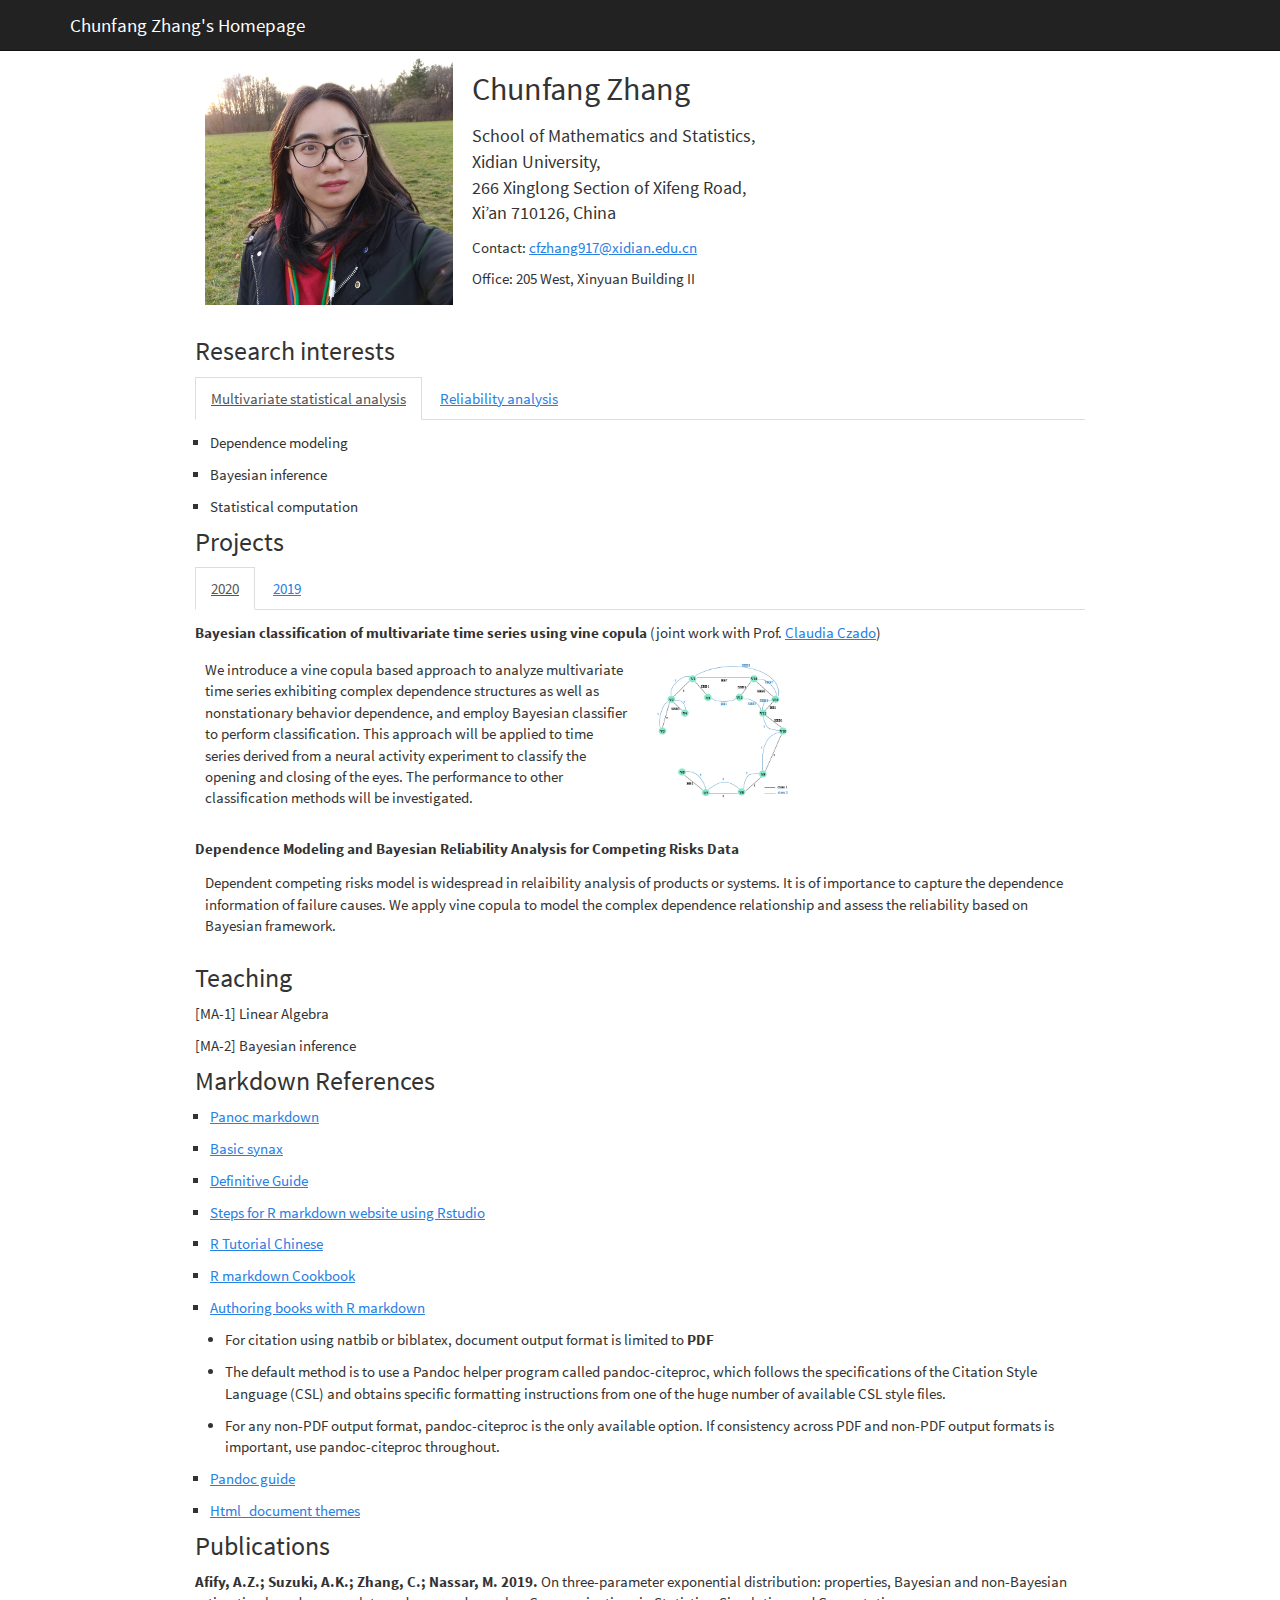
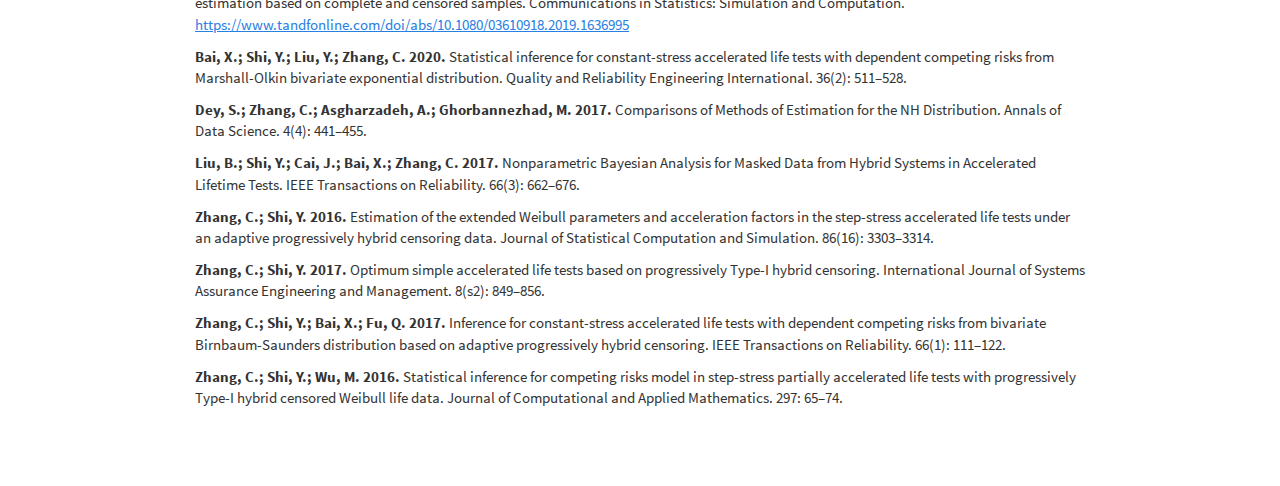
==== index.html @ dba06c2f "Initial 1014" ====
<!DOCTYPE html>

<html>

<head>

<meta charset="utf-8" />
<meta name="generator" content="pandoc" />
<meta http-equiv="X-UA-Compatible" content="IE=EDGE" />




<title>index.utf8</title>

<script src="site_libs/jquery-1.11.3/jquery.min.js"></script>
<meta name="viewport" content="width=device-width, initial-scale=1" />
<link href="site_libs/bootstrap-3.3.5/css/cosmo.min.css" rel="stylesheet" />
<script src="site_libs/bootstrap-3.3.5/js/bootstrap.min.js"></script>
<script src="site_libs/bootstrap-3.3.5/shim/html5shiv.min.js"></script>
<script src="site_libs/bootstrap-3.3.5/shim/respond.min.js"></script>
<script src="site_libs/navigation-1.1/tabsets.js"></script>
<link href="site_libs/highlightjs-9.12.0/textmate.css" rel="stylesheet" />
<script src="site_libs/highlightjs-9.12.0/highlight.js"></script>

<style type="text/css">code{white-space: pre;}</style>
<style type="text/css">
  pre:not([class]) {
    background-color: white;
  }
</style>
<script type="text/javascript">
if (window.hljs) {
  hljs.configure({languages: []});
  hljs.initHighlightingOnLoad();
  if (document.readyState && document.readyState === "complete") {
    window.setTimeout(function() { hljs.initHighlighting(); }, 0);
  }
}
</script>



<style type="text/css">
h1 {
  font-size: 34px;
}
h1.title {
  font-size: 38px;
}
h2 {
  font-size: 30px;
}
h3 {
  font-size: 24px;
}
h4 {
  font-size: 18px;
}
h5 {
  font-size: 16px;
}
h6 {
  font-size: 12px;
}
.table th:not([align]) {
  text-align: left;
}
</style>

<link rel="stylesheet" href="style.css" type="text/css" />



<style type = "text/css">
.main-container {
  max-width: 940px;
  margin-left: auto;
  margin-right: auto;
}
code {
  color: inherit;
  background-color: rgba(0, 0, 0, 0.04);
}
img {
  max-width:100%;
}
.tabbed-pane {
  padding-top: 12px;
}
.html-widget {
  margin-bottom: 20px;
}
button.code-folding-btn:focus {
  outline: none;
}
summary {
  display: list-item;
}
</style>


<style type="text/css">
/* padding for bootstrap navbar */
body {
  padding-top: 51px;
  padding-bottom: 40px;
}
/* offset scroll position for anchor links (for fixed navbar)  */
.section h1 {
  padding-top: 56px;
  margin-top: -56px;
}
.section h2 {
  padding-top: 56px;
  margin-top: -56px;
}
.section h3 {
  padding-top: 56px;
  margin-top: -56px;
}
.section h4 {
  padding-top: 56px;
  margin-top: -56px;
}
.section h5 {
  padding-top: 56px;
  margin-top: -56px;
}
.section h6 {
  padding-top: 56px;
  margin-top: -56px;
}
.dropdown-submenu {
  position: relative;
}
.dropdown-submenu>.dropdown-menu {
  top: 0;
  left: 100%;
  margin-top: -6px;
  margin-left: -1px;
  border-radius: 0 6px 6px 6px;
}
.dropdown-submenu:hover>.dropdown-menu {
  display: block;
}
.dropdown-submenu>a:after {
  display: block;
  content: " ";
  float: right;
  width: 0;
  height: 0;
  border-color: transparent;
  border-style: solid;
  border-width: 5px 0 5px 5px;
  border-left-color: #cccccc;
  margin-top: 5px;
  margin-right: -10px;
}
.dropdown-submenu:hover>a:after {
  border-left-color: #ffffff;
}
.dropdown-submenu.pull-left {
  float: none;
}
.dropdown-submenu.pull-left>.dropdown-menu {
  left: -100%;
  margin-left: 10px;
  border-radius: 6px 0 6px 6px;
}
</style>

<script>
// manage active state of menu based on current page
$(document).ready(function () {
  // active menu anchor
  href = window.location.pathname
  href = href.substr(href.lastIndexOf('/') + 1)
  if (href === "")
    href = "index.html";
  var menuAnchor = $('a[href="' + href + '"]');

  // mark it active
  menuAnchor.parent().addClass('active');

  // if it's got a parent navbar menu mark it active as well
  menuAnchor.closest('li.dropdown').addClass('active');
});
</script>

<!-- tabsets -->

<style type="text/css">
.tabset-dropdown > .nav-tabs {
  display: inline-table;
  max-height: 500px;
  min-height: 44px;
  overflow-y: auto;
  background: white;
  border: 1px solid #ddd;
  border-radius: 4px;
}

.tabset-dropdown > .nav-tabs > li.active:before {
  content: "";
  font-family: 'Glyphicons Halflings';
  display: inline-block;
  padding: 10px;
  border-right: 1px solid #ddd;
}

.tabset-dropdown > .nav-tabs.nav-tabs-open > li.active:before {
  content: "&#xe258;";
  border: none;
}

.tabset-dropdown > .nav-tabs.nav-tabs-open:before {
  content: "";
  font-family: 'Glyphicons Halflings';
  display: inline-block;
  padding: 10px;
  border-right: 1px solid #ddd;
}

.tabset-dropdown > .nav-tabs > li.active {
  display: block;
}

.tabset-dropdown > .nav-tabs > li > a,
.tabset-dropdown > .nav-tabs > li > a:focus,
.tabset-dropdown > .nav-tabs > li > a:hover {
  border: none;
  display: inline-block;
  border-radius: 4px;
  background-color: transparent;
}

.tabset-dropdown > .nav-tabs.nav-tabs-open > li {
  display: block;
  float: none;
}

.tabset-dropdown > .nav-tabs > li {
  display: none;
}
</style>

<!-- code folding -->




</head>

<body>


<div class="container-fluid main-container">




<div class="navbar navbar-default  navbar-fixed-top" role="navigation">
  <div class="container">
    <div class="navbar-header">
      <button type="button" class="navbar-toggle collapsed" data-toggle="collapse" data-target="#navbar">
        <span class="icon-bar"></span>
        <span class="icon-bar"></span>
        <span class="icon-bar"></span>
      </button>
      <a class="navbar-brand" href="index.html">Chunfang Zhang's Homepage</a>
    </div>
    <div id="navbar" class="navbar-collapse collapse">
      <ul class="nav navbar-nav">
        
      </ul>
      <ul class="nav navbar-nav navbar-right">
        
      </ul>
    </div><!--/.nav-collapse -->
  </div><!--/.container -->
</div><!--/.navbar -->

<div class="fluid-row" id="header">




</div>


<table>
<tbody>
<tr>
<td>
<table width="100%" align="left" border="0" cellspacing="0" cellpadding="12" style="table-layout:fixed;">
<colgroup>
<col span="1" style="width: 30%;">
<col span="1" style="width: 70%;">
</colgroup>
<tr>
<td>
<input type="image" src="images/fanncy.jpg" alt="Submit" width="248" height="248">
</td>
<td>
<p align="left">
<font size=6> Chunfang Zhang</font>
</p>
<p align="left">
<font size=4> School of Mathematics and Statistics, <br> Xidian University, <br> 266 Xinglong Section of Xifeng Road, <br> Xi’an 710126, China </font> </a>
</p>
<p align="left">
Contact: <a href="mailto:cfzhang917@xidian.edu.cn" class="email">cfzhang917@xidian.edu.cn</a>
</p>
<p align="left">
Office: 205 West, Xinyuan Building II
</p>
</td>
</tr>
</td>
</tr>
</tbody>
</table>
<div id="research-interests" class="section level2 tabset">
<h2>Research interests</h2>
<div id="multivariate-statistical-analysis" class="section level3">
<h3>Multivariate statistical analysis</h3>
<ul>
<li><p>Dependence modeling</p></li>
<li><p>Bayesian inference</p></li>
<li><p>Statistical computation</p></li>
</ul>
</div>
<div id="reliability-analysis" class="section level3">
<h3>Reliability analysis</h3>
<ul>
<li><p>Competing risks model</p></li>
<li><p>Reliablility estimation</p></li>
<li><p>Accelerated life testing</p></li>
<li><p>Testing design</p></li>
</ul>
</div>
</div>
<div id="projects" class="section level2 tabset">
<h2>Projects</h2>
<div id="section" class="section level3">
<h3>2020</h3>
<p><strong>Bayesian classification of multivariate time series using vine copula</strong> (joint work with Prof. <a href="https://www.groups.ma.tum.de/statistics/personen/claudia-czado/">Claudia Czado</a>)</p>
<table>
<colgroup>
<col width="50%" />
<col width="50%" />
</colgroup>
<tbody>
<tr class="odd">
<td align="left">We introduce a vine copula based approach to analyze multivariate time series exhibiting complex dependence structures as well as nonstationary behavior dependence, and employ Bayesian classifier to perform classification. This approach will be applied to time series derived from a neural activity experiment to classify the opening and closing of the eyes. The performance to other classification methods will be investigated.</td>
<td><input type="image" src="images/Figure-png-small2.png" alt="Submit" width="148" height="148"></td>
</tr>
</tbody>
</table>
<p><strong>Dependence Modeling and Bayesian Reliability Analysis for Competing Risks Data</strong></p>
<table>
<colgroup>
<col width="100%" />
</colgroup>
<tbody>
<tr class="odd">
<td align="left">Dependent competing risks model is widespread in relaibility analysis of products or systems. It is of importance to capture the dependence information of failure causes. We apply vine copula to model the complex dependence relationship and assess the reliability based on Bayesian framework.</td>
</tr>
</tbody>
</table>
</div>
<div id="section-1" class="section level3">
<h3>2019</h3>
<p><strong>Bayesian analysis for dependent competing risks model</strong></p>
<table>
<colgroup>
<col width="100%" />
</colgroup>
<tbody>
<tr class="odd">
<td align="left">Description</td>
</tr>
<tr class="even">
<td align="left"><img src="images/garching.jpg" /></td>
</tr>
</tbody>
</table>
</div>
</div>
<div id="teaching" class="section level2">
<h2>Teaching</h2>
<p>[MA-1] Linear Algebra</p>
<p>[MA-2] Bayesian inference</p>
</div>
<div id="markdown-references" class="section level2">
<h2>Markdown References</h2>
<ul>
<li><p><a href="https://pandoc.org/MANUAL.html#pandocs-markdown">Panoc markdown</a></p></li>
<li><p><a href="https://www.markdownguide.org/basic-syntax/" title="The suggested material">Basic synax</a></p></li>
<li><p><a href="https://bookdown.org/yihui/rmarkdown/rmarkdown-site.html">Definitive Guide</a></p></li>
<li><p><a href="https://livefreeordichotomize.com/2017/08/08/how-to-make-an-rmarkdown-website/">Steps for R markdown website using Rstudio</a></p></li>
<li><p><a href="https://www.math.pku.edu.cn/teachers/lidf/docs/Rbook/html/_Rbook/markdown.html">R Tutorial Chinese</a></p></li>
<li><p><a href="https://bookdown.org/yihui/rmarkdown-cookbook/bibliography.html">R markdown Cookbook</a></p></li>
<li><p><a href="https://bookdown.org/yihui/bookdown/citations.html">Authoring books with R markdown</a></p>
<ul>
<li><p>For citation using natbib or biblatex, document output format is limited to <strong>PDF</strong></p></li>
<li><p>The default method is to use a Pandoc helper program called pandoc-citeproc, which follows the specifications of the Citation Style Language (CSL) and obtains specific formatting instructions from one of the huge number of available CSL style files.</p></li>
<li><p>For any non-PDF output format, pandoc-citeproc is the only available option. If consistency across PDF and non-PDF output formats is important, use pandoc-citeproc throughout.</p></li>
</ul></li>
<li><p><a href="https://pandoc.org/MANUAL.html#metadata-blocks," title="Metadata-blocks">Pandoc guide</a></p></li>
<li><p><a href="https://bootswatch.com/3/">Html_document themes</a></p></li>
</ul>
</div>
<div id="publications" class="section level2 unnumbered">
<h2>Publications</h2>
<div id="refs" class="references">
<div id="ref-Afify2019">
<p><strong>Afify, A.Z.; Suzuki, A.K.; Zhang, C.; Nassar, M. 2019.</strong> On three-parameter exponential distribution: properties, Bayesian and non-Bayesian estimation based on complete and censored samples. Communications in Statistics: Simulation and Computation. <a href="https://www.tandfonline.com/doi/abs/10.1080/03610918.2019.1636995">https://www.tandfonline.com/doi/abs/10.1080/03610918.2019.1636995</a> </p>
</div>
<div id="ref-Bai2020">
<p><strong>Bai, X.; Shi, Y.; Liu, Y.; Zhang, C. 2020.</strong> Statistical inference for constant-stress accelerated life tests with dependent competing risks from Marshall-Olkin bivariate exponential distribution. Quality and Reliability Engineering International. 36(2): 511–528.</p>
</div>
<div id="ref-Dey2017">
<p><strong>Dey, S.; Zhang, C.; Asgharzadeh, A.; Ghorbannezhad, M. 2017.</strong> Comparisons of Methods of Estimation for the NH Distribution. Annals of Data Science. 4(4): 441–455.</p>
</div>
<div id="ref-Liu2017">
<p><strong>Liu, B.; Shi, Y.; Cai, J.; Bai, X.; Zhang, C. 2017.</strong> Nonparametric Bayesian Analysis for Masked Data from Hybrid Systems in Accelerated Lifetime Tests. IEEE Transactions on Reliability. 66(3): 662–676.</p>
</div>
<div id="ref-Zhang2016">
<p><strong>Zhang, C.; Shi, Y. 2016.</strong> Estimation of the extended Weibull parameters and acceleration factors in the step-stress accelerated life tests under an adaptive progressively hybrid censoring data. Journal of Statistical Computation and Simulation. 86(16): 3303–3314.</p>
</div>
<div id="ref-Zhang2017a">
<p><strong>Zhang, C.; Shi, Y. 2017.</strong> Optimum simple accelerated life tests based on progressively Type-I hybrid censoring. International Journal of Systems Assurance Engineering and Management. 8(s2): 849–856.</p>
</div>
<div id="ref-Zhang2017">
<p><strong>Zhang, C.; Shi, Y.; Bai, X.; Fu, Q. 2017.</strong> Inference for constant-stress accelerated life tests with dependent competing risks from bivariate Birnbaum-Saunders distribution based on adaptive progressively hybrid censoring. IEEE Transactions on Reliability. 66(1): 111–122.</p>
</div>
<div id="ref-Zhang2016a">
<p><strong>Zhang, C.; Shi, Y.; Wu, M. 2016.</strong> Statistical inference for competing risks model in step-stress partially accelerated life tests with progressively Type-I hybrid censored Weibull life data. Journal of Computational and Applied Mathematics. 297: 65–74.</p>
</div>
</div>
</div>




</div>

<script>

// add bootstrap table styles to pandoc tables
function bootstrapStylePandocTables() {
  $('tr.header').parent('thead').parent('table').addClass('table table-condensed');
}
$(document).ready(function () {
  bootstrapStylePandocTables();
});


</script>

<!-- tabsets -->

<script>
$(document).ready(function () {
  window.buildTabsets("TOC");
});

$(document).ready(function () {
  $('.tabset-dropdown > .nav-tabs > li').click(function () {
    $(this).parent().toggleClass('nav-tabs-open')
  });
});
</script>

<!-- code folding -->


<!-- dynamically load mathjax for compatibility with self-contained -->
<script>
  (function () {
    var script = document.createElement("script");
    script.type = "text/javascript";
    script.src  = "https://mathjax.rstudio.com/latest/MathJax.js?config=TeX-AMS-MML_HTMLorMML";
    document.getElementsByTagName("head")[0].appendChild(script);
  })();
</script>

</body>
</html>
---- site_libs/bootstrap-3.3.5/css/cosmo.min.css ----
@font-face {
  font-family: 'Source Sans Pro';
  font-style: normal;
  font-weight: 300;
  src: url(fonts/SourceSansProLight.ttf) format('truetype');
}
@font-face {
  font-family: 'Source Sans Pro';
  font-style: normal;
  font-weight: 400;
  src: url(fonts/SourceSansPro.ttf) format('truetype');
}
@font-face {
  font-family: 'Source Sans Pro';
  font-style: normal;
  font-weight: 700;
  src: url(fonts/SourceSansProBold.ttf) format('truetype');
}

/*!
 * bootswatch v3.3.6
 * Homepage: http://bootswatch.com
 * Copyright 2012-2015 Thomas Park
 * Licensed under MIT
 * Based on Bootstrap
*//*!
 * Bootstrap v3.3.6 (http://getbootstrap.com)
 * Copyright 2011-2015 Twitter, Inc.
 * Licensed under MIT (https://github.com/twbs/bootstrap/blob/master/LICENSE)
 *//*! normalize.css v3.0.3 | MIT License | github.com/necolas/normalize.css */html{font-family:sans-serif;-ms-text-size-adjust:100%;-webkit-text-size-adjust:100%}body{margin:0}article,aside,details,figcaption,figure,footer,header,hgroup,main,menu,nav,section,summary{display:block}audio,canvas,progress,video{display:inline-block;vertical-align:baseline}audio:not([controls]){display:none;height:0}[hidden],template{display:none}a{background-color:transparent}a:active,a:hover{outline:0}abbr[title]{border-bottom:1px dotted}b,strong{font-weight:bold}dfn{font-style:italic}h1{font-size:2em;margin:0.67em 0}mark{background:#ff0;color:#000}small{font-size:80%}sub,sup{font-size:75%;line-height:0;position:relative;vertical-align:baseline}sup{top:-0.5em}sub{bottom:-0.25em}img{border:0}svg:not(:root){overflow:hidden}figure{margin:1em 40px}hr{-webkit-box-sizing:content-box;-moz-box-sizing:content-box;box-sizing:content-box;height:0}pre{overflow:auto}code,kbd,pre,samp{font-family:monospace, monospace;font-size:1em}button,input,optgroup,select,textarea{color:inherit;font:inherit;margin:0}button{overflow:visible}button,select{text-transform:none}button,html input[type="button"],input[type="reset"],input[type="submit"]{-webkit-appearance:button;cursor:pointer}button[disabled],html input[disabled]{cursor:default}button::-moz-focus-inner,input::-moz-focus-inner{border:0;padding:0}input{line-height:normal}input[type="checkbox"],input[type="radio"]{-webkit-box-sizing:border-box;-moz-box-sizing:border-box;box-sizing:border-box;padding:0}input[type="number"]::-webkit-inner-spin-button,input[type="number"]::-webkit-outer-spin-button{height:auto}input[type="search"]{-webkit-appearance:textfield;-webkit-box-sizing:content-box;-moz-box-sizing:content-box;box-sizing:content-box}input[type="search"]::-webkit-search-cancel-button,input[type="search"]::-webkit-search-decoration{-webkit-appearance:none}fieldset{border:1px solid #c0c0c0;margin:0 2px;padding:0.35em 0.625em 0.75em}legend{border:0;padding:0}textarea{overflow:auto}optgroup{font-weight:bold}table{border-collapse:collapse;border-spacing:0}td,th{padding:0}/*! Source: https://github.com/h5bp/html5-boilerplate/blob/master/src/css/main.css */@media print{*,*:before,*:after{background:transparent !important;color:#000 !important;-webkit-box-shadow:none !important;box-shadow:none !important;text-shadow:none !important}a,a:visited{text-decoration:underline}a[href]:after{content:" (" attr(href) ")"}abbr[title]:after{content:" (" attr(title) ")"}a[href^="#"]:after,a[href^="javascript:"]:after{content:""}pre,blockquote{border:1px solid #999;page-break-inside:avoid}thead{display:table-header-group}tr,img{page-break-inside:avoid}img{max-width:100% !important}p,h2,h3{orphans:3;widows:3}h2,h3{page-break-after:avoid}.navbar{display:none}.btn>.caret,.dropup>.btn>.caret{border-top-color:#000 !important}.label{border:1px solid #000}.table{border-collapse:collapse !important}.table td,.table th{background-color:#fff !important}.table-bordered th,.table-bordered td{border:1px solid #ddd !important}}@font-face{font-family:'Glyphicons Halflings';src:url('../fonts/glyphicons-halflings-regular.eot');src:url('../fonts/glyphicons-halflings-regular.eot?#iefix') format('embedded-opentype'),url('../fonts/glyphicons-halflings-regular.woff') format('woff'),url('../fonts/glyphicons-halflings-regular.ttf') format('truetype'),url('../fonts/glyphicons-halflings-regular.svg#glyphicons_halflingsregular') format('svg')}.glyphicon{position:relative;top:1px;display:inline-block;font-family:'Glyphicons Halflings';font-style:normal;font-weight:normal;line-height:1;-webkit-font-smoothing:antialiased;-moz-osx-font-smoothing:grayscale}.glyphicon-asterisk:before{content:"\002a"}.glyphicon-plus:before{content:"\002b"}.glyphicon-euro:before,.glyphicon-eur:before{content:"\20ac"}.glyphicon-minus:before{content:"\2212"}.glyphicon-cloud:before{content:"\2601"}.glyphicon-envelope:before{content:"\2709"}.glyphicon-pencil:before{content:"\270f"}.glyphicon-glass:before{content:"\e001"}.glyphicon-music:before{content:"\e002"}.glyphicon-search:before{content:"\e003"}.glyphicon-heart:before{content:"\e005"}.glyphicon-star:before{content:"\e006"}.glyphicon-star-empty:before{content:"\e007"}.glyphicon-user:before{content:"\e008"}.glyphicon-film:before{content:"\e009"}.glyphicon-th-large:before{content:"\e010"}.glyphicon-th:before{content:"\e011"}.glyphicon-th-list:before{content:"\e012"}.glyphicon-ok:before{content:"\e013"}.glyphicon-remove:before{content:"\e014"}.glyphicon-zoom-in:before{content:"\e015"}.glyphicon-zoom-out:before{content:"\e016"}.glyphicon-off:before{content:"\e017"}.glyphicon-signal:before{content:"\e018"}.glyphicon-cog:before{content:"\e019"}.glyphicon-trash:before{content:"\e020"}.glyphicon-home:before{content:"\e021"}.glyphicon-file:before{content:"\e022"}.glyphicon-time:before{content:"\e023"}.glyphicon-road:before{content:"\e024"}.glyphicon-download-alt:before{content:"\e025"}.glyphicon-download:before{content:"\e026"}.glyphicon-upload:before{content:"\e027"}.glyphicon-inbox:before{content:"\e028"}.glyphicon-play-circle:before{content:"\e029"}.glyphicon-repeat:before{content:"\e030"}.glyphicon-refresh:before{content:"\e031"}.glyphicon-list-alt:before{content:"\e032"}.glyphicon-lock:before{content:"\e033"}.glyphicon-flag:before{content:"\e034"}.glyphicon-headphones:before{content:"\e035"}.glyphicon-volume-off:before{content:"\e036"}.glyphicon-volume-down:before{content:"\e037"}.glyphicon-volume-up:before{content:"\e038"}.glyphicon-qrcode:before{content:"\e039"}.glyphicon-barcode:before{content:"\e040"}.glyphicon-tag:before{content:"\e041"}.glyphicon-tags:before{content:"\e042"}.glyphicon-book:before{content:"\e043"}.glyphicon-bookmark:before{content:"\e044"}.glyphicon-print:before{content:"\e045"}.glyphicon-camera:before{content:"\e046"}.glyphicon-font:before{content:"\e047"}.glyphicon-bold:before{content:"\e048"}.glyphicon-italic:before{content:"\e049"}.glyphicon-text-height:before{content:"\e050"}.glyphicon-text-width:before{content:"\e051"}.glyphicon-align-left:before{content:"\e052"}.glyphicon-align-center:before{content:"\e053"}.glyphicon-align-right:before{content:"\e054"}.glyphicon-align-justify:before{content:"\e055"}.glyphicon-list:before{content:"\e056"}.glyphicon-indent-left:before{content:"\e057"}.glyphicon-indent-right:before{content:"\e058"}.glyphicon-facetime-video:before{content:"\e059"}.glyphicon-picture:before{content:"\e060"}.glyphicon-map-marker:before{content:"\e062"}.glyphicon-adjust:before{content:"\e063"}.glyphicon-tint:before{content:"\e064"}.glyphicon-edit:before{content:"\e065"}.glyphicon-share:before{content:"\e066"}.glyphicon-check:before{content:"\e067"}.glyphicon-move:before{content:"\e068"}.glyphicon-step-backward:before{content:"\e069"}.glyphicon-fast-backward:before{content:"\e070"}.glyphicon-backward:before{content:"\e071"}.glyphicon-play:before{content:"\e072"}.glyphicon-pause:before{content:"\e073"}.glyphicon-stop:before{content:"\e074"}.glyphicon-forward:before{content:"\e075"}.glyphicon-fast-forward:before{content:"\e076"}.glyphicon-step-forward:before{content:"\e077"}.glyphicon-eject:before{content:"\e078"}.glyphicon-chevron-left:before{content:"\e079"}.glyphicon-chevron-right:before{content:"\e080"}.glyphicon-plus-sign:before{content:"\e081"}.glyphicon-minus-sign:before{content:"\e082"}.glyphicon-remove-sign:before{content:"\e083"}.glyphicon-ok-sign:before{content:"\e084"}.glyphicon-question-sign:before{content:"\e085"}.glyphicon-info-sign:before{content:"\e086"}.glyphicon-screenshot:before{content:"\e087"}.glyphicon-remove-circle:before{content:"\e088"}.glyphicon-ok-circle:before{content:"\e089"}.glyphicon-ban-circle:before{content:"\e090"}.glyphicon-arrow-left:before{content:"\e091"}.glyphicon-arrow-right:before{content:"\e092"}.glyphicon-arrow-up:before{content:"\e093"}.glyphicon-arrow-down:before{content:"\e094"}.glyphicon-share-alt:before{content:"\e095"}.glyphicon-resize-full:before{content:"\e096"}.glyphicon-resize-small:before{content:"\e097"}.glyphicon-exclamation-sign:before{content:"\e101"}.glyphicon-gift:before{content:"\e102"}.glyphicon-leaf:before{content:"\e103"}.glyphicon-fire:before{content:"\e104"}.glyphicon-eye-open:before{content:"\e105"}.glyphicon-eye-close:before{content:"\e106"}.glyphicon-warning-sign:before{content:"\e107"}.glyphicon-plane:before{content:"\e108"}.glyphicon-calendar:before{content:"\e109"}.glyphicon-random:before{content:"\e110"}.glyphicon-comment:before{content:"\e111"}.glyphicon-magnet:before{content:"\e112"}.glyphicon-chevron-up:before{content:"\e113"}.glyphicon-chevron-down:before{content:"\e114"}.glyphicon-retweet:before{content:"\e115"}.glyphicon-shopping-cart:before{content:"\e116"}.glyphicon-folder-close:before{content:"\e117"}.glyphicon-folder-open:before{content:"\e118"}.glyphicon-resize-vertical:before{content:"\e119"}.glyphicon-resize-horizontal:before{content:"\e120"}.glyphicon-hdd:before{content:"\e121"}.glyphicon-bullhorn:before{content:"\e122"}.glyphicon-bell:before{content:"\e123"}.glyphicon-certificate:before{content:"\e124"}.glyphicon-thumbs-up:before{content:"\e125"}.glyphicon-thumbs-down:before{content:"\e126"}.glyphicon-hand-right:before{content:"\e127"}.glyphicon-hand-left:before{content:"\e128"}.glyphicon-hand-up:before{content:"\e129"}.glyphicon-hand-down:before{content:"\e130"}.glyphicon-circle-arrow-right:before{content:"\e131"}.glyphicon-circle-arrow-left:before{content:"\e132"}.glyphicon-circle-arrow-up:before{content:"\e133"}.glyphicon-circle-arrow-down:before{content:"\e134"}.glyphicon-globe:before{content:"\e135"}.glyphicon-wrench:before{content:"\e136"}.glyphicon-tasks:before{content:"\e137"}.glyphicon-filter:before{content:"\e138"}.glyphicon-briefcase:before{content:"\e139"}.glyphicon-fullscreen:before{content:"\e140"}.glyphicon-dashboard:before{content:"\e141"}.glyphicon-paperclip:before{content:"\e142"}.glyphicon-heart-empty:before{content:"\e143"}.glyphicon-link:before{content:"\e144"}.glyphicon-phone:before{content:"\e145"}.glyphicon-pushpin:before{content:"\e146"}.glyphicon-usd:before{content:"\e148"}.glyphicon-gbp:before{content:"\e149"}.glyphicon-sort:before{content:"\e150"}.glyphicon-sort-by-alphabet:before{content:"\e151"}.glyphicon-sort-by-alphabet-alt:before{content:"\e152"}.glyphicon-sort-by-order:before{content:"\e153"}.glyphicon-sort-by-order-alt:before{content:"\e154"}.glyphicon-sort-by-attributes:before{content:"\e155"}.glyphicon-sort-by-attributes-alt:before{content:"\e156"}.glyphicon-unchecked:before{content:"\e157"}.glyphicon-expand:before{content:"\e158"}.glyphicon-collapse-down:before{content:"\e159"}.glyphicon-collapse-up:before{content:"\e160"}.glyphicon-log-in:before{content:"\e161"}.glyphicon-flash:before{content:"\e162"}.glyphicon-log-out:before{content:"\e163"}.glyphicon-new-window:before{content:"\e164"}.glyphicon-record:before{content:"\e165"}.glyphicon-save:before{content:"\e166"}.glyphicon-open:before{content:"\e167"}.glyphicon-saved:before{content:"\e168"}.glyphicon-import:before{content:"\e169"}.glyphicon-export:before{content:"\e170"}.glyphicon-send:before{content:"\e171"}.glyphicon-floppy-disk:before{content:"\e172"}.glyphicon-floppy-saved:before{content:"\e173"}.glyphicon-floppy-remove:before{content:"\e174"}.glyphicon-floppy-save:before{content:"\e175"}.glyphicon-floppy-open:before{content:"\e176"}.glyphicon-credit-card:before{content:"\e177"}.glyphicon-transfer:before{content:"\e178"}.glyphicon-cutlery:before{content:"\e179"}.glyphicon-header:before{content:"\e180"}.glyphicon-compressed:before{content:"\e181"}.glyphicon-earphone:before{content:"\e182"}.glyphicon-phone-alt:before{content:"\e183"}.glyphicon-tower:before{content:"\e184"}.glyphicon-stats:before{content:"\e185"}.glyphicon-sd-video:before{content:"\e186"}.glyphicon-hd-video:before{content:"\e187"}.glyphicon-subtitles:before{content:"\e188"}.glyphicon-sound-stereo:before{content:"\e189"}.glyphicon-sound-dolby:before{content:"\e190"}.glyphicon-sound-5-1:before{content:"\e191"}.glyphicon-sound-6-1:before{content:"\e192"}.glyphicon-sound-7-1:before{content:"\e193"}.glyphicon-copyright-mark:before{content:"\e194"}.glyphicon-registration-mark:before{content:"\e195"}.glyphicon-cloud-download:before{content:"\e197"}.glyphicon-cloud-upload:before{content:"\e198"}.glyphicon-tree-conifer:before{content:"\e199"}.glyphicon-tree-deciduous:before{content:"\e200"}.glyphicon-cd:before{content:"\e201"}.glyphicon-save-file:before{content:"\e202"}.glyphicon-open-file:before{content:"\e203"}.glyphicon-level-up:before{content:"\e204"}.glyphicon-copy:before{content:"\e205"}.glyphicon-paste:before{content:"\e206"}.glyphicon-alert:before{content:"\e209"}.glyphicon-equalizer:before{content:"\e210"}.glyphicon-king:before{content:"\e211"}.glyphicon-queen:before{content:"\e212"}.glyphicon-pawn:before{content:"\e213"}.glyphicon-bishop:before{content:"\e214"}.glyphicon-knight:before{content:"\e215"}.glyphicon-baby-formula:before{content:"\e216"}.glyphicon-tent:before{content:"\26fa"}.glyphicon-blackboard:before{content:"\e218"}.glyphicon-bed:before{content:"\e219"}.glyphicon-apple:before{content:"\f8ff"}.glyphicon-erase:before{content:"\e221"}.glyphicon-hourglass:before{content:"\231b"}.glyphicon-lamp:before{content:"\e223"}.glyphicon-duplicate:before{content:"\e224"}.glyphicon-piggy-bank:before{content:"\e225"}.glyphicon-scissors:before{content:"\e226"}.glyphicon-bitcoin:before{content:"\e227"}.glyphicon-btc:before{content:"\e227"}.glyphicon-xbt:before{content:"\e227"}.glyphicon-yen:before{content:"\00a5"}.glyphicon-jpy:before{content:"\00a5"}.glyphicon-ruble:before{content:"\20bd"}.glyphicon-rub:before{content:"\20bd"}.glyphicon-scale:before{content:"\e230"}.glyphicon-ice-lolly:before{content:"\e231"}.glyphicon-ice-lolly-tasted:before{content:"\e232"}.glyphicon-education:before{content:"\e233"}.glyphicon-option-horizontal:before{content:"\e234"}.glyphicon-option-vertical:before{content:"\e235"}.glyphicon-menu-hamburger:before{content:"\e236"}.glyphicon-modal-window:before{content:"\e237"}.glyphicon-oil:before{content:"\e238"}.glyphicon-grain:before{content:"\e239"}.glyphicon-sunglasses:before{content:"\e240"}.glyphicon-text-size:before{content:"\e241"}.glyphicon-text-color:before{content:"\e242"}.glyphicon-text-background:before{content:"\e243"}.glyphicon-object-align-top:before{content:"\e244"}.glyphicon-object-align-bottom:before{content:"\e245"}.glyphicon-object-align-horizontal:before{content:"\e246"}.glyphicon-object-align-left:before{content:"\e247"}.glyphicon-object-align-vertical:before{content:"\e248"}.glyphicon-object-align-right:before{content:"\e249"}.glyphicon-triangle-right:before{content:"\e250"}.glyphicon-triangle-left:before{content:"\e251"}.glyphicon-triangle-bottom:before{content:"\e252"}.glyphicon-triangle-top:before{content:"\e253"}.glyphicon-console:before{content:"\e254"}.glyphicon-superscript:before{content:"\e255"}.glyphicon-subscript:before{content:"\e256"}.glyphicon-menu-left:before{content:"\e257"}.glyphicon-menu-right:before{content:"\e258"}.glyphicon-menu-down:before{content:"\e259"}.glyphicon-menu-up:before{content:"\e260"}*{-webkit-box-sizing:border-box;-moz-box-sizing:border-box;box-sizing:border-box}*:before,*:after{-webkit-box-sizing:border-box;-moz-box-sizing:border-box;box-sizing:border-box}html{font-size:10px;-webkit-tap-highlight-color:rgba(0,0,0,0)}body{font-family:"Source Sans Pro",Calibri,Candara,Arial,sans-serif;font-size:15px;line-height:1.42857143;color:#333333;background-color:#ffffff}input,button,select,textarea{font-family:inherit;font-size:inherit;line-height:inherit}a{color:#2780e3;text-decoration:none}a:hover,a:focus{color:#165ba8;text-decoration:underline}a:focus{outline:thin dotted;outline:5px auto -webkit-focus-ring-color;outline-offset:-2px}figure{margin:0}img{vertical-align:middle}.img-responsive,.thumbnail>img,.thumbnail a>img,.carousel-inner>.item>img,.carousel-inner>.item>a>img{display:block;max-width:100%;height:auto}.img-rounded{border-radius:0}.img-thumbnail{padding:4px;line-height:1.42857143;background-color:#ffffff;border:1px solid #dddddd;border-radius:0;-webkit-transition:all .2s ease-in-out;-o-transition:all .2s ease-in-out;transition:all .2s ease-in-out;display:inline-block;max-width:100%;height:auto}.img-circle{border-radius:50%}hr{margin-top:21px;margin-bottom:21px;border:0;border-top:1px solid #e6e6e6}.sr-only{position:absolute;width:1px;height:1px;margin:-1px;padding:0;overflow:hidden;clip:rect(0, 0, 0, 0);border:0}.sr-only-focusable:active,.sr-only-focusable:focus{position:static;width:auto;height:auto;margin:0;overflow:visible;clip:auto}[role="button"]{cursor:pointer}h1,h2,h3,h4,h5,h6,.h1,.h2,.h3,.h4,.h5,.h6{font-family:"Source Sans Pro",Calibri,Candara,Arial,sans-serif;font-weight:300;line-height:1.1;color:inherit}h1 small,h2 small,h3 small,h4 small,h5 small,h6 small,.h1 small,.h2 small,.h3 small,.h4 small,.h5 small,.h6 small,h1 .small,h2 .small,h3 .small,h4 .small,h5 .small,h6 .small,.h1 .small,.h2 .small,.h3 .small,.h4 .small,.h5 .small,.h6 .small{font-weight:normal;line-height:1;color:#999999}h1,.h1,h2,.h2,h3,.h3{margin-top:21px;margin-bottom:10.5px}h1 small,.h1 small,h2 small,.h2 small,h3 small,.h3 small,h1 .small,.h1 .small,h2 .small,.h2 .small,h3 .small,.h3 .small{font-size:65%}h4,.h4,h5,.h5,h6,.h6{margin-top:10.5px;margin-bottom:10.5px}h4 small,.h4 small,h5 small,.h5 small,h6 small,.h6 small,h4 .small,.h4 .small,h5 .small,.h5 .small,h6 .small,.h6 .small{font-size:75%}h1,.h1{font-size:39px}h2,.h2{font-size:32px}h3,.h3{font-size:26px}h4,.h4{font-size:19px}h5,.h5{font-size:15px}h6,.h6{font-size:13px}p{margin:0 0 10.5px}.lead{margin-bottom:21px;font-size:17px;font-weight:300;line-height:1.4}@media (min-width:768px){.lead{font-size:22.5px}}small,.small{font-size:86%}mark,.mark{background-color:#ff7518;padding:.2em}.text-left{text-align:left}.text-right{text-align:right}.text-center{text-align:center}.text-justify{text-align:justify}.text-nowrap{white-space:nowrap}.text-lowercase{text-transform:lowercase}.text-uppercase{text-transform:uppercase}.text-capitalize{text-transform:capitalize}.text-muted{color:#999999}.text-primary{color:#2780e3}a.text-primary:hover,a.text-primary:focus{color:#1967be}.text-success{color:#ffffff}a.text-success:hover,a.text-success:focus{color:#e6e6e6}.text-info{color:#ffffff}a.text-info:hover,a.text-info:focus{color:#e6e6e6}.text-warning{color:#ffffff}a.text-warning:hover,a.text-warning:focus{color:#e6e6e6}.text-danger{color:#ffffff}a.text-danger:hover,a.text-danger:focus{color:#e6e6e6}.bg-primary{color:#fff;background-color:#2780e3}a.bg-primary:hover,a.bg-primary:focus{background-color:#1967be}.bg-success{background-color:#3fb618}a.bg-success:hover,a.bg-success:focus{background-color:#2f8912}.bg-info{background-color:#9954bb}a.bg-info:hover,a.bg-info:focus{background-color:#7e3f9d}.bg-warning{background-color:#ff7518}a.bg-warning:hover,a.bg-warning:focus{background-color:#e45c00}.bg-danger{background-color:#ff0039}a.bg-danger:hover,a.bg-danger:focus{background-color:#cc002e}.page-header{padding-bottom:9.5px;margin:42px 0 21px;border-bottom:1px solid #e6e6e6}ul,ol{margin-top:0;margin-bottom:10.5px}ul ul,ol ul,ul ol,ol ol{margin-bottom:0}.list-unstyled{padding-left:0;list-style:none}.list-inline{padding-left:0;list-style:none;margin-left:-5px}.list-inline>li{display:inline-block;padding-left:5px;padding-right:5px}dl{margin-top:0;margin-bottom:21px}dt,dd{line-height:1.42857143}dt{font-weight:bold}dd{margin-left:0}@media (min-width:768px){.dl-horizontal dt{float:left;width:160px;clear:left;text-align:right;overflow:hidden;text-overflow:ellipsis;white-space:nowrap}.dl-horizontal dd{margin-left:180px}}abbr[title],abbr[data-original-title]{cursor:help;border-bottom:1px dotted #999999}.initialism{font-size:90%;text-transform:uppercase}blockquote{padding:10.5px 21px;margin:0 0 21px;font-size:18.75px;border-left:5px solid #e6e6e6}blockquote p:last-child,blockquote ul:last-child,blockquote ol:last-child{margin-bottom:0}blockquote footer,blockquote small,blockquote .small{display:block;font-size:80%;line-height:1.42857143;color:#999999}blockquote footer:before,blockquote small:before,blockquote .small:before{content:'\2014 \00A0'}.blockquote-reverse,blockquote.pull-right{padding-right:15px;padding-left:0;border-right:5px solid #e6e6e6;border-left:0;text-align:right}.blockquote-reverse footer:before,blockquote.pull-right footer:before,.blockquote-reverse small:before,blockquote.pull-right small:before,.blockquote-reverse .small:before,blockquote.pull-right .small:before{content:''}.blockquote-reverse footer:after,blockquote.pull-right footer:after,.blockquote-reverse small:after,blockquote.pull-right small:after,.blockquote-reverse .small:after,blockquote.pull-right .small:after{content:'\00A0 \2014'}address{margin-bottom:21px;font-style:normal;line-height:1.42857143}code,kbd,pre,samp{font-family:monospace}code{padding:2px 4px;font-size:90%;color:#c7254e;background-color:#f9f2f4;border-radius:0}kbd{padding:2px 4px;font-size:90%;color:#ffffff;background-color:#333333;border-radius:0;-webkit-box-shadow:inset 0 -1px 0 rgba(0,0,0,0.25);box-shadow:inset 0 -1px 0 rgba(0,0,0,0.25)}kbd kbd{padding:0;font-size:100%;font-weight:bold;-webkit-box-shadow:none;box-shadow:none}pre{display:block;padding:10px;margin:0 0 10.5px;font-size:14px;line-height:1.42857143;word-break:break-all;word-wrap:break-word;color:#333333;background-color:#f5f5f5;border:1px solid #cccccc;border-radius:0}pre code{padding:0;font-size:inherit;color:inherit;white-space:pre-wrap;background-color:transparent;border-radius:0}.pre-scrollable{max-height:340px;overflow-y:scroll}.container{margin-right:auto;margin-left:auto;padding-left:15px;padding-right:15px}@media (min-width:768px){.container{width:750px}}@media (min-width:992px){.container{width:970px}}@media (min-width:1200px){.container{width:1170px}}.container-fluid{margin-right:auto;margin-left:auto;padding-left:15px;padding-right:15px}.row{margin-left:-15px;margin-right:-15px}.col-xs-1,.col-sm-1,.col-md-1,.col-lg-1,.col-xs-2,.col-sm-2,.col-md-2,.col-lg-2,.col-xs-3,.col-sm-3,.col-md-3,.col-lg-3,.col-xs-4,.col-sm-4,.col-md-4,.col-lg-4,.col-xs-5,.col-sm-5,.col-md-5,.col-lg-5,.col-xs-6,.col-sm-6,.col-md-6,.col-lg-6,.col-xs-7,.col-sm-7,.col-md-7,.col-lg-7,.col-xs-8,.col-sm-8,.col-md-8,.col-lg-8,.col-xs-9,.col-sm-9,.col-md-9,.col-lg-9,.col-xs-10,.col-sm-10,.col-md-10,.col-lg-10,.col-xs-11,.col-sm-11,.col-md-11,.col-lg-11,.col-xs-12,.col-sm-12,.col-md-12,.col-lg-12{position:relative;min-height:1px;padding-left:15px;padding-right:15px}.col-xs-1,.col-xs-2,.col-xs-3,.col-xs-4,.col-xs-5,.col-xs-6,.col-xs-7,.col-xs-8,.col-xs-9,.col-xs-10,.col-xs-11,.col-xs-12{float:left}.col-xs-12{width:100%}.col-xs-11{width:91.66666667%}.col-xs-10{width:83.33333333%}.col-xs-9{width:75%}.col-xs-8{width:66.66666667%}.col-xs-7{width:58.33333333%}.col-xs-6{width:50%}.col-xs-5{width:41.66666667%}.col-xs-4{width:33.33333333%}.col-xs-3{width:25%}.col-xs-2{width:16.66666667%}.col-xs-1{width:8.33333333%}.col-xs-pull-12{right:100%}.col-xs-pull-11{right:91.66666667%}.col-xs-pull-10{right:83.33333333%}.col-xs-pull-9{right:75%}.col-xs-pull-8{right:66.66666667%}.col-xs-pull-7{right:58.33333333%}.col-xs-pull-6{right:50%}.col-xs-pull-5{right:41.66666667%}.col-xs-pull-4{right:33.33333333%}.col-xs-pull-3{right:25%}.col-xs-pull-2{right:16.66666667%}.col-xs-pull-1{right:8.33333333%}.col-xs-pull-0{right:auto}.col-xs-push-12{left:100%}.col-xs-push-11{left:91.66666667%}.col-xs-push-10{left:83.33333333%}.col-xs-push-9{left:75%}.col-xs-push-8{left:66.66666667%}.col-xs-push-7{left:58.33333333%}.col-xs-push-6{left:50%}.col-xs-push-5{left:41.66666667%}.col-xs-push-4{left:33.33333333%}.col-xs-push-3{left:25%}.col-xs-push-2{left:16.66666667%}.col-xs-push-1{left:8.33333333%}.col-xs-push-0{left:auto}.col-xs-offset-12{margin-left:100%}.col-xs-offset-11{margin-left:91.66666667%}.col-xs-offset-10{margin-left:83.33333333%}.col-xs-offset-9{margin-left:75%}.col-xs-offset-8{margin-left:66.66666667%}.col-xs-offset-7{margin-left:58.33333333%}.col-xs-offset-6{margin-left:50%}.col-xs-offset-5{margin-left:41.66666667%}.col-xs-offset-4{margin-left:33.33333333%}.col-xs-offset-3{margin-left:25%}.col-xs-offset-2{margin-left:16.66666667%}.col-xs-offset-1{margin-left:8.33333333%}.col-xs-offset-0{margin-left:0%}@media (min-width:768px){.col-sm-1,.col-sm-2,.col-sm-3,.col-sm-4,.col-sm-5,.col-sm-6,.col-sm-7,.col-sm-8,.col-sm-9,.col-sm-10,.col-sm-11,.col-sm-12{float:left}.col-sm-12{width:100%}.col-sm-11{width:91.66666667%}.col-sm-10{width:83.33333333%}.col-sm-9{width:75%}.col-sm-8{width:66.66666667%}.col-sm-7{width:58.33333333%}.col-sm-6{width:50%}.col-sm-5{width:41.66666667%}.col-sm-4{width:33.33333333%}.col-sm-3{width:25%}.col-sm-2{width:16.66666667%}.col-sm-1{width:8.33333333%}.col-sm-pull-12{right:100%}.col-sm-pull-11{right:91.66666667%}.col-sm-pull-10{right:83.33333333%}.col-sm-pull-9{right:75%}.col-sm-pull-8{right:66.66666667%}.col-sm-pull-7{right:58.33333333%}.col-sm-pull-6{right:50%}.col-sm-pull-5{right:41.66666667%}.col-sm-pull-4{right:33.33333333%}.col-sm-pull-3{right:25%}.col-sm-pull-2{right:16.66666667%}.col-sm-pull-1{right:8.33333333%}.col-sm-pull-0{right:auto}.col-sm-push-12{left:100%}.col-sm-push-11{left:91.66666667%}.col-sm-push-10{left:83.33333333%}.col-sm-push-9{left:75%}.col-sm-push-8{left:66.66666667%}.col-sm-push-7{left:58.33333333%}.col-sm-push-6{left:50%}.col-sm-push-5{left:41.66666667%}.col-sm-push-4{left:33.33333333%}.col-sm-push-3{left:25%}.col-sm-push-2{left:16.66666667%}.col-sm-push-1{left:8.33333333%}.col-sm-push-0{left:auto}.col-sm-offset-12{margin-left:100%}.col-sm-offset-11{margin-left:91.66666667%}.col-sm-offset-10{margin-left:83.33333333%}.col-sm-offset-9{margin-left:75%}.col-sm-offset-8{margin-left:66.66666667%}.col-sm-offset-7{margin-left:58.33333333%}.col-sm-offset-6{margin-left:50%}.col-sm-offset-5{margin-left:41.66666667%}.col-sm-offset-4{margin-left:33.33333333%}.col-sm-offset-3{margin-left:25%}.col-sm-offset-2{margin-left:16.66666667%}.col-sm-offset-1{margin-left:8.33333333%}.col-sm-offset-0{margin-left:0%}}@media (min-width:992px){.col-md-1,.col-md-2,.col-md-3,.col-md-4,.col-md-5,.col-md-6,.col-md-7,.col-md-8,.col-md-9,.col-md-10,.col-md-11,.col-md-12{float:left}.col-md-12{width:100%}.col-md-11{width:91.66666667%}.col-md-10{width:83.33333333%}.col-md-9{width:75%}.col-md-8{width:66.66666667%}.col-md-7{width:58.33333333%}.col-md-6{width:50%}.col-md-5{width:41.66666667%}.col-md-4{width:33.33333333%}.col-md-3{width:25%}.col-md-2{width:16.66666667%}.col-md-1{width:8.33333333%}.col-md-pull-12{right:100%}.col-md-pull-11{right:91.66666667%}.col-md-pull-10{right:83.33333333%}.col-md-pull-9{right:75%}.col-md-pull-8{right:66.66666667%}.col-md-pull-7{right:58.33333333%}.col-md-pull-6{right:50%}.col-md-pull-5{right:41.66666667%}.col-md-pull-4{right:33.33333333%}.col-md-pull-3{right:25%}.col-md-pull-2{right:16.66666667%}.col-md-pull-1{right:8.33333333%}.col-md-pull-0{right:auto}.col-md-push-12{left:100%}.col-md-push-11{left:91.66666667%}.col-md-push-10{left:83.33333333%}.col-md-push-9{left:75%}.col-md-push-8{left:66.66666667%}.col-md-push-7{left:58.33333333%}.col-md-push-6{left:50%}.col-md-push-5{left:41.66666667%}.col-md-push-4{left:33.33333333%}.col-md-push-3{left:25%}.col-md-push-2{left:16.66666667%}.col-md-push-1{left:8.33333333%}.col-md-push-0{left:auto}.col-md-offset-12{margin-left:100%}.col-md-offset-11{margin-left:91.66666667%}.col-md-offset-10{margin-left:83.33333333%}.col-md-offset-9{margin-left:75%}.col-md-offset-8{margin-left:66.66666667%}.col-md-offset-7{margin-left:58.33333333%}.col-md-offset-6{margin-left:50%}.col-md-offset-5{margin-left:41.66666667%}.col-md-offset-4{margin-left:33.33333333%}.col-md-offset-3{margin-left:25%}.col-md-offset-2{margin-left:16.66666667%}.col-md-offset-1{margin-left:8.33333333%}.col-md-offset-0{margin-left:0%}}@media (min-width:1200px){.col-lg-1,.col-lg-2,.col-lg-3,.col-lg-4,.col-lg-5,.col-lg-6,.col-lg-7,.col-lg-8,.col-lg-9,.col-lg-10,.col-lg-11,.col-lg-12{float:left}.col-lg-12{width:100%}.col-lg-11{width:91.66666667%}.col-lg-10{width:83.33333333%}.col-lg-9{width:75%}.col-lg-8{width:66.66666667%}.col-lg-7{width:58.33333333%}.col-lg-6{width:50%}.col-lg-5{width:41.66666667%}.col-lg-4{width:33.33333333%}.col-lg-3{width:25%}.col-lg-2{width:16.66666667%}.col-lg-1{width:8.33333333%}.col-lg-pull-12{right:100%}.col-lg-pull-11{right:91.66666667%}.col-lg-pull-10{right:83.33333333%}.col-lg-pull-9{right:75%}.col-lg-pull-8{right:66.66666667%}.col-lg-pull-7{right:58.33333333%}.col-lg-pull-6{right:50%}.col-lg-pull-5{right:41.66666667%}.col-lg-pull-4{right:33.33333333%}.col-lg-pull-3{right:25%}.col-lg-pull-2{right:16.66666667%}.col-lg-pull-1{right:8.33333333%}.col-lg-pull-0{right:auto}.col-lg-push-12{left:100%}.col-lg-push-11{left:91.66666667%}.col-lg-push-10{left:83.33333333%}.col-lg-push-9{left:75%}.col-lg-push-8{left:66.66666667%}.col-lg-push-7{left:58.33333333%}.col-lg-push-6{left:50%}.col-lg-push-5{left:41.66666667%}.col-lg-push-4{left:33.33333333%}.col-lg-push-3{left:25%}.col-lg-push-2{left:16.66666667%}.col-lg-push-1{left:8.33333333%}.col-lg-push-0{left:auto}.col-lg-offset-12{margin-left:100%}.col-lg-offset-11{margin-left:91.66666667%}.col-lg-offset-10{margin-left:83.33333333%}.col-lg-offset-9{margin-left:75%}.col-lg-offset-8{margin-left:66.66666667%}.col-lg-offset-7{margin-left:58.33333333%}.col-lg-offset-6{margin-left:50%}.col-lg-offset-5{margin-left:41.66666667%}.col-lg-offset-4{margin-left:33.33333333%}.col-lg-offset-3{margin-left:25%}.col-lg-offset-2{margin-left:16.66666667%}.col-lg-offset-1{margin-left:8.33333333%}.col-lg-offset-0{margin-left:0%}}table{background-color:transparent}caption{padding-top:8px;padding-bottom:8px;color:#999999;text-align:left}th{}.table{width:100%;max-width:100%;margin-bottom:21px}.table>thead>tr>th,.table>tbody>tr>th,.table>tfoot>tr>th,.table>thead>tr>td,.table>tbody>tr>td,.table>tfoot>tr>td{padding:8px;line-height:1.42857143;vertical-align:top;border-top:1px solid #dddddd}.table>thead>tr>th{vertical-align:bottom;border-bottom:2px solid #dddddd}.table>caption+thead>tr:first-child>th,.table>colgroup+thead>tr:first-child>th,.table>thead:first-child>tr:first-child>th,.table>caption+thead>tr:first-child>td,.table>colgroup+thead>tr:first-child>td,.table>thead:first-child>tr:first-child>td{border-top:0}.table>tbody+tbody{border-top:2px solid #dddddd}.table .table{background-color:#ffffff}.table-condensed>thead>tr>th,.table-condensed>tbody>tr>th,.table-condensed>tfoot>tr>th,.table-condensed>thead>tr>td,.table-condensed>tbody>tr>td,.table-condensed>tfoot>tr>td{padding:5px}.table-bordered{border:1px solid #dddddd}.table-bordered>thead>tr>th,.table-bordered>tbody>tr>th,.table-bordered>tfoot>tr>th,.table-bordered>thead>tr>td,.table-bordered>tbody>tr>td,.table-bordered>tfoot>tr>td{border:1px solid #dddddd}.table-bordered>thead>tr>th,.table-bordered>thead>tr>td{border-bottom-width:2px}.table-striped>tbody>tr:nth-of-type(odd){background-color:#f9f9f9}.table-hover>tbody>tr:hover{background-color:#f5f5f5}table col[class*="col-"]{position:static;float:none;display:table-column}table td[class*="col-"],table th[class*="col-"]{position:static;float:none;display:table-cell}.table>thead>tr>td.active,.table>tbody>tr>td.active,.table>tfoot>tr>td.active,.table>thead>tr>th.active,.table>tbody>tr>th.active,.table>tfoot>tr>th.active,.table>thead>tr.active>td,.table>tbody>tr.active>td,.table>tfoot>tr.active>td,.table>thead>tr.active>th,.table>tbody>tr.active>th,.table>tfoot>tr.active>th{background-color:#f5f5f5}.table-hover>tbody>tr>td.active:hover,.table-hover>tbody>tr>th.active:hover,.table-hover>tbody>tr.active:hover>td,.table-hover>tbody>tr:hover>.active,.table-hover>tbody>tr.active:hover>th{background-color:#e8e8e8}.table>thead>tr>td.success,.table>tbody>tr>td.success,.table>tfoot>tr>td.success,.table>thead>tr>th.success,.table>tbody>tr>th.success,.table>tfoot>tr>th.success,.table>thead>tr.success>td,.table>tbody>tr.success>td,.table>tfoot>tr.success>td,.table>thead>tr.success>th,.table>tbody>tr.success>th,.table>tfoot>tr.success>th{background-color:#3fb618}.table-hover>tbody>tr>td.success:hover,.table-hover>tbody>tr>th.success:hover,.table-hover>tbody>tr.success:hover>td,.table-hover>tbody>tr:hover>.success,.table-hover>tbody>tr.success:hover>th{background-color:#379f15}.table>thead>tr>td.info,.table>tbody>tr>td.info,.table>tfoot>tr>td.info,.table>thead>tr>th.info,.table>tbody>tr>th.info,.table>tfoot>tr>th.info,.table>thead>tr.info>td,.table>tbody>tr.info>td,.table>tfoot>tr.info>td,.table>thead>tr.info>th,.table>tbody>tr.info>th,.table>tfoot>tr.info>th{background-color:#9954bb}.table-hover>tbody>tr>td.info:hover,.table-hover>tbody>tr>th.info:hover,.table-hover>tbody>tr.info:hover>td,.table-hover>tbody>tr:hover>.info,.table-hover>tbody>tr.info:hover>th{background-color:#8d46b0}.table>thead>tr>td.warning,.table>tbody>tr>td.warning,.table>tfoot>tr>td.warning,.table>thead>tr>th.warning,.table>tbody>tr>th.warning,.table>tfoot>tr>th.warning,.table>thead>tr.warning>td,.table>tbody>tr.warning>td,.table>tfoot>tr.warning>td,.table>thead>tr.warning>th,.table>tbody>tr.warning>th,.table>tfoot>tr.warning>th{background-color:#ff7518}.table-hover>tbody>tr>td.warning:hover,.table-hover>tbody>tr>th.warning:hover,.table-hover>tbody>tr.warning:hover>td,.table-hover>tbody>tr:hover>.warning,.table-hover>tbody>tr.warning:hover>th{background-color:#fe6600}.table>thead>tr>td.danger,.table>tbody>tr>td.danger,.table>tfoot>tr>td.danger,.table>thead>tr>th.danger,.table>tbody>tr>th.danger,.table>tfoot>tr>th.danger,.table>thead>tr.danger>td,.table>tbody>tr.danger>td,.table>tfoot>tr.danger>td,.table>thead>tr.danger>th,.table>tbody>tr.danger>th,.table>tfoot>tr.danger>th{background-color:#ff0039}.table-hover>tbody>tr>td.danger:hover,.table-hover>tbody>tr>th.danger:hover,.table-hover>tbody>tr.danger:hover>td,.table-hover>tbody>tr:hover>.danger,.table-hover>tbody>tr.danger:hover>th{background-color:#e60033}.table-responsive{overflow-x:auto;min-height:0.01%}@media screen and (max-width:767px){.table-responsive{width:100%;margin-bottom:15.75px;overflow-y:hidden;-ms-overflow-style:-ms-autohiding-scrollbar;border:1px solid #dddddd}.table-responsive>.table{margin-bottom:0}.table-responsive>.table>thead>tr>th,.table-responsive>.table>tbody>tr>th,.table-responsive>.table>tfoot>tr>th,.table-responsive>.table>thead>tr>td,.table-responsive>.table>tbody>tr>td,.table-responsive>.table>tfoot>tr>td{white-space:nowrap}.table-responsive>.table-bordered{border:0}.table-responsive>.table-bordered>thead>tr>th:first-child,.table-responsive>.table-bordered>tbody>tr>th:first-child,.table-responsive>.table-bordered>tfoot>tr>th:first-child,.table-responsive>.table-bordered>thead>tr>td:first-child,.table-responsive>.table-bordered>tbody>tr>td:first-child,.table-responsive>.table-bordered>tfoot>tr>td:first-child{border-left:0}.table-responsive>.table-bordered>thead>tr>th:last-child,.table-responsive>.table-bordered>tbody>tr>th:last-child,.table-responsive>.table-bordered>tfoot>tr>th:last-child,.table-responsive>.table-bordered>thead>tr>td:last-child,.table-responsive>.table-bordered>tbody>tr>td:last-child,.table-responsive>.table-bordered>tfoot>tr>td:last-child{border-right:0}.table-responsive>.table-bordered>tbody>tr:last-child>th,.table-responsive>.table-bordered>tfoot>tr:last-child>th,.table-responsive>.table-bordered>tbody>tr:last-child>td,.table-responsive>.table-bordered>tfoot>tr:last-child>td{border-bottom:0}}fieldset{padding:0;margin:0;border:0;min-width:0}legend{display:block;width:100%;padding:0;margin-bottom:21px;font-size:22.5px;line-height:inherit;color:#333333;border:0;border-bottom:1px solid #e5e5e5}label{display:inline-block;max-width:100%;margin-bottom:5px;font-weight:bold}input[type="search"]{-webkit-box-sizing:border-box;-moz-box-sizing:border-box;box-sizing:border-box}input[type="radio"],input[type="checkbox"]{margin:4px 0 0;margin-top:1px \9;line-height:normal}input[type="file"]{display:block}input[type="range"]{display:block;width:100%}select[multiple],select[size]{height:auto}input[type="file"]:focus,input[type="radio"]:focus,input[type="checkbox"]:focus{outline:thin dotted;outline:5px auto -webkit-focus-ring-color;outline-offset:-2px}output{display:block;padding-top:11px;font-size:15px;line-height:1.42857143;color:#333333}.form-control{display:block;width:100%;height:43px;padding:10px 18px;font-size:15px;line-height:1.42857143;color:#333333;background-color:#ffffff;background-image:none;border:1px solid #cccccc;border-radius:0;-webkit-box-shadow:inset 0 1px 1px rgba(0,0,0,0.075);box-shadow:inset 0 1px 1px rgba(0,0,0,0.075);-webkit-transition:border-color ease-in-out .15s,-webkit-box-shadow ease-in-out .15s;-o-transition:border-color ease-in-out .15s,box-shadow ease-in-out .15s;transition:border-color ease-in-out .15s,box-shadow ease-in-out .15s}.form-control:focus{border-color:#66afe9;outline:0;-webkit-box-shadow:inset 0 1px 1px rgba(0,0,0,0.075),0 0 8px rgba(102,175,233,0.6);box-shadow:inset 0 1px 1px rgba(0,0,0,0.075),0 0 8px rgba(102,175,233,0.6)}.form-control::-moz-placeholder{color:#999999;opacity:1}.form-control:-ms-input-placeholder{color:#999999}.form-control::-webkit-input-placeholder{color:#999999}.form-control::-ms-expand{border:0;background-color:transparent}.form-control[disabled],.form-control[readonly],fieldset[disabled] .form-control{background-color:#e6e6e6;opacity:1}.form-control[disabled],fieldset[disabled] .form-control{cursor:not-allowed}textarea.form-control{height:auto}input[type="search"]{-webkit-appearance:none}@media screen and (-webkit-min-device-pixel-ratio:0){input[type="date"].form-control,input[type="time"].form-control,input[type="datetime-local"].form-control,input[type="month"].form-control{line-height:43px}input[type="date"].input-sm,input[type="time"].input-sm,input[type="datetime-local"].input-sm,input[type="month"].input-sm,.input-group-sm input[type="date"],.input-group-sm input[type="time"],.input-group-sm input[type="datetime-local"],.input-group-sm input[type="month"]{line-height:31px}input[type="date"].input-lg,input[type="time"].input-lg,input[type="datetime-local"].input-lg,input[type="month"].input-lg,.input-group-lg input[type="date"],.input-group-lg input[type="time"],.input-group-lg input[type="datetime-local"],.input-group-lg input[type="month"]{line-height:64px}}.form-group{margin-bottom:15px}.radio,.checkbox{position:relative;display:block;margin-top:10px;margin-bottom:10px}.radio label,.checkbox label{min-height:21px;padding-left:20px;margin-bottom:0;font-weight:normal;cursor:pointer}.radio input[type="radio"],.radio-inline input[type="radio"],.checkbox input[type="checkbox"],.checkbox-inline input[type="checkbox"]{position:absolute;margin-left:-20px;margin-top:4px \9}.radio+.radio,.checkbox+.checkbox{margin-top:-5px}.radio-inline,.checkbox-inline{position:relative;display:inline-block;padding-left:20px;margin-bottom:0;vertical-align:middle;font-weight:normal;cursor:pointer}.radio-inline+.radio-inline,.checkbox-inline+.checkbox-inline{margin-top:0;margin-left:10px}input[type="radio"][disabled],input[type="checkbox"][disabled],input[type="radio"].disabled,input[type="checkbox"].disabled,fieldset[disabled] input[type="radio"],fieldset[disabled] input[type="checkbox"]{cursor:not-allowed}.radio-inline.disabled,.checkbox-inline.disabled,fieldset[disabled] .radio-inline,fieldset[disabled] .checkbox-inline{cursor:not-allowed}.radio.disabled label,.checkbox.disabled label,fieldset[disabled] .radio label,fieldset[disabled] .checkbox label{cursor:not-allowed}.form-control-static{padding-top:11px;padding-bottom:11px;margin-bottom:0;min-height:36px}.form-control-static.input-lg,.form-control-static.input-sm{padding-left:0;padding-right:0}.input-sm{height:31px;padding:5px 10px;font-size:13px;line-height:1.5;border-radius:0}select.input-sm{height:31px;line-height:31px}textarea.input-sm,select[multiple].input-sm{height:auto}.form-group-sm .form-control{height:31px;padding:5px 10px;font-size:13px;line-height:1.5;border-radius:0}.form-group-sm select.form-control{height:31px;line-height:31px}.form-group-sm textarea.form-control,.form-group-sm select[multiple].form-control{height:auto}.form-group-sm .form-control-static{height:31px;min-height:34px;padding:6px 10px;font-size:13px;line-height:1.5}.input-lg{height:64px;padding:18px 30px;font-size:19px;line-height:1.3333333;border-radius:0}select.input-lg{height:64px;line-height:64px}textarea.input-lg,select[multiple].input-lg{height:auto}.form-group-lg .form-control{height:64px;padding:18px 30px;font-size:19px;line-height:1.3333333;border-radius:0}.form-group-lg select.form-control{height:64px;line-height:64px}.form-group-lg textarea.form-control,.form-group-lg select[multiple].form-control{height:auto}.form-group-lg .form-control-static{height:64px;min-height:40px;padding:19px 30px;font-size:19px;line-height:1.3333333}.has-feedback{position:relative}.has-feedback .form-control{padding-right:53.75px}.form-control-feedback{position:absolute;top:0;right:0;z-index:2;display:block;width:43px;height:43px;line-height:43px;text-align:center;pointer-events:none}.input-lg+.form-control-feedback,.input-group-lg+.form-control-feedback,.form-group-lg .form-control+.form-control-feedback{width:64px;height:64px;line-height:64px}.input-sm+.form-control-feedback,.input-group-sm+.form-control-feedback,.form-group-sm .form-control+.form-control-feedback{width:31px;height:31px;line-height:31px}.has-success .help-block,.has-success .control-label,.has-success .radio,.has-success .checkbox,.has-success .radio-inline,.has-success .checkbox-inline,.has-success.radio label,.has-success.checkbox label,.has-success.radio-inline label,.has-success.checkbox-inline label{color:#ffffff}.has-success .form-control{border-color:#ffffff;-webkit-box-shadow:inset 0 1px 1px rgba(0,0,0,0.075);box-shadow:inset 0 1px 1px rgba(0,0,0,0.075)}.has-success .form-control:focus{border-color:#e6e6e6;-webkit-box-shadow:inset 0 1px 1px rgba(0,0,0,0.075),0 0 6px #fff;box-shadow:inset 0 1px 1px rgba(0,0,0,0.075),0 0 6px #fff}.has-success .input-group-addon{color:#ffffff;border-color:#ffffff;background-color:#3fb618}.has-success .form-control-feedback{color:#ffffff}.has-warning .help-block,.has-warning .control-label,.has-warning .radio,.has-warning .checkbox,.has-warning .radio-inline,.has-warning .checkbox-inline,.has-warning.radio label,.has-warning.checkbox label,.has-warning.radio-inline label,.has-warning.checkbox-inline label{color:#ffffff}.has-warning .form-control{border-color:#ffffff;-webkit-box-shadow:inset 0 1px 1px rgba(0,0,0,0.075);box-shadow:inset 0 1px 1px rgba(0,0,0,0.075)}.has-warning .form-control:focus{border-color:#e6e6e6;-webkit-box-shadow:inset 0 1px 1px rgba(0,0,0,0.075),0 0 6px #fff;box-shadow:inset 0 1px 1px rgba(0,0,0,0.075),0 0 6px #fff}.has-warning .input-group-addon{color:#ffffff;border-color:#ffffff;background-color:#ff7518}.has-warning .form-control-feedback{color:#ffffff}.has-error .help-block,.has-error .control-label,.has-error .radio,.has-error .checkbox,.has-error .radio-inline,.has-error .checkbox-inline,.has-error.radio label,.has-error.checkbox label,.has-error.radio-inline label,.has-error.checkbox-inline label{color:#ffffff}.has-error .form-control{border-color:#ffffff;-webkit-box-shadow:inset 0 1px 1px rgba(0,0,0,0.075);box-shadow:inset 0 1px 1px rgba(0,0,0,0.075)}.has-error .form-control:focus{border-color:#e6e6e6;-webkit-box-shadow:inset 0 1px 1px rgba(0,0,0,0.075),0 0 6px #fff;box-shadow:inset 0 1px 1px rgba(0,0,0,0.075),0 0 6px #fff}.has-error .input-group-addon{color:#ffffff;border-color:#ffffff;background-color:#ff0039}.has-error .form-control-feedback{color:#ffffff}.has-feedback label~.form-control-feedback{top:26px}.has-feedback label.sr-only~.form-control-feedback{top:0}.help-block{display:block;margin-top:5px;margin-bottom:10px;color:#737373}@media (min-width:768px){.form-inline .form-group{display:inline-block;margin-bottom:0;vertical-align:middle}.form-inline .form-control{display:inline-block;width:auto;vertical-align:middle}.form-inline .form-control-static{display:inline-block}.form-inline .input-group{display:inline-table;vertical-align:middle}.form-inline .input-group .input-group-addon,.form-inline .input-group .input-group-btn,.form-inline .input-group .form-control{width:auto}.form-inline .input-group>.form-control{width:100%}.form-inline .control-label{margin-bottom:0;vertical-align:middle}.form-inline .radio,.form-inline .checkbox{display:inline-block;margin-top:0;margin-bottom:0;vertical-align:middle}.form-inline .radio label,.form-inline .checkbox label{padding-left:0}.form-inline .radio input[type="radio"],.form-inline .checkbox input[type="checkbox"]{position:relative;margin-left:0}.form-inline .has-feedback .form-control-feedback{top:0}}.form-horizontal .radio,.form-horizontal .checkbox,.form-horizontal .radio-inline,.form-horizontal .checkbox-inline{margin-top:0;margin-bottom:0;padding-top:11px}.form-horizontal .radio,.form-horizontal .checkbox{min-height:32px}.form-horizontal .form-group{margin-left:-15px;margin-right:-15px}@media (min-width:768px){.form-horizontal .control-label{text-align:right;margin-bottom:0;padding-top:11px}}.form-horizontal .has-feedback .form-control-feedback{right:15px}@media (min-width:768px){.form-horizontal .form-group-lg .control-label{padding-top:19px;font-size:19px}}@media (min-width:768px){.form-horizontal .form-group-sm .control-label{padding-top:6px;font-size:13px}}.btn{display:inline-block;margin-bottom:0;font-weight:normal;text-align:center;vertical-align:middle;-ms-touch-action:manipulation;touch-action:manipulation;cursor:pointer;background-image:none;border:1px solid transparent;white-space:nowrap;padding:10px 18px;font-size:15px;line-height:1.42857143;border-radius:0;-webkit-user-select:none;-moz-user-select:none;-ms-user-select:none;user-select:none}.btn:focus,.btn:active:focus,.btn.active:focus,.btn.focus,.btn:active.focus,.btn.active.focus{outline:thin dotted;outline:5px auto -webkit-focus-ring-color;outline-offset:-2px}.btn:hover,.btn:focus,.btn.focus{color:#ffffff;text-decoration:none}.btn:active,.btn.active{outline:0;background-image:none;-webkit-box-shadow:inset 0 3px 5px rgba(0,0,0,0.125);box-shadow:inset 0 3px 5px rgba(0,0,0,0.125)}.btn.disabled,.btn[disabled],fieldset[disabled] .btn{cursor:not-allowed;opacity:0.65;filter:alpha(opacity=65);-webkit-box-shadow:none;box-shadow:none}a.btn.disabled,fieldset[disabled] a.btn{pointer-events:none}.btn-default{color:#ffffff;background-color:#222222;border-color:#222222}.btn-default:focus,.btn-default.focus{color:#ffffff;background-color:#090909;border-color:#000000}.btn-default:hover{color:#ffffff;background-color:#090909;border-color:#040404}.btn-default:active,.btn-default.active,.open>.dropdown-toggle.btn-default{color:#ffffff;background-color:#090909;border-color:#040404}.btn-default:active:hover,.btn-default.active:hover,.open>.dropdown-toggle.btn-default:hover,.btn-default:active:focus,.btn-default.active:focus,.open>.dropdown-toggle.btn-default:focus,.btn-default:active.focus,.btn-default.active.focus,.open>.dropdown-toggle.btn-default.focus{color:#ffffff;background-color:#000000;border-color:#000000}.btn-default:active,.btn-default.active,.open>.dropdown-toggle.btn-default{background-image:none}.btn-default.disabled:hover,.btn-default[disabled]:hover,fieldset[disabled] .btn-default:hover,.btn-default.disabled:focus,.btn-default[disabled]:focus,fieldset[disabled] .btn-default:focus,.btn-default.disabled.focus,.btn-default[disabled].focus,fieldset[disabled] .btn-default.focus{background-color:#222222;border-color:#222222}.btn-default .badge{color:#222222;background-color:#ffffff}.btn-primary{color:#ffffff;background-color:#2780e3;border-color:#2780e3}.btn-primary:focus,.btn-primary.focus{color:#ffffff;background-color:#1967be;border-color:#10427b}.btn-primary:hover{color:#ffffff;background-color:#1967be;border-color:#1862b5}.btn-primary:active,.btn-primary.active,.open>.dropdown-toggle.btn-primary{color:#ffffff;background-color:#1967be;border-color:#1862b5}.btn-primary:active:hover,.btn-primary.active:hover,.open>.dropdown-toggle.btn-primary:hover,.btn-primary:active:focus,.btn-primary.active:focus,.open>.dropdown-toggle.btn-primary:focus,.btn-primary:active.focus,.btn-primary.active.focus,.open>.dropdown-toggle.btn-primary.focus{color:#ffffff;background-color:#15569f;border-color:#10427b}.btn-primary:active,.btn-primary.active,.open>.dropdown-toggle.btn-primary{background-image:none}.btn-primary.disabled:hover,.btn-primary[disabled]:hover,fieldset[disabled] .btn-primary:hover,.btn-primary.disabled:focus,.btn-primary[disabled]:focus,fieldset[disabled] .btn-primary:focus,.btn-primary.disabled.focus,.btn-primary[disabled].focus,fieldset[disabled] .btn-primary.focus{background-color:#2780e3;border-color:#2780e3}.btn-primary .badge{color:#2780e3;background-color:#ffffff}.btn-success{color:#ffffff;background-color:#3fb618;border-color:#3fb618}.btn-success:focus,.btn-success.focus{color:#ffffff;background-color:#2f8912;border-color:#184509}.btn-success:hover{color:#ffffff;background-color:#2f8912;border-color:#2c8011}.btn-success:active,.btn-success.active,.open>.dropdown-toggle.btn-success{color:#ffffff;background-color:#2f8912;border-color:#2c8011}.btn-success:active:hover,.btn-success.active:hover,.open>.dropdown-toggle.btn-success:hover,.btn-success:active:focus,.btn-success.active:focus,.open>.dropdown-toggle.btn-success:focus,.btn-success:active.focus,.btn-success.active.focus,.open>.dropdown-toggle.btn-success.focus{color:#ffffff;background-color:#24690e;border-color:#184509}.btn-success:active,.btn-success.active,.open>.dropdown-toggle.btn-success{background-image:none}.btn-success.disabled:hover,.btn-success[disabled]:hover,fieldset[disabled] .btn-success:hover,.btn-success.disabled:focus,.btn-success[disabled]:focus,fieldset[disabled] .btn-success:focus,.btn-success.disabled.focus,.btn-success[disabled].focus,fieldset[disabled] .btn-success.focus{background-color:#3fb618;border-color:#3fb618}.btn-success .badge{color:#3fb618;background-color:#ffffff}.btn-info{color:#ffffff;background-color:#9954bb;border-color:#9954bb}.btn-info:focus,.btn-info.focus{color:#ffffff;background-color:#7e3f9d;border-color:#522967}.btn-info:hover{color:#ffffff;background-color:#7e3f9d;border-color:#783c96}.btn-info:active,.btn-info.active,.open>.dropdown-toggle.btn-info{color:#ffffff;background-color:#7e3f9d;border-color:#783c96}.btn-info:active:hover,.btn-info.active:hover,.open>.dropdown-toggle.btn-info:hover,.btn-info:active:focus,.btn-info.active:focus,.open>.dropdown-toggle.btn-info:focus,.btn-info:active.focus,.btn-info.active.focus,.open>.dropdown-toggle.btn-info.focus{color:#ffffff;background-color:#6a3484;border-color:#522967}.btn-info:active,.btn-info.active,.open>.dropdown-toggle.btn-info{background-image:none}.btn-info.disabled:hover,.btn-info[disabled]:hover,fieldset[disabled] .btn-info:hover,.btn-info.disabled:focus,.btn-info[disabled]:focus,fieldset[disabled] .btn-info:focus,.btn-info.disabled.focus,.btn-info[disabled].focus,fieldset[disabled] .btn-info.focus{background-color:#9954bb;border-color:#9954bb}.btn-info .badge{color:#9954bb;background-color:#ffffff}.btn-warning{color:#ffffff;background-color:#ff7518;border-color:#ff7518}.btn-warning:focus,.btn-warning.focus{color:#ffffff;background-color:#e45c00;border-color:#983d00}.btn-warning:hover{color:#ffffff;background-color:#e45c00;border-color:#da5800}.btn-warning:active,.btn-warning.active,.open>.dropdown-toggle.btn-warning{color:#ffffff;background-color:#e45c00;border-color:#da5800}.btn-warning:active:hover,.btn-warning.active:hover,.open>.dropdown-toggle.btn-warning:hover,.btn-warning:active:focus,.btn-warning.active:focus,.open>.dropdown-toggle.btn-warning:focus,.btn-warning:active.focus,.btn-warning.active.focus,.open>.dropdown-toggle.btn-warning.focus{color:#ffffff;background-color:#c04d00;border-color:#983d00}.btn-warning:active,.btn-warning.active,.open>.dropdown-toggle.btn-warning{background-image:none}.btn-warning.disabled:hover,.btn-warning[disabled]:hover,fieldset[disabled] .btn-warning:hover,.btn-warning.disabled:focus,.btn-warning[disabled]:focus,fieldset[disabled] .btn-warning:focus,.btn-warning.disabled.focus,.btn-warning[disabled].focus,fieldset[disabled] .btn-warning.focus{background-color:#ff7518;border-color:#ff7518}.btn-warning .badge{color:#ff7518;background-color:#ffffff}.btn-danger{color:#ffffff;background-color:#ff0039;border-color:#ff0039}.btn-danger:focus,.btn-danger.focus{color:#ffffff;background-color:#cc002e;border-color:#80001c}.btn-danger:hover{color:#ffffff;background-color:#cc002e;border-color:#c2002b}.btn-danger:active,.btn-danger.active,.open>.dropdown-toggle.btn-danger{color:#ffffff;background-color:#cc002e;border-color:#c2002b}.btn-danger:active:hover,.btn-danger.active:hover,.open>.dropdown-toggle.btn-danger:hover,.btn-danger:active:focus,.btn-danger.active:focus,.open>.dropdown-toggle.btn-danger:focus,.btn-danger:active.focus,.btn-danger.active.focus,.open>.dropdown-toggle.btn-danger.focus{color:#ffffff;background-color:#a80026;border-color:#80001c}.btn-danger:active,.btn-danger.active,.open>.dropdown-toggle.btn-danger{background-image:none}.btn-danger.disabled:hover,.btn-danger[disabled]:hover,fieldset[disabled] .btn-danger:hover,.btn-danger.disabled:focus,.btn-danger[disabled]:focus,fieldset[disabled] .btn-danger:focus,.btn-danger.disabled.focus,.btn-danger[disabled].focus,fieldset[disabled] .btn-danger.focus{background-color:#ff0039;border-color:#ff0039}.btn-danger .badge{color:#ff0039;background-color:#ffffff}.btn-link{color:#2780e3;font-weight:normal;border-radius:0}.btn-link,.btn-link:active,.btn-link.active,.btn-link[disabled],fieldset[disabled] .btn-link{background-color:transparent;-webkit-box-shadow:none;box-shadow:none}.btn-link,.btn-link:hover,.btn-link:focus,.btn-link:active{border-color:transparent}.btn-link:hover,.btn-link:focus{color:#165ba8;text-decoration:underline;background-color:transparent}.btn-link[disabled]:hover,fieldset[disabled] .btn-link:hover,.btn-link[disabled]:focus,fieldset[disabled] .btn-link:focus{color:#999999;text-decoration:none}.btn-lg,.btn-group-lg>.btn{padding:18px 30px;font-size:19px;line-height:1.3333333;border-radius:0}.btn-sm,.btn-group-sm>.btn{padding:5px 10px;font-size:13px;line-height:1.5;border-radius:0}.btn-xs,.btn-group-xs>.btn{padding:1px 5px;font-size:13px;line-height:1.5;border-radius:0}.btn-block{display:block;width:100%}.btn-block+.btn-block{margin-top:5px}input[type="submit"].btn-block,input[type="reset"].btn-block,input[type="button"].btn-block{width:100%}.fade{opacity:0;-webkit-transition:opacity 0.15s linear;-o-transition:opacity 0.15s linear;transition:opacity 0.15s linear}.fade.in{opacity:1}.collapse{display:none}.collapse.in{display:block}tr.collapse.in{display:table-row}tbody.collapse.in{display:table-row-group}.collapsing{position:relative;height:0;overflow:hidden;-webkit-transition-property:height, visibility;-o-transition-property:height, visibility;transition-property:height, visibility;-webkit-transition-duration:0.35s;-o-transition-duration:0.35s;transition-duration:0.35s;-webkit-transition-timing-function:ease;-o-transition-timing-function:ease;transition-timing-function:ease}.caret{display:inline-block;width:0;height:0;margin-left:2px;vertical-align:middle;border-top:4px dashed;border-top:4px solid \9;border-right:4px solid transparent;border-left:4px solid transparent}.dropup,.dropdown{position:relative}.dropdown-toggle:focus{outline:0}.dropdown-menu{position:absolute;top:100%;left:0;z-index:1000;display:none;float:left;min-width:160px;padding:5px 0;margin:2px 0 0;list-style:none;font-size:15px;text-align:left;background-color:#ffffff;border:1px solid #cccccc;border:1px solid rgba(0,0,0,0.15);border-radius:0;-webkit-box-shadow:0 6px 12px rgba(0,0,0,0.175);box-shadow:0 6px 12px rgba(0,0,0,0.175);-webkit-background-clip:padding-box;background-clip:padding-box}.dropdown-menu.pull-right{right:0;left:auto}.dropdown-menu .divider{height:1px;margin:9.5px 0;overflow:hidden;background-color:#e5e5e5}.dropdown-menu>li>a{display:block;padding:3px 20px;clear:both;font-weight:normal;line-height:1.42857143;color:#333333;white-space:nowrap}.dropdown-menu>li>a:hover,.dropdown-menu>li>a:focus{text-decoration:none;color:#ffffff;background-color:#2780e3}.dropdown-menu>.active>a,.dropdown-menu>.active>a:hover,.dropdown-menu>.active>a:focus{color:#ffffff;text-decoration:none;outline:0;background-color:#2780e3}.dropdown-menu>.disabled>a,.dropdown-menu>.disabled>a:hover,.dropdown-menu>.disabled>a:focus{color:#999999}.dropdown-menu>.disabled>a:hover,.dropdown-menu>.disabled>a:focus{text-decoration:none;background-color:transparent;background-image:none;filter:progid:DXImageTransform.Microsoft.gradient(enabled=false);cursor:not-allowed}.open>.dropdown-menu{display:block}.open>a{outline:0}.dropdown-menu-right{left:auto;right:0}.dropdown-menu-left{left:0;right:auto}.dropdown-header{display:block;padding:3px 20px;font-size:13px;line-height:1.42857143;color:#999999;white-space:nowrap}.dropdown-backdrop{position:fixed;left:0;right:0;bottom:0;top:0;z-index:990}.pull-right>.dropdown-menu{right:0;left:auto}.dropup .caret,.navbar-fixed-bottom .dropdown .caret{border-top:0;border-bottom:4px dashed;border-bottom:4px solid \9;content:""}.dropup .dropdown-menu,.navbar-fixed-bottom .dropdown .dropdown-menu{top:auto;bottom:100%;margin-bottom:2px}@media (min-width:768px){.navbar-right .dropdown-menu{left:auto;right:0}.navbar-right .dropdown-menu-left{left:0;right:auto}}.btn-group,.btn-group-vertical{position:relative;display:inline-block;vertical-align:middle}.btn-group>.btn,.btn-group-vertical>.btn{position:relative;float:left}.btn-group>.btn:hover,.btn-group-vertical>.btn:hover,.btn-group>.btn:focus,.btn-group-vertical>.btn:focus,.btn-group>.btn:active,.btn-group-vertical>.btn:active,.btn-group>.btn.active,.btn-group-vertical>.btn.active{z-index:2}.btn-group .btn+.btn,.btn-group .btn+.btn-group,.btn-group .btn-group+.btn,.btn-group .btn-group+.btn-group{margin-left:-1px}.btn-toolbar{margin-left:-5px}.btn-toolbar .btn,.btn-toolbar .btn-group,.btn-toolbar .input-group{float:left}.btn-toolbar>.btn,.btn-toolbar>.btn-group,.btn-toolbar>.input-group{margin-left:5px}.btn-group>.btn:not(:first-child):not(:last-child):not(.dropdown-toggle){border-radius:0}.btn-group>.btn:first-child{margin-left:0}.btn-group>.btn:first-child:not(:last-child):not(.dropdown-toggle){border-bottom-right-radius:0;border-top-right-radius:0}.btn-group>.btn:last-child:not(:first-child),.btn-group>.dropdown-toggle:not(:first-child){border-bottom-left-radius:0;border-top-left-radius:0}.btn-group>.btn-group{float:left}.btn-group>.btn-group:not(:first-child):not(:last-child)>.btn{border-radius:0}.btn-group>.btn-group:first-child:not(:last-child)>.btn:last-child,.btn-group>.btn-group:first-child:not(:last-child)>.dropdown-toggle{border-bottom-right-radius:0;border-top-right-radius:0}.btn-group>.btn-group:last-child:not(:first-child)>.btn:first-child{border-bottom-left-radius:0;border-top-left-radius:0}.btn-group .dropdown-toggle:active,.btn-group.open .dropdown-toggle{outline:0}.btn-group>.btn+.dropdown-toggle{padding-left:8px;padding-right:8px}.btn-group>.btn-lg+.dropdown-toggle{padding-left:12px;padding-right:12px}.btn-group.open .dropdown-toggle{-webkit-box-shadow:inset 0 3px 5px rgba(0,0,0,0.125);box-shadow:inset 0 3px 5px rgba(0,0,0,0.125)}.btn-group.open .dropdown-toggle.btn-link{-webkit-box-shadow:none;box-shadow:none}.btn .caret{margin-left:0}.btn-lg .caret{border-width:5px 5px 0;border-bottom-width:0}.dropup .btn-lg .caret{border-width:0 5px 5px}.btn-group-vertical>.btn,.btn-group-vertical>.btn-group,.btn-group-vertical>.btn-group>.btn{display:block;float:none;width:100%;max-width:100%}.btn-group-vertical>.btn-group>.btn{float:none}.btn-group-vertical>.btn+.btn,.btn-group-vertical>.btn+.btn-group,.btn-group-vertical>.btn-group+.btn,.btn-group-vertical>.btn-group+.btn-group{margin-top:-1px;margin-left:0}.btn-group-vertical>.btn:not(:first-child):not(:last-child){border-radius:0}.btn-group-vertical>.btn:first-child:not(:last-child){border-top-right-radius:0;border-top-left-radius:0;border-bottom-right-radius:0;border-bottom-left-radius:0}.btn-group-vertical>.btn:last-child:not(:first-child){border-top-right-radius:0;border-top-left-radius:0;border-bottom-right-radius:0;border-bottom-left-radius:0}.btn-group-vertical>.btn-group:not(:first-child):not(:last-child)>.btn{border-radius:0}.btn-group-vertical>.btn-group:first-child:not(:last-child)>.btn:last-child,.btn-group-vertical>.btn-group:first-child:not(:last-child)>.dropdown-toggle{border-bottom-right-radius:0;border-bottom-left-radius:0}.btn-group-vertical>.btn-group:last-child:not(:first-child)>.btn:first-child{border-top-right-radius:0;border-top-left-radius:0}.btn-group-justified{display:table;width:100%;table-layout:fixed;border-collapse:separate}.btn-group-justified>.btn,.btn-group-justified>.btn-group{float:none;display:table-cell;width:1%}.btn-group-justified>.btn-group .btn{width:100%}.btn-group-justified>.btn-group .dropdown-menu{left:auto}[data-toggle="buttons"]>.btn input[type="radio"],[data-toggle="buttons"]>.btn-group>.btn input[type="radio"],[data-toggle="buttons"]>.btn input[type="checkbox"],[data-toggle="buttons"]>.btn-group>.btn input[type="checkbox"]{position:absolute;clip:rect(0, 0, 0, 0);pointer-events:none}.input-group{position:relative;display:table;border-collapse:separate}.input-group[class*="col-"]{float:none;padding-left:0;padding-right:0}.input-group .form-control{position:relative;z-index:2;float:left;width:100%;margin-bottom:0}.input-group .form-control:focus{z-index:3}.input-group-lg>.form-control,.input-group-lg>.input-group-addon,.input-group-lg>.input-group-btn>.btn{height:64px;padding:18px 30px;font-size:19px;line-height:1.3333333;border-radius:0}select.input-group-lg>.form-control,select.input-group-lg>.input-group-addon,select.input-group-lg>.input-group-btn>.btn{height:64px;line-height:64px}textarea.input-group-lg>.form-control,textarea.input-group-lg>.input-group-addon,textarea.input-group-lg>.input-group-btn>.btn,select[multiple].input-group-lg>.form-control,select[multiple].input-group-lg>.input-group-addon,select[multiple].input-group-lg>.input-group-btn>.btn{height:auto}.input-group-sm>.form-control,.input-group-sm>.input-group-addon,.input-group-sm>.input-group-btn>.btn{height:31px;padding:5px 10px;font-size:13px;line-height:1.5;border-radius:0}select.input-group-sm>.form-control,select.input-group-sm>.input-group-addon,select.input-group-sm>.input-group-btn>.btn{height:31px;line-height:31px}textarea.input-group-sm>.form-control,textarea.input-group-sm>.input-group-addon,textarea.input-group-sm>.input-group-btn>.btn,select[multiple].input-group-sm>.form-control,select[multiple].input-group-sm>.input-group-addon,select[multiple].input-group-sm>.input-group-btn>.btn{height:auto}.input-group-addon,.input-group-btn,.input-group .form-control{display:table-cell}.input-group-addon:not(:first-child):not(:last-child),.input-group-btn:not(:first-child):not(:last-child),.input-group .form-control:not(:first-child):not(:last-child){border-radius:0}.input-group-addon,.input-group-btn{width:1%;white-space:nowrap;vertical-align:middle}.input-group-addon{padding:10px 18px;font-size:15px;font-weight:normal;line-height:1;color:#333333;text-align:center;background-color:#e6e6e6;border:1px solid #cccccc;border-radius:0}.input-group-addon.input-sm{padding:5px 10px;font-size:13px;border-radius:0}.input-group-addon.input-lg{padding:18px 30px;font-size:19px;border-radius:0}.input-group-addon input[type="radio"],.input-group-addon input[type="checkbox"]{margin-top:0}.input-group .form-control:first-child,.input-group-addon:first-child,.input-group-btn:first-child>.btn,.input-group-btn:first-child>.btn-group>.btn,.input-group-btn:first-child>.dropdown-toggle,.input-group-btn:last-child>.btn:not(:last-child):not(.dropdown-toggle),.input-group-btn:last-child>.btn-group:not(:last-child)>.btn{border-bottom-right-radius:0;border-top-right-radius:0}.input-group-addon:first-child{border-right:0}.input-group .form-control:last-child,.input-group-addon:last-child,.input-group-btn:last-child>.btn,.input-group-btn:last-child>.btn-group>.btn,.input-group-btn:last-child>.dropdown-toggle,.input-group-btn:first-child>.btn:not(:first-child),.input-group-btn:first-child>.btn-group:not(:first-child)>.btn{border-bottom-left-radius:0;border-top-left-radius:0}.input-group-addon:last-child{border-left:0}.input-group-btn{position:relative;font-size:0;white-space:nowrap}.input-group-btn>.btn{position:relative}.input-group-btn>.btn+.btn{margin-left:-1px}.input-group-btn>.btn:hover,.input-group-btn>.btn:focus,.input-group-btn>.btn:active{z-index:2}.input-group-btn:first-child>.btn,.input-group-btn:first-child>.btn-group{margin-right:-1px}.input-group-btn:last-child>.btn,.input-group-btn:last-child>.btn-group{z-index:2;margin-left:-1px}.nav{margin-bottom:0;padding-left:0;list-style:none}.nav>li{position:relative;display:block}.nav>li>a{position:relative;display:block;padding:10px 15px}.nav>li>a:hover,.nav>li>a:focus{text-decoration:none;background-color:#e6e6e6}.nav>li.disabled>a{color:#999999}.nav>li.disabled>a:hover,.nav>li.disabled>a:focus{color:#999999;text-decoration:none;background-color:transparent;cursor:not-allowed}.nav .open>a,.nav .open>a:hover,.nav .open>a:focus{background-color:#e6e6e6;border-color:#2780e3}.nav .nav-divider{height:1px;margin:9.5px 0;overflow:hidden;background-color:#e5e5e5}.nav>li>a>img{max-width:none}.nav-tabs{border-bottom:1px solid #dddddd}.nav-tabs>li{float:left;margin-bottom:-1px}.nav-tabs>li>a{margin-right:2px;line-height:1.42857143;border:1px solid transparent;border-radius:0 0 0 0}.nav-tabs>li>a:hover{border-color:#e6e6e6 #e6e6e6 #dddddd}.nav-tabs>li.active>a,.nav-tabs>li.active>a:hover,.nav-tabs>li.active>a:focus{color:#555555;background-color:#ffffff;border:1px solid #dddddd;border-bottom-color:transparent;cursor:default}.nav-tabs.nav-justified{width:100%;border-bottom:0}.nav-tabs.nav-justified>li{float:none}.nav-tabs.nav-justified>li>a{text-align:center;margin-bottom:5px}.nav-tabs.nav-justified>.dropdown .dropdown-menu{top:auto;left:auto}@media (min-width:768px){.nav-tabs.nav-justified>li{display:table-cell;width:1%}.nav-tabs.nav-justified>li>a{margin-bottom:0}}.nav-tabs.nav-justified>li>a{margin-right:0;border-radius:0}.nav-tabs.nav-justified>.active>a,.nav-tabs.nav-justified>.active>a:hover,.nav-tabs.nav-justified>.active>a:focus{border:1px solid #dddddd}@media (min-width:768px){.nav-tabs.nav-justified>li>a{border-bottom:1px solid #dddddd;border-radius:0 0 0 0}.nav-tabs.nav-justified>.active>a,.nav-tabs.nav-justified>.active>a:hover,.nav-tabs.nav-justified>.active>a:focus{border-bottom-color:#ffffff}}.nav-pills>li{float:left}.nav-pills>li>a{border-radius:0}.nav-pills>li+li{margin-left:2px}.nav-pills>li.active>a,.nav-pills>li.active>a:hover,.nav-pills>li.active>a:focus{color:#ffffff;background-color:#2780e3}.nav-stacked>li{float:none}.nav-stacked>li+li{margin-top:2px;margin-left:0}.nav-justified{width:100%}.nav-justified>li{float:none}.nav-justified>li>a{text-align:center;margin-bottom:5px}.nav-justified>.dropdown .dropdown-menu{top:auto;left:auto}@media (min-width:768px){.nav-justified>li{display:table-cell;width:1%}.nav-justified>li>a{margin-bottom:0}}.nav-tabs-justified{border-bottom:0}.nav-tabs-justified>li>a{margin-right:0;border-radius:0}.nav-tabs-justified>.active>a,.nav-tabs-justified>.active>a:hover,.nav-tabs-justified>.active>a:focus{border:1px solid #dddddd}@media (min-width:768px){.nav-tabs-justified>li>a{border-bottom:1px solid #dddddd;border-radius:0 0 0 0}.nav-tabs-justified>.active>a,.nav-tabs-justified>.active>a:hover,.nav-tabs-justified>.active>a:focus{border-bottom-color:#ffffff}}.tab-content>.tab-pane{display:none}.tab-content>.active{display:block}.nav-tabs .dropdown-menu{margin-top:-1px;border-top-right-radius:0;border-top-left-radius:0}.navbar{position:relative;min-height:50px;margin-bottom:21px;border:1px solid transparent}@media (min-width:768px){.navbar{border-radius:0}}@media (min-width:768px){.navbar-header{float:left}}.navbar-collapse{overflow-x:visible;padding-right:15px;padding-left:15px;border-top:1px solid transparent;-webkit-box-shadow:inset 0 1px 0 rgba(255,255,255,0.1);box-shadow:inset 0 1px 0 rgba(255,255,255,0.1);-webkit-overflow-scrolling:touch}.navbar-collapse.in{overflow-y:auto}@media (min-width:768px){.navbar-collapse{width:auto;border-top:0;-webkit-box-shadow:none;box-shadow:none}.navbar-collapse.collapse{display:block !important;height:auto !important;padding-bottom:0;overflow:visible !important}.navbar-collapse.in{overflow-y:visible}.navbar-fixed-top .navbar-collapse,.navbar-static-top .navbar-collapse,.navbar-fixed-bottom .navbar-collapse{padding-left:0;padding-right:0}}.navbar-fixed-top .navbar-collapse,.navbar-fixed-bottom .navbar-collapse{max-height:340px}@media (max-device-width:480px) and (orientation:landscape){.navbar-fixed-top .navbar-collapse,.navbar-fixed-bottom .navbar-collapse{max-height:200px}}.container>.navbar-header,.container-fluid>.navbar-header,.container>.navbar-collapse,.container-fluid>.navbar-collapse{margin-right:-15px;margin-left:-15px}@media (min-width:768px){.container>.navbar-header,.container-fluid>.navbar-header,.container>.navbar-collapse,.container-fluid>.navbar-collapse{margin-right:0;margin-left:0}}.navbar-static-top{z-index:1000;border-width:0 0 1px}@media (min-width:768px){.navbar-static-top{border-radius:0}}.navbar-fixed-top,.navbar-fixed-bottom{position:fixed;right:0;left:0;z-index:1030}@media (min-width:768px){.navbar-fixed-top,.navbar-fixed-bottom{border-radius:0}}.navbar-fixed-top{top:0;border-width:0 0 1px}.navbar-fixed-bottom{bottom:0;margin-bottom:0;border-width:1px 0 0}.navbar-brand{float:left;padding:14.5px 15px;font-size:19px;line-height:21px;height:50px}.navbar-brand:hover,.navbar-brand:focus{text-decoration:none}.navbar-brand>img{display:block}@media (min-width:768px){.navbar>.container .navbar-brand,.navbar>.container-fluid .navbar-brand{margin-left:-15px}}.navbar-toggle{position:relative;float:right;margin-right:15px;padding:9px 10px;margin-top:8px;margin-bottom:8px;background-color:transparent;background-image:none;border:1px solid transparent;border-radius:0}.navbar-toggle:focus{outline:0}.navbar-toggle .icon-bar{display:block;width:22px;height:2px;border-radius:1px}.navbar-toggle .icon-bar+.icon-bar{margin-top:4px}@media (min-width:768px){.navbar-toggle{display:none}}.navbar-nav{margin:7.25px -15px}.navbar-nav>li>a{padding-top:10px;padding-bottom:10px;line-height:21px}@media (max-width:767px){.navbar-nav .open .dropdown-menu{position:static;float:none;width:auto;margin-top:0;background-color:transparent;border:0;-webkit-box-shadow:none;box-shadow:none}.navbar-nav .open .dropdown-menu>li>a,.navbar-nav .open .dropdown-menu .dropdown-header{padding:5px 15px 5px 25px}.navbar-nav .open .dropdown-menu>li>a{line-height:21px}.navbar-nav .open .dropdown-menu>li>a:hover,.navbar-nav .open .dropdown-menu>li>a:focus{background-image:none}}@media (min-width:768px){.navbar-nav{float:left;margin:0}.navbar-nav>li{float:left}.navbar-nav>li>a{padding-top:14.5px;padding-bottom:14.5px}}.navbar-form{margin-left:-15px;margin-right:-15px;padding:10px 15px;border-top:1px solid transparent;border-bottom:1px solid transparent;-webkit-box-shadow:inset 0 1px 0 rgba(255,255,255,0.1),0 1px 0 rgba(255,255,255,0.1);box-shadow:inset 0 1px 0 rgba(255,255,255,0.1),0 1px 0 rgba(255,255,255,0.1);margin-top:3.5px;margin-bottom:3.5px}@media (min-width:768px){.navbar-form .form-group{display:inline-block;margin-bottom:0;vertical-align:middle}.navbar-form .form-control{display:inline-block;width:auto;vertical-align:middle}.navbar-form .form-control-static{display:inline-block}.navbar-form .input-group{display:inline-table;vertical-align:middle}.navbar-form .input-group .input-group-addon,.navbar-form .input-group .input-group-btn,.navbar-form .input-group .form-control{width:auto}.navbar-form .input-group>.form-control{width:100%}.navbar-form .control-label{margin-bottom:0;vertical-align:middle}.navbar-form .radio,.navbar-form .checkbox{display:inline-block;margin-top:0;margin-bottom:0;vertical-align:middle}.navbar-form .radio label,.navbar-form .checkbox label{padding-left:0}.navbar-form .radio input[type="radio"],.navbar-form .checkbox input[type="checkbox"]{position:relative;margin-left:0}.navbar-form .has-feedback .form-control-feedback{top:0}}@media (max-width:767px){.navbar-form .form-group{margin-bottom:5px}.navbar-form .form-group:last-child{margin-bottom:0}}@media (min-width:768px){.navbar-form{width:auto;border:0;margin-left:0;margin-right:0;padding-top:0;padding-bottom:0;-webkit-box-shadow:none;box-shadow:none}}.navbar-nav>li>.dropdown-menu{margin-top:0;border-top-right-radius:0;border-top-left-radius:0}.navbar-fixed-bottom .navbar-nav>li>.dropdown-menu{margin-bottom:0;border-top-right-radius:0;border-top-left-radius:0;border-bottom-right-radius:0;border-bottom-left-radius:0}.navbar-btn{margin-top:3.5px;margin-bottom:3.5px}.navbar-btn.btn-sm{margin-top:9.5px;margin-bottom:9.5px}.navbar-btn.btn-xs{margin-top:14px;margin-bottom:14px}.navbar-text{margin-top:14.5px;margin-bottom:14.5px}@media (min-width:768px){.navbar-text{float:left;margin-left:15px;margin-right:15px}}@media (min-width:768px){.navbar-left{float:left !important}.navbar-right{float:right !important;margin-right:-15px}.navbar-right~.navbar-right{margin-right:0}}.navbar-default{background-color:#222222;border-color:#121212}.navbar-default .navbar-brand{color:#ffffff}.navbar-default .navbar-brand:hover,.navbar-default .navbar-brand:focus{color:#ffffff;background-color:none}.navbar-default .navbar-text{color:#ffffff}.navbar-default .navbar-nav>li>a{color:#ffffff}.navbar-default .navbar-nav>li>a:hover,.navbar-default .navbar-nav>li>a:focus{color:#ffffff;background-color:#090909}.navbar-default .navbar-nav>.active>a,.navbar-default .navbar-nav>.active>a:hover,.navbar-default .navbar-nav>.active>a:focus{color:#ffffff;background-color:#090909}.navbar-default .navbar-nav>.disabled>a,.navbar-default .navbar-nav>.disabled>a:hover,.navbar-default .navbar-nav>.disabled>a:focus{color:#cccccc;background-color:transparent}.navbar-default .navbar-toggle{border-color:transparent}.navbar-default .navbar-toggle:hover,.navbar-default .navbar-toggle:focus{background-color:#090909}.navbar-default .navbar-toggle .icon-bar{background-color:#ffffff}.navbar-default .navbar-collapse,.navbar-default .navbar-form{border-color:#121212}.navbar-default .navbar-nav>.open>a,.navbar-default .navbar-nav>.open>a:hover,.navbar-default .navbar-nav>.open>a:focus{background-color:#090909;color:#ffffff}@media (max-width:767px){.navbar-default .navbar-nav .open .dropdown-menu>li>a{color:#ffffff}.navbar-default .navbar-nav .open .dropdown-menu>li>a:hover,.navbar-default .navbar-nav .open .dropdown-menu>li>a:focus{color:#ffffff;background-color:#090909}.navbar-default .navbar-nav .open .dropdown-menu>.active>a,.navbar-default .navbar-nav .open .dropdown-menu>.active>a:hover,.navbar-default .navbar-nav .open .dropdown-menu>.active>a:focus{color:#ffffff;background-color:#090909}.navbar-default .navbar-nav .open .dropdown-menu>.disabled>a,.navbar-default .navbar-nav .open .dropdown-menu>.disabled>a:hover,.navbar-default .navbar-nav .open .dropdown-menu>.disabled>a:focus{color:#cccccc;background-color:transparent}}.navbar-default .navbar-link{color:#ffffff}.navbar-default .navbar-link:hover{color:#ffffff}.navbar-default .btn-link{color:#ffffff}.navbar-default .btn-link:hover,.navbar-default .btn-link:focus{color:#ffffff}.navbar-default .btn-link[disabled]:hover,fieldset[disabled] .navbar-default .btn-link:hover,.navbar-default .btn-link[disabled]:focus,fieldset[disabled] .navbar-default .btn-link:focus{color:#cccccc}.navbar-inverse{background-color:#2780e3;border-color:#1967be}.navbar-inverse .navbar-brand{color:#ffffff}.navbar-inverse .navbar-brand:hover,.navbar-inverse .navbar-brand:focus{color:#ffffff;background-color:none}.navbar-inverse .navbar-text{color:#ffffff}.navbar-inverse .navbar-nav>li>a{color:#ffffff}.navbar-inverse .navbar-nav>li>a:hover,.navbar-inverse .navbar-nav>li>a:focus{color:#ffffff;background-color:#1967be}.navbar-inverse .navbar-nav>.active>a,.navbar-inverse .navbar-nav>.active>a:hover,.navbar-inverse .navbar-nav>.active>a:focus{color:#ffffff;background-color:#1967be}.navbar-inverse .navbar-nav>.disabled>a,.navbar-inverse .navbar-nav>.disabled>a:hover,.navbar-inverse .navbar-nav>.disabled>a:focus{color:#ffffff;background-color:transparent}.navbar-inverse .navbar-toggle{border-color:transparent}.navbar-inverse .navbar-toggle:hover,.navbar-inverse .navbar-toggle:focus{background-color:#1967be}.navbar-inverse .navbar-toggle .icon-bar{background-color:#ffffff}.navbar-inverse .navbar-collapse,.navbar-inverse .navbar-form{border-color:#1a6ecc}.navbar-inverse .navbar-nav>.open>a,.navbar-inverse .navbar-nav>.open>a:hover,.navbar-inverse .navbar-nav>.open>a:focus{background-color:#1967be;color:#ffffff}@media (max-width:767px){.navbar-inverse .navbar-nav .open .dropdown-menu>.dropdown-header{border-color:#1967be}.navbar-inverse .navbar-nav .open .dropdown-menu .divider{background-color:#1967be}.navbar-inverse .navbar-nav .open .dropdown-menu>li>a{color:#ffffff}.navbar-inverse .navbar-nav .open .dropdown-menu>li>a:hover,.navbar-inverse .navbar-nav .open .dropdown-menu>li>a:focus{color:#ffffff;background-color:#1967be}.navbar-inverse .navbar-nav .open .dropdown-menu>.active>a,.navbar-inverse .navbar-nav .open .dropdown-menu>.active>a:hover,.navbar-inverse .navbar-nav .open .dropdown-menu>.active>a:focus{color:#ffffff;background-color:#1967be}.navbar-inverse .navbar-nav .open .dropdown-menu>.disabled>a,.navbar-inverse .navbar-nav .open .dropdown-menu>.disabled>a:hover,.navbar-inverse .navbar-nav .open .dropdown-menu>.disabled>a:focus{color:#ffffff;background-color:transparent}}.navbar-inverse .navbar-link{color:#ffffff}.navbar-inverse .navbar-link:hover{color:#ffffff}.navbar-inverse .btn-link{color:#ffffff}.navbar-inverse .btn-link:hover,.navbar-inverse .btn-link:focus{color:#ffffff}.navbar-inverse .btn-link[disabled]:hover,fieldset[disabled] .navbar-inverse .btn-link:hover,.navbar-inverse .btn-link[disabled]:focus,fieldset[disabled] .navbar-inverse .btn-link:focus{color:#ffffff}.breadcrumb{padding:8px 15px;margin-bottom:21px;list-style:none;background-color:#f5f5f5;border-radius:0}.breadcrumb>li{display:inline-block}.breadcrumb>li+li:before{content:"/\00a0";padding:0 5px;color:#cccccc}.breadcrumb>.active{color:#999999}.pagination{display:inline-block;padding-left:0;margin:21px 0;border-radius:0}.pagination>li{display:inline}.pagination>li>a,.pagination>li>span{position:relative;float:left;padding:10px 18px;line-height:1.42857143;text-decoration:none;color:#2780e3;background-color:#ffffff;border:1px solid #dddddd;margin-left:-1px}.pagination>li:first-child>a,.pagination>li:first-child>span{margin-left:0;border-bottom-left-radius:0;border-top-left-radius:0}.pagination>li:last-child>a,.pagination>li:last-child>span{border-bottom-right-radius:0;border-top-right-radius:0}.pagination>li>a:hover,.pagination>li>span:hover,.pagination>li>a:focus,.pagination>li>span:focus{z-index:2;color:#165ba8;background-color:#e6e6e6;border-color:#dddddd}.pagination>.active>a,.pagination>.active>span,.pagination>.active>a:hover,.pagination>.active>span:hover,.pagination>.active>a:focus,.pagination>.active>span:focus{z-index:3;color:#999999;background-color:#f5f5f5;border-color:#dddddd;cursor:default}.pagination>.disabled>span,.pagination>.disabled>span:hover,.pagination>.disabled>span:focus,.pagination>.disabled>a,.pagination>.disabled>a:hover,.pagination>.disabled>a:focus{color:#999999;background-color:#ffffff;border-color:#dddddd;cursor:not-allowed}.pagination-lg>li>a,.pagination-lg>li>span{padding:18px 30px;font-size:19px;line-height:1.3333333}.pagination-lg>li:first-child>a,.pagination-lg>li:first-child>span{border-bottom-left-radius:0;border-top-left-radius:0}.pagination-lg>li:last-child>a,.pagination-lg>li:last-child>span{border-bottom-right-radius:0;border-top-right-radius:0}.pagination-sm>li>a,.pagination-sm>li>span{padding:5px 10px;font-size:13px;line-height:1.5}.pagination-sm>li:first-child>a,.pagination-sm>li:first-child>span{border-bottom-left-radius:0;border-top-left-radius:0}.pagination-sm>li:last-child>a,.pagination-sm>li:last-child>span{border-bottom-right-radius:0;border-top-right-radius:0}.pager{padding-left:0;margin:21px 0;list-style:none;text-align:center}.pager li{display:inline}.pager li>a,.pager li>span{display:inline-block;padding:5px 14px;background-color:#ffffff;border:1px solid #dddddd;border-radius:0}.pager li>a:hover,.pager li>a:focus{text-decoration:none;background-color:#e6e6e6}.pager .next>a,.pager .next>span{float:right}.pager .previous>a,.pager .previous>span{float:left}.pager .disabled>a,.pager .disabled>a:hover,.pager .disabled>a:focus,.pager .disabled>span{color:#999999;background-color:#ffffff;cursor:not-allowed}.label{display:inline;padding:.2em .6em .3em;font-size:75%;font-weight:bold;line-height:1;color:#ffffff;text-align:center;white-space:nowrap;vertical-align:baseline;border-radius:.25em}a.label:hover,a.label:focus{color:#ffffff;text-decoration:none;cursor:pointer}.label:empty{display:none}.btn .label{position:relative;top:-1px}.label-default{background-color:#222222}.label-default[href]:hover,.label-default[href]:focus{background-color:#090909}.label-primary{background-color:#2780e3}.label-primary[href]:hover,.label-primary[href]:focus{background-color:#1967be}.label-success{background-color:#3fb618}.label-success[href]:hover,.label-success[href]:focus{background-color:#2f8912}.label-info{background-color:#9954bb}.label-info[href]:hover,.label-info[href]:focus{background-color:#7e3f9d}.label-warning{background-color:#ff7518}.label-warning[href]:hover,.label-warning[href]:focus{background-color:#e45c00}.label-danger{background-color:#ff0039}.label-danger[href]:hover,.label-danger[href]:focus{background-color:#cc002e}.badge{display:inline-block;min-width:10px;padding:3px 7px;font-size:13px;font-weight:bold;color:#ffffff;line-height:1;vertical-align:middle;white-space:nowrap;text-align:center;background-color:#2780e3;border-radius:10px}.badge:empty{display:none}.btn .badge{position:relative;top:-1px}.btn-xs .badge,.btn-group-xs>.btn .badge{top:0;padding:1px 5px}a.badge:hover,a.badge:focus{color:#ffffff;text-decoration:none;cursor:pointer}.list-group-item.active>.badge,.nav-pills>.active>a>.badge{color:#2780e3;background-color:#ffffff}.list-group-item>.badge{float:right}.list-group-item>.badge+.badge{margin-right:5px}.nav-pills>li>a>.badge{margin-left:3px}.jumbotron{padding-top:30px;padding-bottom:30px;margin-bottom:30px;color:inherit;background-color:#e6e6e6}.jumbotron h1,.jumbotron .h1{color:inherit}.jumbotron p{margin-bottom:15px;font-size:23px;font-weight:200}.jumbotron>hr{border-top-color:#cccccc}.container .jumbotron,.container-fluid .jumbotron{border-radius:0;padding-left:15px;padding-right:15px}.jumbotron .container{max-width:100%}@media screen and (min-width:768px){.jumbotron{padding-top:48px;padding-bottom:48px}.container .jumbotron,.container-fluid .jumbotron{padding-left:60px;padding-right:60px}.jumbotron h1,.jumbotron .h1{font-size:68px}}.thumbnail{display:block;padding:4px;margin-bottom:21px;line-height:1.42857143;background-color:#ffffff;border:1px solid #dddddd;border-radius:0;-webkit-transition:border .2s ease-in-out;-o-transition:border .2s ease-in-out;transition:border .2s ease-in-out}.thumbnail>img,.thumbnail a>img{margin-left:auto;margin-right:auto}a.thumbnail:hover,a.thumbnail:focus,a.thumbnail.active{border-color:#2780e3}.thumbnail .caption{padding:9px;color:#333333}.alert{padding:15px;margin-bottom:21px;border:1px solid transparent;border-radius:0}.alert h4{margin-top:0;color:inherit}.alert .alert-link{font-weight:bold}.alert>p,.alert>ul{margin-bottom:0}.alert>p+p{margin-top:5px}.alert-dismissable,.alert-dismissible{padding-right:35px}.alert-dismissable .close,.alert-dismissible .close{position:relative;top:-2px;right:-21px;color:inherit}.alert-success{background-color:#3fb618;border-color:#4e9f15;color:#ffffff}.alert-success hr{border-top-color:#438912}.alert-success .alert-link{color:#e6e6e6}.alert-info{background-color:#9954bb;border-color:#7643a8;color:#ffffff}.alert-info hr{border-top-color:#693c96}.alert-info .alert-link{color:#e6e6e6}.alert-warning{background-color:#ff7518;border-color:#ff4309;color:#ffffff}.alert-warning hr{border-top-color:#ee3800}.alert-warning .alert-link{color:#e6e6e6}.alert-danger{background-color:#ff0039;border-color:#f0005e;color:#ffffff}.alert-danger hr{border-top-color:#d60054}.alert-danger .alert-link{color:#e6e6e6}@-webkit-keyframes progress-bar-stripes{from{background-position:40px 0}to{background-position:0 0}}@-o-keyframes progress-bar-stripes{from{background-position:40px 0}to{background-position:0 0}}@keyframes progress-bar-stripes{from{background-position:40px 0}to{background-position:0 0}}.progress{overflow:hidden;height:21px;margin-bottom:21px;background-color:#cccccc;border-radius:0;-webkit-box-shadow:inset 0 1px 2px rgba(0,0,0,0.1);box-shadow:inset 0 1px 2px rgba(0,0,0,0.1)}.progress-bar{float:left;width:0%;height:100%;font-size:13px;line-height:21px;color:#ffffff;text-align:center;background-color:#2780e3;-webkit-box-shadow:inset 0 -1px 0 rgba(0,0,0,0.15);box-shadow:inset 0 -1px 0 rgba(0,0,0,0.15);-webkit-transition:width 0.6s ease;-o-transition:width 0.6s ease;transition:width 0.6s ease}.progress-striped .progress-bar,.progress-bar-striped{background-image:-webkit-linear-gradient(45deg, rgba(255,255,255,0.15) 25%, transparent 25%, transparent 50%, rgba(255,255,255,0.15) 50%, rgba(255,255,255,0.15) 75%, transparent 75%, transparent);background-image:-o-linear-gradient(45deg, rgba(255,255,255,0.15) 25%, transparent 25%, transparent 50%, rgba(255,255,255,0.15) 50%, rgba(255,255,255,0.15) 75%, transparent 75%, transparent);background-image:linear-gradient(45deg, rgba(255,255,255,0.15) 25%, transparent 25%, transparent 50%, rgba(255,255,255,0.15) 50%, rgba(255,255,255,0.15) 75%, transparent 75%, transparent);-webkit-background-size:40px 40px;background-size:40px 40px}.progress.active .progress-bar,.progress-bar.active{-webkit-animation:progress-bar-stripes 2s linear infinite;-o-animation:progress-bar-stripes 2s linear infinite;animation:progress-bar-stripes 2s linear infinite}.progress-bar-success{background-color:#3fb618}.progress-striped .progress-bar-success{background-image:-webkit-linear-gradient(45deg, rgba(255,255,255,0.15) 25%, transparent 25%, transparent 50%, rgba(255,255,255,0.15) 50%, rgba(255,255,255,0.15) 75%, transparent 75%, transparent);background-image:-o-linear-gradient(45deg, rgba(255,255,255,0.15) 25%, transparent 25%, transparent 50%, rgba(255,255,255,0.15) 50%, rgba(255,255,255,0.15) 75%, transparent 75%, transparent);background-image:linear-gradient(45deg, rgba(255,255,255,0.15) 25%, transparent 25%, transparent 50%, rgba(255,255,255,0.15) 50%, rgba(255,255,255,0.15) 75%, transparent 75%, transparent)}.progress-bar-info{background-color:#9954bb}.progress-striped .progress-bar-info{background-image:-webkit-linear-gradient(45deg, rgba(255,255,255,0.15) 25%, transparent 25%, transparent 50%, rgba(255,255,255,0.15) 50%, rgba(255,255,255,0.15) 75%, transparent 75%, transparent);background-image:-o-linear-gradient(45deg, rgba(255,255,255,0.15) 25%, transparent 25%, transparent 50%, rgba(255,255,255,0.15) 50%, rgba(255,255,255,0.15) 75%, transparent 75%, transparent);background-image:linear-gradient(45deg, rgba(255,255,255,0.15) 25%, transparent 25%, transparent 50%, rgba(255,255,255,0.15) 50%, rgba(255,255,255,0.15) 75%, transparent 75%, transparent)}.progress-bar-warning{background-color:#ff7518}.progress-striped .progress-bar-warning{background-image:-webkit-linear-gradient(45deg, rgba(255,255,255,0.15) 25%, transparent 25%, transparent 50%, rgba(255,255,255,0.15) 50%, rgba(255,255,255,0.15) 75%, transparent 75%, transparent);background-image:-o-linear-gradient(45deg, rgba(255,255,255,0.15) 25%, transparent 25%, transparent 50%, rgba(255,255,255,0.15) 50%, rgba(255,255,255,0.15) 75%, transparent 75%, transparent);background-image:linear-gradient(45deg, rgba(255,255,255,0.15) 25%, transparent 25%, transparent 50%, rgba(255,255,255,0.15) 50%, rgba(255,255,255,0.15) 75%, transparent 75%, transparent)}.progress-bar-danger{background-color:#ff0039}.progress-striped .progress-bar-danger{background-image:-webkit-linear-gradient(45deg, rgba(255,255,255,0.15) 25%, transparent 25%, transparent 50%, rgba(255,255,255,0.15) 50%, rgba(255,255,255,0.15) 75%, transparent 75%, transparent);background-image:-o-linear-gradient(45deg, rgba(255,255,255,0.15) 25%, transparent 25%, transparent 50%, rgba(255,255,255,0.15) 50%, rgba(255,255,255,0.15) 75%, transparent 75%, transparent);background-image:linear-gradient(45deg, rgba(255,255,255,0.15) 25%, transparent 25%, transparent 50%, rgba(255,255,255,0.15) 50%, rgba(255,255,255,0.15) 75%, transparent 75%, transparent)}.media{margin-top:15px}.media:first-child{margin-top:0}.media,.media-body{zoom:1;overflow:hidden}.media-body{width:10000px}.media-object{display:block}.media-object.img-thumbnail{max-width:none}.media-right,.media>.pull-right{padding-left:10px}.media-left,.media>.pull-left{padding-right:10px}.media-left,.media-right,.media-body{display:table-cell;vertical-align:top}.media-middle{vertical-align:middle}.media-bottom{vertical-align:bottom}.media-heading{margin-top:0;margin-bottom:5px}.media-list{padding-left:0;list-style:none}.list-group{margin-bottom:20px;padding-left:0}.list-group-item{position:relative;display:block;padding:10px 15px;margin-bottom:-1px;background-color:#ffffff;border:1px solid #dddddd}.list-group-item:first-child{border-top-right-radius:0;border-top-left-radius:0}.list-group-item:last-child{margin-bottom:0;border-bottom-right-radius:0;border-bottom-left-radius:0}a.list-group-item,button.list-group-item{color:#555555}a.list-group-item .list-group-item-heading,button.list-group-item .list-group-item-heading{color:#333333}a.list-group-item:hover,button.list-group-item:hover,a.list-group-item:focus,button.list-group-item:focus{text-decoration:none;color:#555555;background-color:#f5f5f5}button.list-group-item{width:100%;text-align:left}.list-group-item.disabled,.list-group-item.disabled:hover,.list-group-item.disabled:focus{background-color:#e6e6e6;color:#999999;cursor:not-allowed}.list-group-item.disabled .list-group-item-heading,.list-group-item.disabled:hover .list-group-item-heading,.list-group-item.disabled:focus .list-group-item-heading{color:inherit}.list-group-item.disabled .list-group-item-text,.list-group-item.disabled:hover .list-group-item-text,.list-group-item.disabled:focus .list-group-item-text{color:#999999}.list-group-item.active,.list-group-item.active:hover,.list-group-item.active:focus{z-index:2;color:#ffffff;background-color:#2780e3;border-color:#dddddd}.list-group-item.active .list-group-item-heading,.list-group-item.active:hover .list-group-item-heading,.list-group-item.active:focus .list-group-item-heading,.list-group-item.active .list-group-item-heading>small,.list-group-item.active:hover .list-group-item-heading>small,.list-group-item.active:focus .list-group-item-heading>small,.list-group-item.active .list-group-item-heading>.small,.list-group-item.active:hover .list-group-item-heading>.small,.list-group-item.active:focus .list-group-item-heading>.small{color:inherit}.list-group-item.active .list-group-item-text,.list-group-item.active:hover .list-group-item-text,.list-group-item.active:focus .list-group-item-text{color:#dceafa}.list-group-item-success{color:#ffffff;background-color:#3fb618}a.list-group-item-success,button.list-group-item-success{color:#ffffff}a.list-group-item-success .list-group-item-heading,button.list-group-item-success .list-group-item-heading{color:inherit}a.list-group-item-success:hover,button.list-group-item-success:hover,a.list-group-item-success:focus,button.list-group-item-success:focus{color:#ffffff;background-color:#379f15}a.list-group-item-success.active,button.list-group-item-success.active,a.list-group-item-success.active:hover,button.list-group-item-success.active:hover,a.list-group-item-success.active:focus,button.list-group-item-success.active:focus{color:#fff;background-color:#ffffff;border-color:#ffffff}.list-group-item-info{color:#ffffff;background-color:#9954bb}a.list-group-item-info,button.list-group-item-info{color:#ffffff}a.list-group-item-info .list-group-item-heading,button.list-group-item-info .list-group-item-heading{color:inherit}a.list-group-item-info:hover,button.list-group-item-info:hover,a.list-group-item-info:focus,button.list-group-item-info:focus{color:#ffffff;background-color:#8d46b0}a.list-group-item-info.active,button.list-group-item-info.active,a.list-group-item-info.active:hover,button.list-group-item-info.active:hover,a.list-group-item-info.active:focus,button.list-group-item-info.active:focus{color:#fff;background-color:#ffffff;border-color:#ffffff}.list-group-item-warning{color:#ffffff;background-color:#ff7518}a.list-group-item-warning,button.list-group-item-warning{color:#ffffff}a.list-group-item-warning .list-group-item-heading,button.list-group-item-warning .list-group-item-heading{color:inherit}a.list-group-item-warning:hover,button.list-group-item-warning:hover,a.list-group-item-warning:focus,button.list-group-item-warning:focus{color:#ffffff;background-color:#fe6600}a.list-group-item-warning.active,button.list-group-item-warning.active,a.list-group-item-warning.active:hover,button.list-group-item-warning.active:hover,a.list-group-item-warning.active:focus,button.list-group-item-warning.active:focus{color:#fff;background-color:#ffffff;border-color:#ffffff}.list-group-item-danger{color:#ffffff;background-color:#ff0039}a.list-group-item-danger,button.list-group-item-danger{color:#ffffff}a.list-group-item-danger .list-group-item-heading,button.list-group-item-danger .list-group-item-heading{color:inherit}a.list-group-item-danger:hover,button.list-group-item-danger:hover,a.list-group-item-danger:focus,button.list-group-item-danger:focus{color:#ffffff;background-color:#e60033}a.list-group-item-danger.active,button.list-group-item-danger.active,a.list-group-item-danger.active:hover,button.list-group-item-danger.active:hover,a.list-group-item-danger.active:focus,button.list-group-item-danger.active:focus{color:#fff;background-color:#ffffff;border-color:#ffffff}.list-group-item-heading{margin-top:0;margin-bottom:5px}.list-group-item-text{margin-bottom:0;line-height:1.3}.panel{margin-bottom:21px;background-color:#ffffff;border:1px solid transparent;border-radius:0;-webkit-box-shadow:0 1px 1px rgba(0,0,0,0.05);box-shadow:0 1px 1px rgba(0,0,0,0.05)}.panel-body{padding:15px}.panel-heading{padding:10px 15px;border-bottom:1px solid transparent;border-top-right-radius:-1;border-top-left-radius:-1}.panel-heading>.dropdown .dropdown-toggle{color:inherit}.panel-title{margin-top:0;margin-bottom:0;font-size:17px;color:inherit}.panel-title>a,.panel-title>small,.panel-title>.small,.panel-title>small>a,.panel-title>.small>a{color:inherit}.panel-footer{padding:10px 15px;background-color:#f5f5f5;border-top:1px solid #dddddd;border-bottom-right-radius:-1;border-bottom-left-radius:-1}.panel>.list-group,.panel>.panel-collapse>.list-group{margin-bottom:0}.panel>.list-group .list-group-item,.panel>.panel-collapse>.list-group .list-group-item{border-width:1px 0;border-radius:0}.panel>.list-group:first-child .list-group-item:first-child,.panel>.panel-collapse>.list-group:first-child .list-group-item:first-child{border-top:0;border-top-right-radius:-1;border-top-left-radius:-1}.panel>.list-group:last-child .list-group-item:last-child,.panel>.panel-collapse>.list-group:last-child .list-group-item:last-child{border-bottom:0;border-bottom-right-radius:-1;border-bottom-left-radius:-1}.panel>.panel-heading+.panel-collapse>.list-group .list-group-item:first-child{border-top-right-radius:0;border-top-left-radius:0}.panel-heading+.list-group .list-group-item:first-child{border-top-width:0}.list-group+.panel-footer{border-top-width:0}.panel>.table,.panel>.table-responsive>.table,.panel>.panel-collapse>.table{margin-bottom:0}.panel>.table caption,.panel>.table-responsive>.table caption,.panel>.panel-collapse>.table caption{padding-left:15px;padding-right:15px}.panel>.table:first-child,.panel>.table-responsive:first-child>.table:first-child{border-top-right-radius:-1;border-top-left-radius:-1}.panel>.table:first-child>thead:first-child>tr:first-child,.panel>.table-responsive:first-child>.table:first-child>thead:first-child>tr:first-child,.panel>.table:first-child>tbody:first-child>tr:first-child,.panel>.table-responsive:first-child>.table:first-child>tbody:first-child>tr:first-child{border-top-left-radius:-1;border-top-right-radius:-1}.panel>.table:first-child>thead:first-child>tr:first-child td:first-child,.panel>.table-responsive:first-child>.table:first-child>thead:first-child>tr:first-child td:first-child,.panel>.table:first-child>tbody:first-child>tr:first-child td:first-child,.panel>.table-responsive:first-child>.table:first-child>tbody:first-child>tr:first-child td:first-child,.panel>.table:first-child>thead:first-child>tr:first-child th:first-child,.panel>.table-responsive:first-child>.table:first-child>thead:first-child>tr:first-child th:first-child,.panel>.table:first-child>tbody:first-child>tr:first-child th:first-child,.panel>.table-responsive:first-child>.table:first-child>tbody:first-child>tr:first-child th:first-child{border-top-left-radius:-1}.panel>.table:first-child>thead:first-child>tr:first-child td:last-child,.panel>.table-responsive:first-child>.table:first-child>thead:first-child>tr:first-child td:last-child,.panel>.table:first-child>tbody:first-child>tr:first-child td:last-child,.panel>.table-responsive:first-child>.table:first-child>tbody:first-child>tr:first-child td:last-child,.panel>.table:first-child>thead:first-child>tr:first-child th:last-child,.panel>.table-responsive:first-child>.table:first-child>thead:first-child>tr:first-child th:last-child,.panel>.table:first-child>tbody:first-child>tr:first-child th:last-child,.panel>.table-responsive:first-child>.table:first-child>tbody:first-child>tr:first-child th:last-child{border-top-right-radius:-1}.panel>.table:last-child,.panel>.table-responsive:last-child>.table:last-child{border-bottom-right-radius:-1;border-bottom-left-radius:-1}.panel>.table:last-child>tbody:last-child>tr:last-child,.panel>.table-responsive:last-child>.table:last-child>tbody:last-child>tr:last-child,.panel>.table:last-child>tfoot:last-child>tr:last-child,.panel>.table-responsive:last-child>.table:last-child>tfoot:last-child>tr:last-child{border-bottom-left-radius:-1;border-bottom-right-radius:-1}.panel>.table:last-child>tbody:last-child>tr:last-child td:first-child,.panel>.table-responsive:last-child>.table:last-child>tbody:last-child>tr:last-child td:first-child,.panel>.table:last-child>tfoot:last-child>tr:last-child td:first-child,.panel>.table-responsive:last-child>.table:last-child>tfoot:last-child>tr:last-child td:first-child,.panel>.table:last-child>tbody:last-child>tr:last-child th:first-child,.panel>.table-responsive:last-child>.table:last-child>tbody:last-child>tr:last-child th:first-child,.panel>.table:last-child>tfoot:last-child>tr:last-child th:first-child,.panel>.table-responsive:last-child>.table:last-child>tfoot:last-child>tr:last-child th:first-child{border-bottom-left-radius:-1}.panel>.table:last-child>tbody:last-child>tr:last-child td:last-child,.panel>.table-responsive:last-child>.table:last-child>tbody:last-child>tr:last-child td:last-child,.panel>.table:last-child>tfoot:last-child>tr:last-child td:last-child,.panel>.table-responsive:last-child>.table:last-child>tfoot:last-child>tr:last-child td:last-child,.panel>.table:last-child>tbody:last-child>tr:last-child th:last-child,.panel>.table-responsive:last-child>.table:last-child>tbody:last-child>tr:last-child th:last-child,.panel>.table:last-child>tfoot:last-child>tr:last-child th:last-child,.panel>.table-responsive:last-child>.table:last-child>tfoot:last-child>tr:last-child th:last-child{border-bottom-right-radius:-1}.panel>.panel-body+.table,.panel>.panel-body+.table-responsive,.panel>.table+.panel-body,.panel>.table-responsive+.panel-body{border-top:1px solid #dddddd}.panel>.table>tbody:first-child>tr:first-child th,.panel>.table>tbody:first-child>tr:first-child td{border-top:0}.panel>.table-bordered,.panel>.table-responsive>.table-bordered{border:0}.panel>.table-bordered>thead>tr>th:first-child,.panel>.table-responsive>.table-bordered>thead>tr>th:first-child,.panel>.table-bordered>tbody>tr>th:first-child,.panel>.table-responsive>.table-bordered>tbody>tr>th:first-child,.panel>.table-bordered>tfoot>tr>th:first-child,.panel>.table-responsive>.table-bordered>tfoot>tr>th:first-child,.panel>.table-bordered>thead>tr>td:first-child,.panel>.table-responsive>.table-bordered>thead>tr>td:first-child,.panel>.table-bordered>tbody>tr>td:first-child,.panel>.table-responsive>.table-bordered>tbody>tr>td:first-child,.panel>.table-bordered>tfoot>tr>td:first-child,.panel>.table-responsive>.table-bordered>tfoot>tr>td:first-child{border-left:0}.panel>.table-bordered>thead>tr>th:last-child,.panel>.table-responsive>.table-bordered>thead>tr>th:last-child,.panel>.table-bordered>tbody>tr>th:last-child,.panel>.table-responsive>.table-bordered>tbody>tr>th:last-child,.panel>.table-bordered>tfoot>tr>th:last-child,.panel>.table-responsive>.table-bordered>tfoot>tr>th:last-child,.panel>.table-bordered>thead>tr>td:last-child,.panel>.table-responsive>.table-bordered>thead>tr>td:last-child,.panel>.table-bordered>tbody>tr>td:last-child,.panel>.table-responsive>.table-bordered>tbody>tr>td:last-child,.panel>.table-bordered>tfoot>tr>td:last-child,.panel>.table-responsive>.table-bordered>tfoot>tr>td:last-child{border-right:0}.panel>.table-bordered>thead>tr:first-child>td,.panel>.table-responsive>.table-bordered>thead>tr:first-child>td,.panel>.table-bordered>tbody>tr:first-child>td,.panel>.table-responsive>.table-bordered>tbody>tr:first-child>td,.panel>.table-bordered>thead>tr:first-child>th,.panel>.table-responsive>.table-bordered>thead>tr:first-child>th,.panel>.table-bordered>tbody>tr:first-child>th,.panel>.table-responsive>.table-bordered>tbody>tr:first-child>th{border-bottom:0}.panel>.table-bordered>tbody>tr:last-child>td,.panel>.table-responsive>.table-bordered>tbody>tr:last-child>td,.panel>.table-bordered>tfoot>tr:last-child>td,.panel>.table-responsive>.table-bordered>tfoot>tr:last-child>td,.panel>.table-bordered>tbody>tr:last-child>th,.panel>.table-responsive>.table-bordered>tbody>tr:last-child>th,.panel>.table-bordered>tfoot>tr:last-child>th,.panel>.table-responsive>.table-bordered>tfoot>tr:last-child>th{border-bottom:0}.panel>.table-responsive{border:0;margin-bottom:0}.panel-group{margin-bottom:21px}.panel-group .panel{margin-bottom:0;border-radius:0}.panel-group .panel+.panel{margin-top:5px}.panel-group .panel-heading{border-bottom:0}.panel-group .panel-heading+.panel-collapse>.panel-body,.panel-group .panel-heading+.panel-collapse>.list-group{border-top:1px solid #dddddd}.panel-group .panel-footer{border-top:0}.panel-group .panel-footer+.panel-collapse .panel-body{border-bottom:1px solid #dddddd}.panel-default{border-color:#dddddd}.panel-default>.panel-heading{color:#333333;background-color:#f5f5f5;border-color:#dddddd}.panel-default>.panel-heading+.panel-collapse>.panel-body{border-top-color:#dddddd}.panel-default>.panel-heading .badge{color:#f5f5f5;background-color:#333333}.panel-default>.panel-footer+.panel-collapse>.panel-body{border-bottom-color:#dddddd}.panel-primary{border-color:#2780e3}.panel-primary>.panel-heading{color:#ffffff;background-color:#2780e3;border-color:#2780e3}.panel-primary>.panel-heading+.panel-collapse>.panel-body{border-top-color:#2780e3}.panel-primary>.panel-heading .badge{color:#2780e3;background-color:#ffffff}.panel-primary>.panel-footer+.panel-collapse>.panel-body{border-bottom-color:#2780e3}.panel-success{border-color:#4e9f15}.panel-success>.panel-heading{color:#ffffff;background-color:#3fb618;border-color:#4e9f15}.panel-success>.panel-heading+.panel-collapse>.panel-body{border-top-color:#4e9f15}.panel-success>.panel-heading .badge{color:#3fb618;background-color:#ffffff}.panel-success>.panel-footer+.panel-collapse>.panel-body{border-bottom-color:#4e9f15}.panel-info{border-color:#7643a8}.panel-info>.panel-heading{color:#ffffff;background-color:#9954bb;border-color:#7643a8}.panel-info>.panel-heading+.panel-collapse>.panel-body{border-top-color:#7643a8}.panel-info>.panel-heading .badge{color:#9954bb;background-color:#ffffff}.panel-info>.panel-footer+.panel-collapse>.panel-body{border-bottom-color:#7643a8}.panel-warning{border-color:#ff4309}.panel-warning>.panel-heading{color:#ffffff;background-color:#ff7518;border-color:#ff4309}.panel-warning>.panel-heading+.panel-collapse>.panel-body{border-top-color:#ff4309}.panel-warning>.panel-heading .badge{color:#ff7518;background-color:#ffffff}.panel-warning>.panel-footer+.panel-collapse>.panel-body{border-bottom-color:#ff4309}.panel-danger{border-color:#f0005e}.panel-danger>.panel-heading{color:#ffffff;background-color:#ff0039;border-color:#f0005e}.panel-danger>.panel-heading+.panel-collapse>.panel-body{border-top-color:#f0005e}.panel-danger>.panel-heading .badge{color:#ff0039;background-color:#ffffff}.panel-danger>.panel-footer+.panel-collapse>.panel-body{border-bottom-color:#f0005e}.embed-responsive{position:relative;display:block;height:0;padding:0;overflow:hidden}.embed-responsive .embed-responsive-item,.embed-responsive iframe,.embed-responsive embed,.embed-responsive object,.embed-responsive video{position:absolute;top:0;left:0;bottom:0;height:100%;width:100%;border:0}.embed-responsive-16by9{padding-bottom:56.25%}.embed-responsive-4by3{padding-bottom:75%}.well{min-height:20px;padding:19px;margin-bottom:20px;background-color:#f5f5f5;border:1px solid #e3e3e3;border-radius:0;-webkit-box-shadow:inset 0 1px 1px rgba(0,0,0,0.05);box-shadow:inset 0 1px 1px rgba(0,0,0,0.05)}.well blockquote{border-color:#ddd;border-color:rgba(0,0,0,0.15)}.well-lg{padding:24px;border-radius:0}.well-sm{padding:9px;border-radius:0}.close{float:right;font-size:22.5px;font-weight:bold;line-height:1;color:#ffffff;text-shadow:0 1px 0 #ffffff;opacity:0.2;filter:alpha(opacity=20)}.close:hover,.close:focus{color:#ffffff;text-decoration:none;cursor:pointer;opacity:0.5;filter:alpha(opacity=50)}button.close{padding:0;cursor:pointer;background:transparent;border:0;-webkit-appearance:none}.modal-open{overflow:hidden}.modal{display:none;overflow:hidden;position:fixed;top:0;right:0;bottom:0;left:0;z-index:1050;-webkit-overflow-scrolling:touch;outline:0}.modal.fade .modal-dialog{-webkit-transform:translate(0, -25%);-ms-transform:translate(0, -25%);-o-transform:translate(0, -25%);transform:translate(0, -25%);-webkit-transition:-webkit-transform .3s ease-out;-o-transition:-o-transform .3s ease-out;transition:transform .3s ease-out}.modal.in .modal-dialog{-webkit-transform:translate(0, 0);-ms-transform:translate(0, 0);-o-transform:translate(0, 0);transform:translate(0, 0)}.modal-open .modal{overflow-x:hidden;overflow-y:auto}.modal-dialog{position:relative;width:auto;margin:10px}.modal-content{position:relative;background-color:#ffffff;border:1px solid #999999;border:1px solid transparent;border-radius:0;-webkit-box-shadow:0 3px 9px rgba(0,0,0,0.5);box-shadow:0 3px 9px rgba(0,0,0,0.5);-webkit-background-clip:padding-box;background-clip:padding-box;outline:0}.modal-backdrop{position:fixed;top:0;right:0;bottom:0;left:0;z-index:1040;background-color:#000000}.modal-backdrop.fade{opacity:0;filter:alpha(opacity=0)}.modal-backdrop.in{opacity:0.5;filter:alpha(opacity=50)}.modal-header{padding:15px;border-bottom:1px solid #e5e5e5}.modal-header .close{margin-top:-2px}.modal-title{margin:0;line-height:1.42857143}.modal-body{position:relative;padding:20px}.modal-footer{padding:20px;text-align:right;border-top:1px solid #e5e5e5}.modal-footer .btn+.btn{margin-left:5px;margin-bottom:0}.modal-footer .btn-group .btn+.btn{margin-left:-1px}.modal-footer .btn-block+.btn-block{margin-left:0}.modal-scrollbar-measure{position:absolute;top:-9999px;width:50px;height:50px;overflow:scroll}@media (min-width:768px){.modal-dialog{width:600px;margin:30px auto}.modal-content{-webkit-box-shadow:0 5px 15px rgba(0,0,0,0.5);box-shadow:0 5px 15px rgba(0,0,0,0.5)}.modal-sm{width:300px}}@media (min-width:992px){.modal-lg{width:900px}}.tooltip{position:absolute;z-index:1070;display:block;font-family:"Source Sans Pro",Calibri,Candara,Arial,sans-serif;font-style:normal;font-weight:normal;letter-spacing:normal;line-break:auto;line-height:1.42857143;text-align:left;text-align:start;text-decoration:none;text-shadow:none;text-transform:none;white-space:normal;word-break:normal;word-spacing:normal;word-wrap:normal;font-size:13px;opacity:0;filter:alpha(opacity=0)}.tooltip.in{opacity:0.9;filter:alpha(opacity=90)}.tooltip.top{margin-top:-3px;padding:5px 0}.tooltip.right{margin-left:3px;padding:0 5px}.tooltip.bottom{margin-top:3px;padding:5px 0}.tooltip.left{margin-left:-3px;padding:0 5px}.tooltip-inner{max-width:200px;padding:3px 8px;color:#ffffff;text-align:center;background-color:#000000;border-radius:0}.tooltip-arrow{position:absolute;width:0;height:0;border-color:transparent;border-style:solid}.tooltip.top .tooltip-arrow{bottom:0;left:50%;margin-left:-5px;border-width:5px 5px 0;border-top-color:#000000}.tooltip.top-left .tooltip-arrow{bottom:0;right:5px;margin-bottom:-5px;border-width:5px 5px 0;border-top-color:#000000}.tooltip.top-right .tooltip-arrow{bottom:0;left:5px;margin-bottom:-5px;border-width:5px 5px 0;border-top-color:#000000}.tooltip.right .tooltip-arrow{top:50%;left:0;margin-top:-5px;border-width:5px 5px 5px 0;border-right-color:#000000}.tooltip.left .tooltip-arrow{top:50%;right:0;margin-top:-5px;border-width:5px 0 5px 5px;border-left-color:#000000}.tooltip.bottom .tooltip-arrow{top:0;left:50%;margin-left:-5px;border-width:0 5px 5px;border-bottom-color:#000000}.tooltip.bottom-left .tooltip-arrow{top:0;right:5px;margin-top:-5px;border-width:0 5px 5px;border-bottom-color:#000000}.tooltip.bottom-right .tooltip-arrow{top:0;left:5px;margin-top:-5px;border-width:0 5px 5px;border-bottom-color:#000000}.popover{position:absolute;top:0;left:0;z-index:1060;display:none;max-width:276px;padding:1px;font-family:"Source Sans Pro",Calibri,Candara,Arial,sans-serif;font-style:normal;font-weight:normal;letter-spacing:normal;line-break:auto;line-height:1.42857143;text-align:left;text-align:start;text-decoration:none;text-shadow:none;text-transform:none;white-space:normal;word-break:normal;word-spacing:normal;word-wrap:normal;font-size:15px;background-color:#ffffff;-webkit-background-clip:padding-box;background-clip:padding-box;border:1px solid #cccccc;border:1px solid rgba(0,0,0,0.2);border-radius:0;-webkit-box-shadow:0 5px 10px rgba(0,0,0,0.2);box-shadow:0 5px 10px rgba(0,0,0,0.2)}.popover.top{margin-top:-10px}.popover.right{margin-left:10px}.popover.bottom{margin-top:10px}.popover.left{margin-left:-10px}.popover-title{margin:0;padding:8px 14px;font-size:15px;background-color:#f7f7f7;border-bottom:1px solid #ebebeb;border-radius:-1 -1 0 0}.popover-content{padding:9px 14px}.popover>.arrow,.popover>.arrow:after{position:absolute;display:block;width:0;height:0;border-color:transparent;border-style:solid}.popover>.arrow{border-width:11px}.popover>.arrow:after{border-width:10px;content:""}.popover.top>.arrow{left:50%;margin-left:-11px;border-bottom-width:0;border-top-color:#999999;border-top-color:rgba(0,0,0,0.25);bottom:-11px}.popover.top>.arrow:after{content:" ";bottom:1px;margin-left:-10px;border-bottom-width:0;border-top-color:#ffffff}.popover.right>.arrow{top:50%;left:-11px;margin-top:-11px;border-left-width:0;border-right-color:#999999;border-right-color:rgba(0,0,0,0.25)}.popover.right>.arrow:after{content:" ";left:1px;bottom:-10px;border-left-width:0;border-right-color:#ffffff}.popover.bottom>.arrow{left:50%;margin-left:-11px;border-top-width:0;border-bottom-color:#999999;border-bottom-color:rgba(0,0,0,0.25);top:-11px}.popover.bottom>.arrow:after{content:" ";top:1px;margin-left:-10px;border-top-width:0;border-bottom-color:#ffffff}.popover.left>.arrow{top:50%;right:-11px;margin-top:-11px;border-right-width:0;border-left-color:#999999;border-left-color:rgba(0,0,0,0.25)}.popover.left>.arrow:after{content:" ";right:1px;border-right-width:0;border-left-color:#ffffff;bottom:-10px}.carousel{position:relative}.carousel-inner{position:relative;overflow:hidden;width:100%}.carousel-inner>.item{display:none;position:relative;-webkit-transition:.6s ease-in-out left;-o-transition:.6s ease-in-out left;transition:.6s ease-in-out left}.carousel-inner>.item>img,.carousel-inner>.item>a>img{line-height:1}@media all and (transform-3d),(-webkit-transform-3d){.carousel-inner>.item{-webkit-transition:-webkit-transform .6s ease-in-out;-o-transition:-o-transform .6s ease-in-out;transition:transform .6s ease-in-out;-webkit-backface-visibility:hidden;backface-visibility:hidden;-webkit-perspective:1000px;perspective:1000px}.carousel-inner>.item.next,.carousel-inner>.item.active.right{-webkit-transform:translate3d(100%, 0, 0);transform:translate3d(100%, 0, 0);left:0}.carousel-inner>.item.prev,.carousel-inner>.item.active.left{-webkit-transform:translate3d(-100%, 0, 0);transform:translate3d(-100%, 0, 0);left:0}.carousel-inner>.item.next.left,.carousel-inner>.item.prev.right,.carousel-inner>.item.active{-webkit-transform:translate3d(0, 0, 0);transform:translate3d(0, 0, 0);left:0}}.carousel-inner>.active,.carousel-inner>.next,.carousel-inner>.prev{display:block}.carousel-inner>.active{left:0}.carousel-inner>.next,.carousel-inner>.prev{position:absolute;top:0;width:100%}.carousel-inner>.next{left:100%}.carousel-inner>.prev{left:-100%}.carousel-inner>.next.left,.carousel-inner>.prev.right{left:0}.carousel-inner>.active.left{left:-100%}.carousel-inner>.active.right{left:100%}.carousel-control{position:absolute;top:0;left:0;bottom:0;width:15%;opacity:0.5;filter:alpha(opacity=50);font-size:20px;color:#ffffff;text-align:center;text-shadow:0 1px 2px rgba(0,0,0,0.6);background-color:rgba(0,0,0,0)}.carousel-control.left{background-image:-webkit-linear-gradient(left, rgba(0,0,0,0.5) 0, rgba(0,0,0,0.0001) 100%);background-image:-o-linear-gradient(left, rgba(0,0,0,0.5) 0, rgba(0,0,0,0.0001) 100%);background-image:-webkit-gradient(linear, left top, right top, from(rgba(0,0,0,0.5)), to(rgba(0,0,0,0.0001)));background-image:linear-gradient(to right, rgba(0,0,0,0.5) 0, rgba(0,0,0,0.0001) 100%);background-repeat:repeat-x;filter:progid:DXImageTransform.Microsoft.gradient(startColorstr='#80000000', endColorstr='#00000000', GradientType=1)}.carousel-control.right{left:auto;right:0;background-image:-webkit-linear-gradient(left, rgba(0,0,0,0.0001) 0, rgba(0,0,0,0.5) 100%);background-image:-o-linear-gradient(left, rgba(0,0,0,0.0001) 0, rgba(0,0,0,0.5) 100%);background-image:-webkit-gradient(linear, left top, right top, from(rgba(0,0,0,0.0001)), to(rgba(0,0,0,0.5)));background-image:linear-gradient(to right, rgba(0,0,0,0.0001) 0, rgba(0,0,0,0.5) 100%);background-repeat:repeat-x;filter:progid:DXImageTransform.Microsoft.gradient(startColorstr='#00000000', endColorstr='#80000000', GradientType=1)}.carousel-control:hover,.carousel-control:focus{outline:0;color:#ffffff;text-decoration:none;opacity:0.9;filter:alpha(opacity=90)}.carousel-control .icon-prev,.carousel-control .icon-next,.carousel-control .glyphicon-chevron-left,.carousel-control .glyphicon-chevron-right{position:absolute;top:50%;margin-top:-10px;z-index:5;display:inline-block}.carousel-control .icon-prev,.carousel-control .glyphicon-chevron-left{left:50%;margin-left:-10px}.carousel-control .icon-next,.carousel-control .glyphicon-chevron-right{right:50%;margin-right:-10px}.carousel-control .icon-prev,.carousel-control .icon-next{width:20px;height:20px;line-height:1;font-family:serif}.carousel-control .icon-prev:before{content:'\2039'}.carousel-control .icon-next:before{content:'\203a'}.carousel-indicators{position:absolute;bottom:10px;left:50%;z-index:15;width:60%;margin-left:-30%;padding-left:0;list-style:none;text-align:center}.carousel-indicators li{display:inline-block;width:10px;height:10px;margin:1px;text-indent:-999px;border:1px solid #ffffff;border-radius:10px;cursor:pointer;background-color:#000 \9;background-color:rgba(0,0,0,0)}.carousel-indicators .active{margin:0;width:12px;height:12px;background-color:#ffffff}.carousel-caption{position:absolute;left:15%;right:15%;bottom:20px;z-index:10;padding-top:20px;padding-bottom:20px;color:#ffffff;text-align:center;text-shadow:0 1px 2px rgba(0,0,0,0.6)}.carousel-caption .btn{text-shadow:none}@media screen and (min-width:768px){.carousel-control .glyphicon-chevron-left,.carousel-control .glyphicon-chevron-right,.carousel-control .icon-prev,.carousel-control .icon-next{width:30px;height:30px;margin-top:-10px;font-size:30px}.carousel-control .glyphicon-chevron-left,.carousel-control .icon-prev{margin-left:-10px}.carousel-control .glyphicon-chevron-right,.carousel-control .icon-next{margin-right:-10px}.carousel-caption{left:20%;right:20%;padding-bottom:30px}.carousel-indicators{bottom:20px}}.clearfix:before,.clearfix:after,.dl-horizontal dd:before,.dl-horizontal dd:after,.container:before,.container:after,.container-fluid:before,.container-fluid:after,.row:before,.row:after,.form-horizontal .form-group:before,.form-horizontal .form-group:after,.btn-toolbar:before,.btn-toolbar:after,.btn-group-vertical>.btn-group:before,.btn-group-vertical>.btn-group:after,.nav:before,.nav:after,.navbar:before,.navbar:after,.navbar-header:before,.navbar-header:after,.navbar-collapse:before,.navbar-collapse:after,.pager:before,.pager:after,.panel-body:before,.panel-body:after,.modal-header:before,.modal-header:after,.modal-footer:before,.modal-footer:after{content:" ";display:table}.clearfix:after,.dl-horizontal dd:after,.container:after,.container-fluid:after,.row:after,.form-horizontal .form-group:after,.btn-toolbar:after,.btn-group-vertical>.btn-group:after,.nav:after,.navbar:after,.navbar-header:after,.navbar-collapse:after,.pager:after,.panel-body:after,.modal-header:after,.modal-footer:after{clear:both}.center-block{display:block;margin-left:auto;margin-right:auto}.pull-right{float:right !important}.pull-left{float:left !important}.hide{display:none !important}.show{display:block !important}.invisible{visibility:hidden}.text-hide{font:0/0 a;color:transparent;text-shadow:none;background-color:transparent;border:0}.hidden{display:none !important}.affix{position:fixed}@-ms-viewport{width:device-width}.visible-xs,.visible-sm,.visible-md,.visible-lg{display:none !important}.visible-xs-block,.visible-xs-inline,.visible-xs-inline-block,.visible-sm-block,.visible-sm-inline,.visible-sm-inline-block,.visible-md-block,.visible-md-inline,.visible-md-inline-block,.visible-lg-block,.visible-lg-inline,.visible-lg-inline-block{display:none !important}@media (max-width:767px){.visible-xs{display:block !important}table.visible-xs{display:table !important}tr.visible-xs{display:table-row !important}th.visible-xs,td.visible-xs{display:table-cell !important}}@media (max-width:767px){.visible-xs-block{display:block !important}}@media (max-width:767px){.visible-xs-inline{display:inline !important}}@media (max-width:767px){.visible-xs-inline-block{display:inline-block !important}}@media (min-width:768px) and (max-width:991px){.visible-sm{display:block !important}table.visible-sm{display:table !important}tr.visible-sm{display:table-row !important}th.visible-sm,td.visible-sm{display:table-cell !important}}@media (min-width:768px) and (max-width:991px){.visible-sm-block{display:block !important}}@media (min-width:768px) and (max-width:991px){.visible-sm-inline{display:inline !important}}@media (min-width:768px) and (max-width:991px){.visible-sm-inline-block{display:inline-block !important}}@media (min-width:992px) and (max-width:1199px){.visible-md{display:block !important}table.visible-md{display:table !important}tr.visible-md{display:table-row !important}th.visible-md,td.visible-md{display:table-cell !important}}@media (min-width:992px) and (max-width:1199px){.visible-md-block{display:block !important}}@media (min-width:992px) and (max-width:1199px){.visible-md-inline{display:inline !important}}@media (min-width:992px) and (max-width:1199px){.visible-md-inline-block{display:inline-block !important}}@media (min-width:1200px){.visible-lg{display:block !important}table.visible-lg{display:table !important}tr.visible-lg{display:table-row !important}th.visible-lg,td.visible-lg{display:table-cell !important}}@media (min-width:1200px){.visible-lg-block{display:block !important}}@media (min-width:1200px){.visible-lg-inline{display:inline !important}}@media (min-width:1200px){.visible-lg-inline-block{display:inline-block !important}}@media (max-width:767px){.hidden-xs{display:none !important}}@media (min-width:768px) and (max-width:991px){.hidden-sm{display:none !important}}@media (min-width:992px) and (max-width:1199px){.hidden-md{display:none !important}}@media (min-width:1200px){.hidden-lg{display:none !important}}.visible-print{display:none !important}@media print{.visible-print{display:block !important}table.visible-print{display:table !important}tr.visible-print{display:table-row !important}th.visible-print,td.visible-print{display:table-cell !important}}.visible-print-block{display:none !important}@media print{.visible-print-block{display:block !important}}.visible-print-inline{display:none !important}@media print{.visible-print-inline{display:inline !important}}.visible-print-inline-block{display:none !important}@media print{.visible-print-inline-block{display:inline-block !important}}@media print{.hidden-print{display:none !important}}.navbar-inverse .badge{background-color:#fff;color:#2780e3}body{-webkit-font-smoothing:antialiased}.text-primary,.text-primary:hover{color:#2780e3}.text-success,.text-success:hover{color:#3fb618}.text-danger,.text-danger:hover{color:#ff0039}.text-warning,.text-warning:hover{color:#ff7518}.text-info,.text-info:hover{color:#9954bb}table a:not(.btn),.table a:not(.btn){text-decoration:underline}table .dropdown-menu a,.table .dropdown-menu a{text-decoration:none}table .success,.table .success,table .warning,.table .warning,table .danger,.table .danger,table .info,.table .info{color:#fff}table .success a,.table .success a,table .warning a,.table .warning a,table .danger a,.table .danger a,table .info a,.table .info a{color:#fff}.has-warning .help-block,.has-warning .control-label,.has-warning .radio,.has-warning .checkbox,.has-warning .radio-inline,.has-warning .checkbox-inline,.has-warning.radio label,.has-warning.checkbox label,.has-warning.radio-inline label,.has-warning.checkbox-inline label,.has-warning .form-control-feedback{color:#ff7518}.has-warning .form-control,.has-warning .form-control:focus,.has-warning .input-group-addon{border:1px solid #ff7518}.has-error .help-block,.has-error .control-label,.has-error .radio,.has-error .checkbox,.has-error .radio-inline,.has-error .checkbox-inline,.has-error.radio label,.has-error.checkbox label,.has-error.radio-inline label,.has-error.checkbox-inline label,.has-error .form-control-feedback{color:#ff0039}.has-error .form-control,.has-error .form-control:focus,.has-error .input-group-addon{border:1px solid #ff0039}.has-success .help-block,.has-success .control-label,.has-success .radio,.has-success .checkbox,.has-success .radio-inline,.has-success .checkbox-inline,.has-success.radio label,.has-success.checkbox label,.has-success.radio-inline label,.has-success.checkbox-inline label,.has-success .form-control-feedback{color:#3fb618}.has-success .form-control,.has-success .form-control:focus,.has-success .input-group-addon{border:1px solid #3fb618}.nav-pills>li>a{border-radius:0}.dropdown-menu>li>a:hover,.dropdown-menu>li>a:focus{background-image:none}.close{text-decoration:none;text-shadow:none;opacity:0.4}.close:hover,.close:focus{opacity:1}.alert{border:none}.alert .alert-link{text-decoration:underline;color:#fff}.label{border-radius:0}.progress{height:8px;-webkit-box-shadow:none;box-shadow:none}.progress .progress-bar{font-size:8px;line-height:8px}.panel-heading,.panel-footer{border-top-right-radius:0;border-top-left-radius:0}.panel-default .close{color:#333333}a.list-group-item-success.active{background-color:#3fb618}a.list-group-item-success.active:hover,a.list-group-item-success.active:focus{background-color:#379f15}a.list-group-item-warning.active{background-color:#ff7518}a.list-group-item-warning.active:hover,a.list-group-item-warning.active:focus{background-color:#fe6600}a.list-group-item-danger.active{background-color:#ff0039}a.list-group-item-danger.active:hover,a.list-group-item-danger.active:focus{background-color:#e60033}.modal .close{color:#333333}.popover{color:#333333}
---- site_libs/highlightjs-9.12.0/textmate.css ----
.hljs-literal {
  color: rgb(88, 72, 246);
}

.hljs-number {
  color: rgb(0, 0, 205);
}

.hljs-comment {
  color: rgb(76, 136, 107);
}

.hljs-keyword {
  color: rgb(0, 0, 255);
}

.hljs-string {
  color: rgb(3, 106, 7);
}
---- style.css ----
h2 {
  padding-top: 15px;
  font-size: 26px;
  font-weight:500;
}

h3 {
  font-size: 24px;
}

img {
  width: 55%;
  float: left;
  display: block;
  margin-left: 0;
  margin-right: 0;
}

table {
    width: 100%;
    float: left;   
    margin-left: auto;
    margin-right: auto;
    margin-bottom: 24px;
    border-spacing: 0;
    border-bottom: none;
    border-top: none;
}
table th {
    padding: 3px;
    background-color: white;
    border-top: none;
    border-left: none;
    border-right: none;
    border-bottom: 1px solid black;
}
table td {
    padding: 3px 10px;
    border-top: none;
    border-left: none;
    border-bottom: none;
    border-right: none;
}

ul {
  list-style-type: square;
  list-style-position: outside;
  padding-left: 15px;
}

ul ul {
  list-style-type: disc;
}
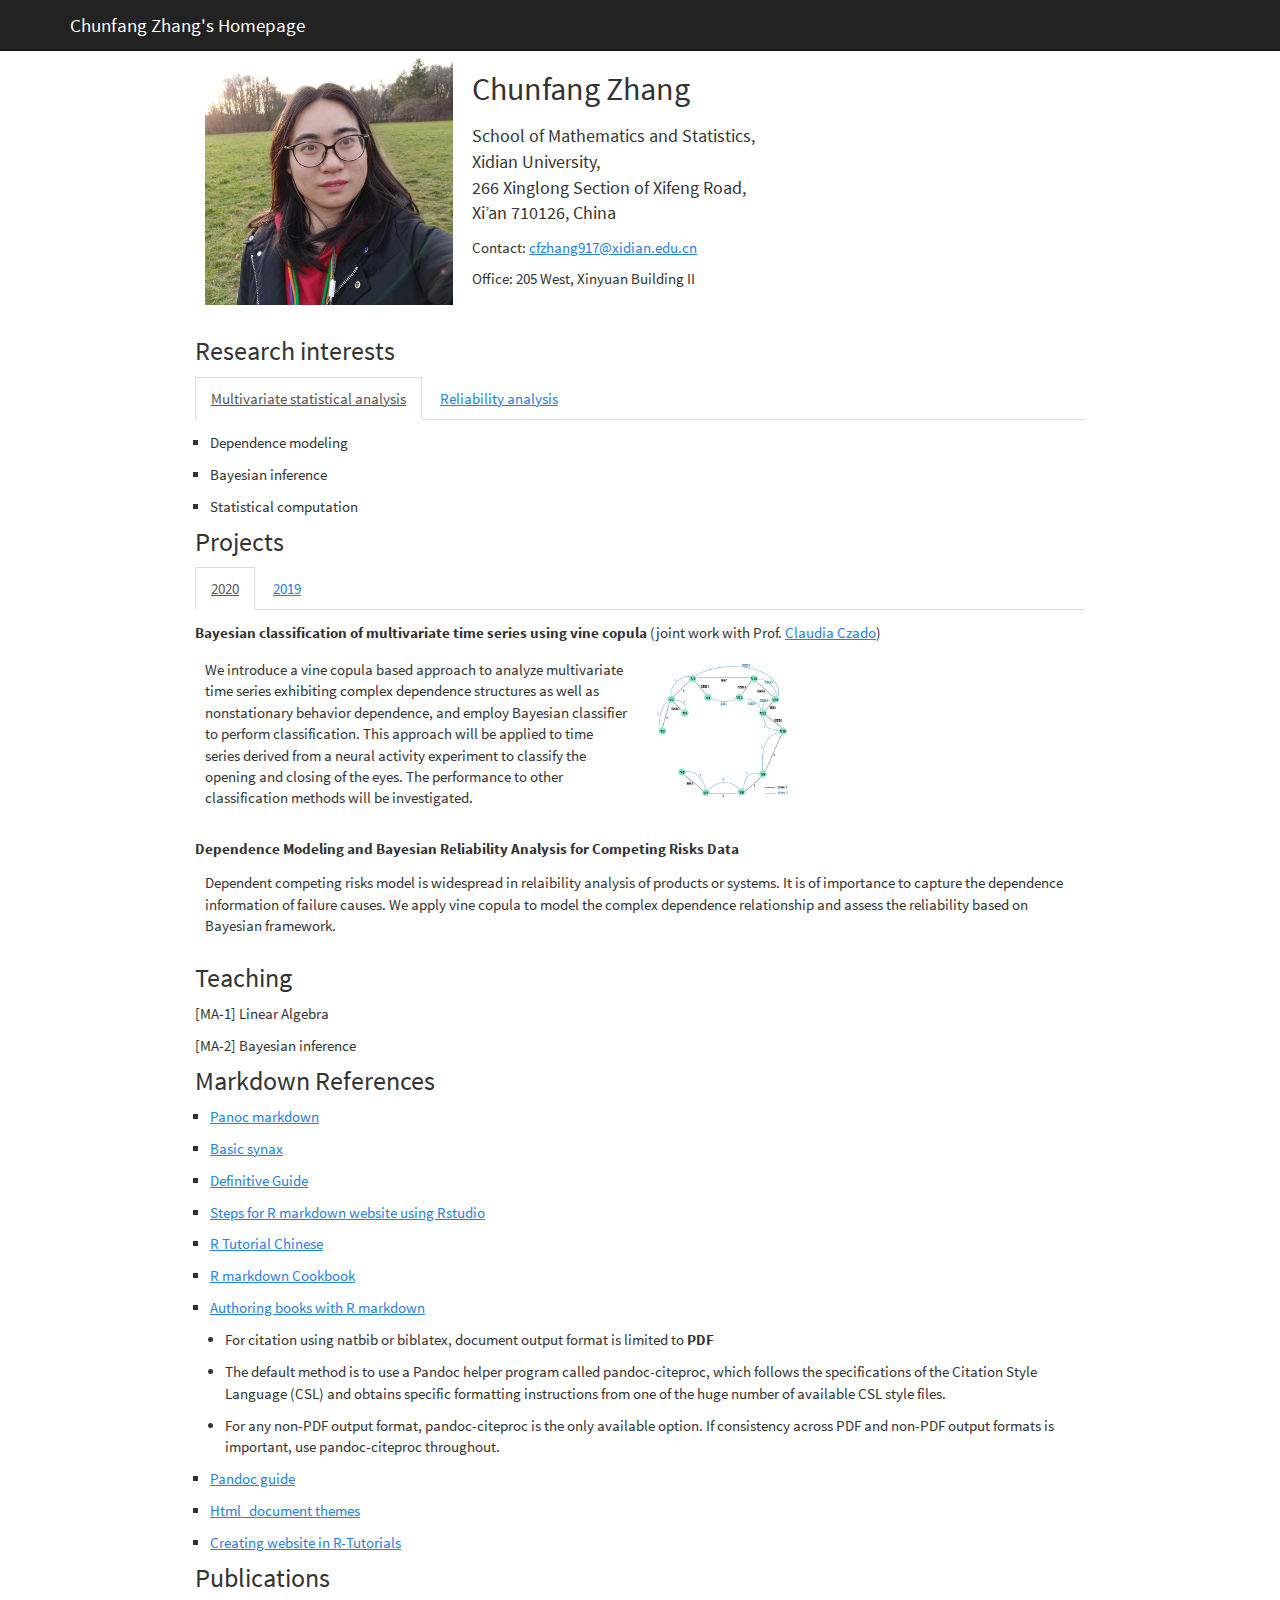
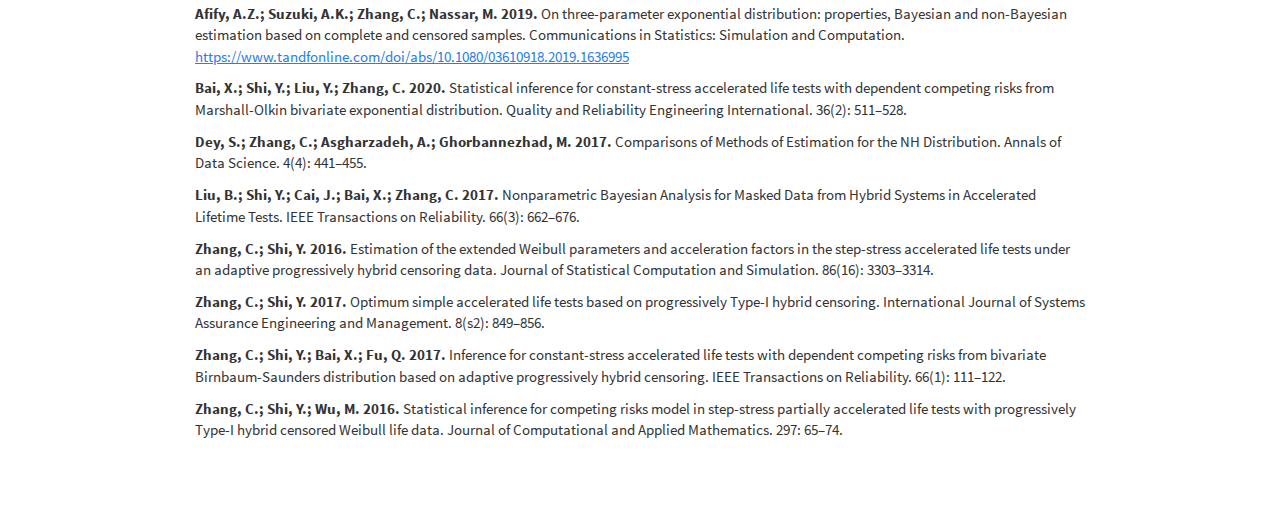
==== commit 44ca1af9: "update" ====
--- a/index.html
+++ b/index.html
@@ -11,7 +11,7 @@
 
 
 
-<title>index.utf8</title>
+<title>C.F. Zhang</title>
 
 <script src="site_libs/jquery-1.11.3/jquery.min.js"></script>
 <meta name="viewport" content="width=device-width, initial-scale=1" />
@@ -410,6 +410,7 @@
 </ul></li>
 <li><p><a href="https://pandoc.org/MANUAL.html#metadata-blocks," title="Metadata-blocks">Pandoc guide</a></p></li>
 <li><p><a href="https://bootswatch.com/3/">Html_document themes</a></p></li>
+<li><p><a href="https://www.emilyzabor.com/tutorials/rmarkdown_websites_tutorial.html">Creating website in R-Tutorials</a></p></li>
 </ul>
 </div>
 <div id="publications" class="section level2 unnumbered">
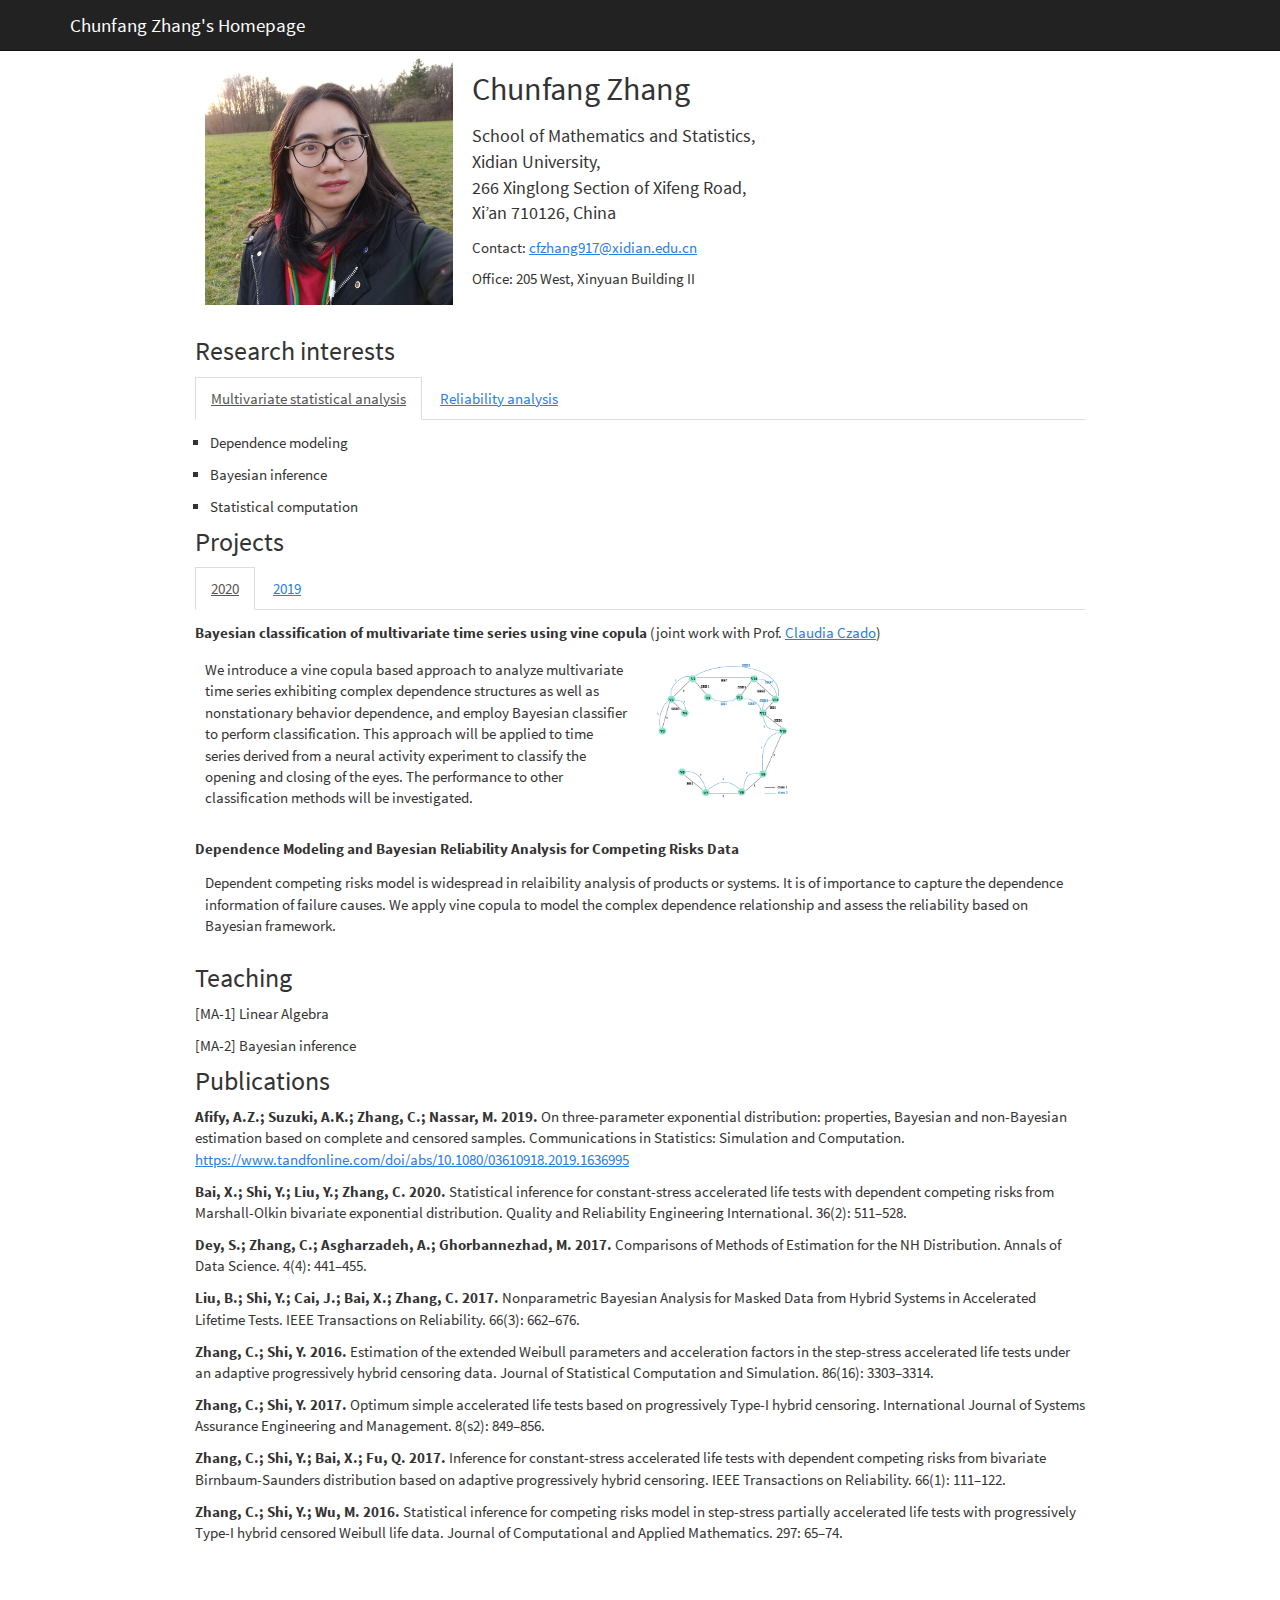
==== commit 017f0c1d: "Del markdown reference" ====
--- a/index.html
+++ b/index.html
@@ -11,7 +11,7 @@
 
 
 
-<title>C.F. Zhang</title>
+<title>C. Zhang</title>
 
 <script src="site_libs/jquery-1.11.3/jquery.min.js"></script>
 <meta name="viewport" content="width=device-width, initial-scale=1" />
@@ -393,26 +393,6 @@
 <p>[MA-1] Linear Algebra</p>
 <p>[MA-2] Bayesian inference</p>
 </div>
-<div id="markdown-references" class="section level2">
-<h2>Markdown References</h2>
-<ul>
-<li><p><a href="https://pandoc.org/MANUAL.html#pandocs-markdown">Panoc markdown</a></p></li>
-<li><p><a href="https://www.markdownguide.org/basic-syntax/" title="The suggested material">Basic synax</a></p></li>
-<li><p><a href="https://bookdown.org/yihui/rmarkdown/rmarkdown-site.html">Definitive Guide</a></p></li>
-<li><p><a href="https://livefreeordichotomize.com/2017/08/08/how-to-make-an-rmarkdown-website/">Steps for R markdown website using Rstudio</a></p></li>
-<li><p><a href="https://www.math.pku.edu.cn/teachers/lidf/docs/Rbook/html/_Rbook/markdown.html">R Tutorial Chinese</a></p></li>
-<li><p><a href="https://bookdown.org/yihui/rmarkdown-cookbook/bibliography.html">R markdown Cookbook</a></p></li>
-<li><p><a href="https://bookdown.org/yihui/bookdown/citations.html">Authoring books with R markdown</a></p>
-<ul>
-<li><p>For citation using natbib or biblatex, document output format is limited to <strong>PDF</strong></p></li>
-<li><p>The default method is to use a Pandoc helper program called pandoc-citeproc, which follows the specifications of the Citation Style Language (CSL) and obtains specific formatting instructions from one of the huge number of available CSL style files.</p></li>
-<li><p>For any non-PDF output format, pandoc-citeproc is the only available option. If consistency across PDF and non-PDF output formats is important, use pandoc-citeproc throughout.</p></li>
-</ul></li>
-<li><p><a href="https://pandoc.org/MANUAL.html#metadata-blocks," title="Metadata-blocks">Pandoc guide</a></p></li>
-<li><p><a href="https://bootswatch.com/3/">Html_document themes</a></p></li>
-<li><p><a href="https://www.emilyzabor.com/tutorials/rmarkdown_websites_tutorial.html">Creating website in R-Tutorials</a></p></li>
-</ul>
-</div>
 <div id="publications" class="section level2 unnumbered">
 <h2>Publications</h2>
 <div id="refs" class="references">
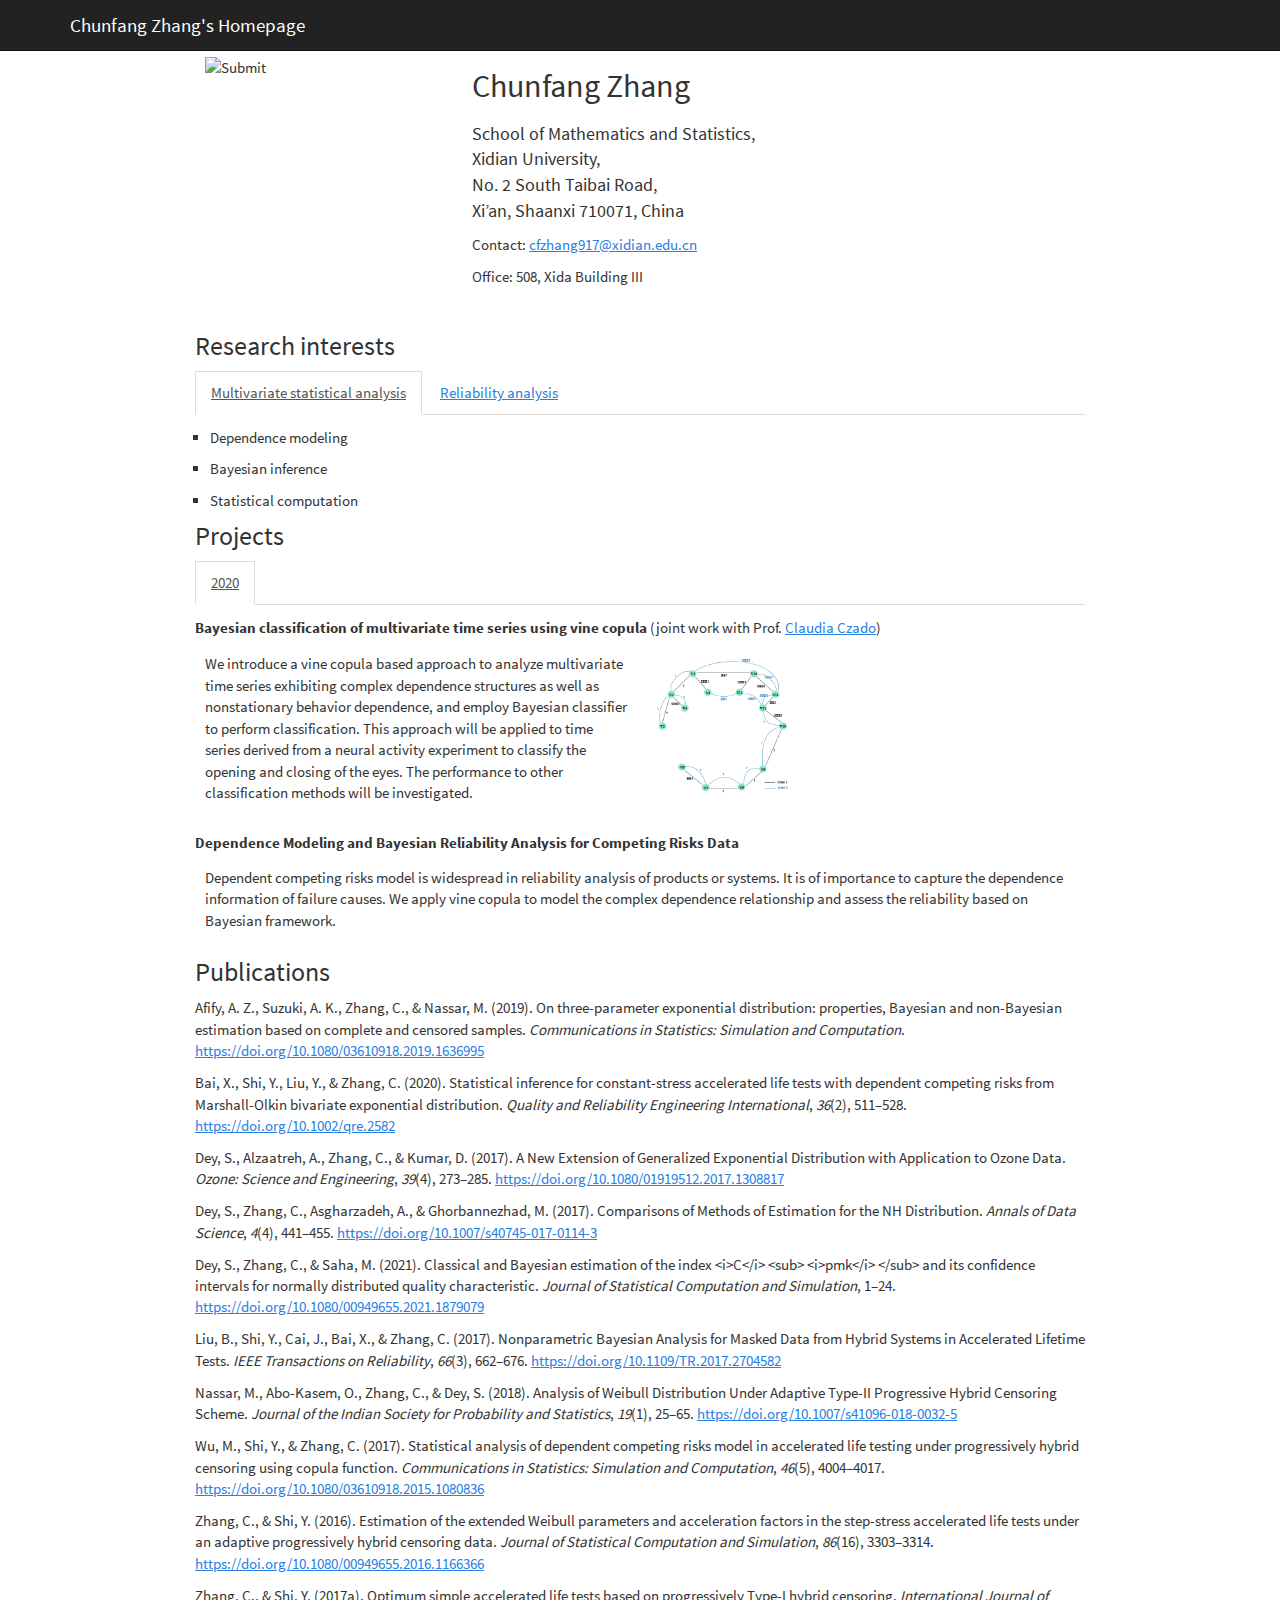
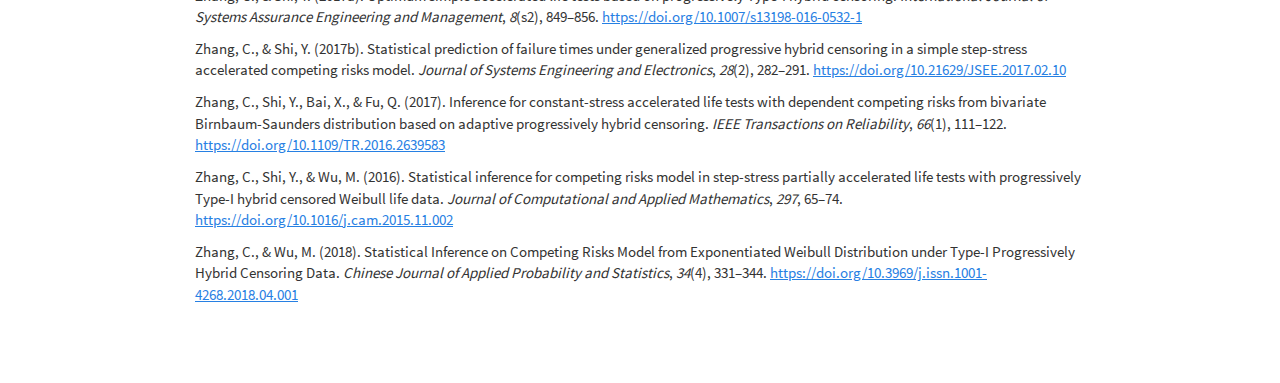
==== commit d28c29ca: "Ref update 0403 - 3F" ====
--- a/index.html
+++ b/index.html
@@ -293,27 +293,27 @@
 <tbody>
 <tr>
 <td>
-<table width="100%" align="left" border="0" cellspacing="0" cellpadding="12" style="table-layout:fixed;">
+<table width="100%" align="left" border="0" cellspacing="0" cellpadding="1" style="table-layout:fixed;">
 <colgroup>
 <col span="1" style="width: 30%;">
 <col span="1" style="width: 70%;">
 </colgroup>
 <tr>
 <td>
-<input type="image" src="images/fanncy.jpg" alt="Submit" width="248" height="248">
+<input type="image" src="images/Florence1.jpg" alt="Submit" width="210" height="248">
 </td>
 <td>
 <p align="left">
 <font size=6> Chunfang Zhang</font>
 </p>
 <p align="left">
-<font size=4> School of Mathematics and Statistics, <br> Xidian University, <br> 266 Xinglong Section of Xifeng Road, <br> Xi’an 710126, China </font> </a>
+<font size=4> School of Mathematics and Statistics, <br> Xidian University, <br> No. 2 South Taibai Road, <br> Xi’an, Shaanxi 710071, China </font> </a>
 </p>
 <p align="left">
 Contact: <a href="mailto:cfzhang917@xidian.edu.cn" class="email">cfzhang917@xidian.edu.cn</a>
 </p>
 <p align="left">
-Office: 205 West, Xinyuan Building II
+Office: 508, Xida Building III
 </p>
 </td>
 </tr>
@@ -335,7 +335,7 @@
 <h3>Reliability analysis</h3>
 <ul>
 <li><p>Competing risks model</p></li>
-<li><p>Reliablility estimation</p></li>
+<li><p>Reliability estimation</p></li>
 <li><p>Accelerated life testing</p></li>
 <li><p>Testing design</p></li>
 </ul>
@@ -365,60 +365,56 @@
 </colgroup>
 <tbody>
 <tr class="odd">
-<td align="left">Dependent competing risks model is widespread in relaibility analysis of products or systems. It is of importance to capture the dependence information of failure causes. We apply vine copula to model the complex dependence relationship and assess the reliability based on Bayesian framework.</td>
+<td align="left">Dependent competing risks model is widespread in reliability analysis of products or systems. It is of importance to capture the dependence information of failure causes. We apply vine copula to model the complex dependence relationship and assess the reliability based on Bayesian framework.</td>
 </tr>
 </tbody>
 </table>
 </div>
-<div id="section-1" class="section level3">
-<h3>2019</h3>
-<p><strong>Bayesian analysis for dependent competing risks model</strong></p>
-<table>
-<colgroup>
-<col width="100%" />
-</colgroup>
-<tbody>
-<tr class="odd">
-<td align="left">Description</td>
-</tr>
-<tr class="even">
-<td align="left"><img src="images/garching.jpg" /></td>
-</tr>
-</tbody>
-</table>
-</div>
-</div>
-<div id="teaching" class="section level2">
-<h2>Teaching</h2>
-<p>[MA-1] Linear Algebra</p>
-<p>[MA-2] Bayesian inference</p>
 </div>
 <div id="publications" class="section level2 unnumbered">
 <h2>Publications</h2>
 <div id="refs" class="references">
 <div id="ref-Afify2019">
-<p><strong>Afify, A.Z.; Suzuki, A.K.; Zhang, C.; Nassar, M. 2019.</strong> On three-parameter exponential distribution: properties, Bayesian and non-Bayesian estimation based on complete and censored samples. Communications in Statistics: Simulation and Computation. <a href="https://www.tandfonline.com/doi/abs/10.1080/03610918.2019.1636995">https://www.tandfonline.com/doi/abs/10.1080/03610918.2019.1636995</a> </p>
+<p>Afify, A. Z., Suzuki, A. K., Zhang, C., &amp; Nassar, M. (2019). On three-parameter exponential distribution: properties, Bayesian and non-Bayesian estimation based on complete and censored samples. <em>Communications in Statistics: Simulation and Computation</em>. <a href="https://doi.org/10.1080/03610918.2019.1636995">https://doi.org/10.1080/03610918.2019.1636995</a></p>
 </div>
 <div id="ref-Bai2020">
-<p><strong>Bai, X.; Shi, Y.; Liu, Y.; Zhang, C. 2020.</strong> Statistical inference for constant-stress accelerated life tests with dependent competing risks from Marshall-Olkin bivariate exponential distribution. Quality and Reliability Engineering International. 36(2): 511–528.</p>
+<p>Bai, X., Shi, Y., Liu, Y., &amp; Zhang, C. (2020). Statistical inference for constant-stress accelerated life tests with dependent competing risks from Marshall-Olkin bivariate exponential distribution. <em>Quality and Reliability Engineering International</em>, <em>36</em>(2), 511–528. <a href="https://doi.org/10.1002/qre.2582">https://doi.org/10.1002/qre.2582</a></p>
+</div>
+<div id="ref-Dey2017a">
+<p>Dey, S., Alzaatreh, A., Zhang, C., &amp; Kumar, D. (2017). A New Extension of Generalized Exponential Distribution with Application to Ozone Data. <em>Ozone: Science and Engineering</em>, <em>39</em>(4), 273–285. <a href="https://doi.org/10.1080/01919512.2017.1308817">https://doi.org/10.1080/01919512.2017.1308817</a></p>
 </div>
 <div id="ref-Dey2017">
-<p><strong>Dey, S.; Zhang, C.; Asgharzadeh, A.; Ghorbannezhad, M. 2017.</strong> Comparisons of Methods of Estimation for the NH Distribution. Annals of Data Science. 4(4): 441–455.</p>
+<p>Dey, S., Zhang, C., Asgharzadeh, A., &amp; Ghorbannezhad, M. (2017). Comparisons of Methods of Estimation for the NH Distribution. <em>Annals of Data Science</em>, <em>4</em>(4), 441–455. <a href="https://doi.org/10.1007/s40745-017-0114-3">https://doi.org/10.1007/s40745-017-0114-3</a></p>
+</div>
+<div id="ref-Dey2021">
+<p>Dey, S., Zhang, C., &amp; Saha, M. (2021). Classical and Bayesian estimation of the index &lt;i&gt;C&lt;/i&gt; &lt;sub&gt; &lt;i&gt;pmk&lt;/i&gt; &lt;/sub&gt; and its confidence intervals for normally distributed quality characteristic. <em>Journal of Statistical Computation and Simulation</em>, 1–24. <a href="https://doi.org/10.1080/00949655.2021.1879079">https://doi.org/10.1080/00949655.2021.1879079</a></p>
 </div>
 <div id="ref-Liu2017">
-<p><strong>Liu, B.; Shi, Y.; Cai, J.; Bai, X.; Zhang, C. 2017.</strong> Nonparametric Bayesian Analysis for Masked Data from Hybrid Systems in Accelerated Lifetime Tests. IEEE Transactions on Reliability. 66(3): 662–676.</p>
+<p>Liu, B., Shi, Y., Cai, J., Bai, X., &amp; Zhang, C. (2017). Nonparametric Bayesian Analysis for Masked Data from Hybrid Systems in Accelerated Lifetime Tests. <em>IEEE Transactions on Reliability</em>, <em>66</em>(3), 662–676. <a href="https://doi.org/10.1109/TR.2017.2704582">https://doi.org/10.1109/TR.2017.2704582</a></p>
+</div>
+<div id="ref-Nassar2018">
+<p>Nassar, M., Abo-Kasem, O., Zhang, C., &amp; Dey, S. (2018). Analysis of Weibull Distribution Under Adaptive Type-II Progressive Hybrid Censoring Scheme. <em>Journal of the Indian Society for Probability and Statistics</em>, <em>19</em>(1), 25–65. <a href="https://doi.org/10.1007/s41096-018-0032-5">https://doi.org/10.1007/s41096-018-0032-5</a></p>
+</div>
+<div id="ref-Wu2017">
+<p>Wu, M., Shi, Y., &amp; Zhang, C. (2017). Statistical analysis of dependent competing risks model in accelerated life testing under progressively hybrid censoring using copula function. <em>Communications in Statistics: Simulation and Computation</em>, <em>46</em>(5), 4004–4017. <a href="https://doi.org/10.1080/03610918.2015.1080836">https://doi.org/10.1080/03610918.2015.1080836</a></p>
 </div>
 <div id="ref-Zhang2016">
-<p><strong>Zhang, C.; Shi, Y. 2016.</strong> Estimation of the extended Weibull parameters and acceleration factors in the step-stress accelerated life tests under an adaptive progressively hybrid censoring data. Journal of Statistical Computation and Simulation. 86(16): 3303–3314.</p>
+<p>Zhang, C., &amp; Shi, Y. (2016). Estimation of the extended Weibull parameters and acceleration factors in the step-stress accelerated life tests under an adaptive progressively hybrid censoring data. <em>Journal of Statistical Computation and Simulation</em>, <em>86</em>(16), 3303–3314. <a href="https://doi.org/10.1080/00949655.2016.1166366">https://doi.org/10.1080/00949655.2016.1166366</a></p>
 </div>
 <div id="ref-Zhang2017a">
-<p><strong>Zhang, C.; Shi, Y. 2017.</strong> Optimum simple accelerated life tests based on progressively Type-I hybrid censoring. International Journal of Systems Assurance Engineering and Management. 8(s2): 849–856.</p>
+<p>Zhang, C., &amp; Shi, Y. (2017a). Optimum simple accelerated life tests based on progressively Type-I hybrid censoring. <em>International Journal of Systems Assurance Engineering and Management</em>, <em>8</em>(s2), 849–856. <a href="https://doi.org/10.1007/s13198-016-0532-1">https://doi.org/10.1007/s13198-016-0532-1</a></p>
+</div>
+<div id="ref-Zhang2017b">
+<p>Zhang, C., &amp; Shi, Y. (2017b). Statistical prediction of failure times under generalized progressive hybrid censoring in a simple step-stress accelerated competing risks model. <em>Journal of Systems Engineering and Electronics</em>, <em>28</em>(2), 282–291. <a href="https://doi.org/10.21629/JSEE.2017.02.10">https://doi.org/10.21629/JSEE.2017.02.10</a></p>
 </div>
 <div id="ref-Zhang2017">
-<p><strong>Zhang, C.; Shi, Y.; Bai, X.; Fu, Q. 2017.</strong> Inference for constant-stress accelerated life tests with dependent competing risks from bivariate Birnbaum-Saunders distribution based on adaptive progressively hybrid censoring. IEEE Transactions on Reliability. 66(1): 111–122.</p>
+<p>Zhang, C., Shi, Y., Bai, X., &amp; Fu, Q. (2017). Inference for constant-stress accelerated life tests with dependent competing risks from bivariate Birnbaum-Saunders distribution based on adaptive progressively hybrid censoring. <em>IEEE Transactions on Reliability</em>, <em>66</em>(1), 111–122. <a href="https://doi.org/10.1109/TR.2016.2639583">https://doi.org/10.1109/TR.2016.2639583</a></p>
 </div>
 <div id="ref-Zhang2016a">
-<p><strong>Zhang, C.; Shi, Y.; Wu, M. 2016.</strong> Statistical inference for competing risks model in step-stress partially accelerated life tests with progressively Type-I hybrid censored Weibull life data. Journal of Computational and Applied Mathematics. 297: 65–74.</p>
+<p>Zhang, C., Shi, Y., &amp; Wu, M. (2016). Statistical inference for competing risks model in step-stress partially accelerated life tests with progressively Type-I hybrid censored Weibull life data. <em>Journal of Computational and Applied Mathematics</em>, <em>297</em>, 65–74. <a href="https://doi.org/10.1016/j.cam.2015.11.002">https://doi.org/10.1016/j.cam.2015.11.002</a></p>
+</div>
+<div id="ref-Zhang2018">
+<p>Zhang, C., &amp; Wu, M. (2018). Statistical Inference on Competing Risks Model from Exponentiated Weibull Distribution under Type-I Progressively Hybrid Censoring Data. <em>Chinese Journal of Applied Probability and Statistics</em>, <em>34</em>(4), 331–344. <a href="https://doi.org/10.3969/j.issn.1001-4268.2018.04.001">https://doi.org/10.3969/j.issn.1001-4268.2018.04.001</a></p>
 </div>
 </div>
 </div>
